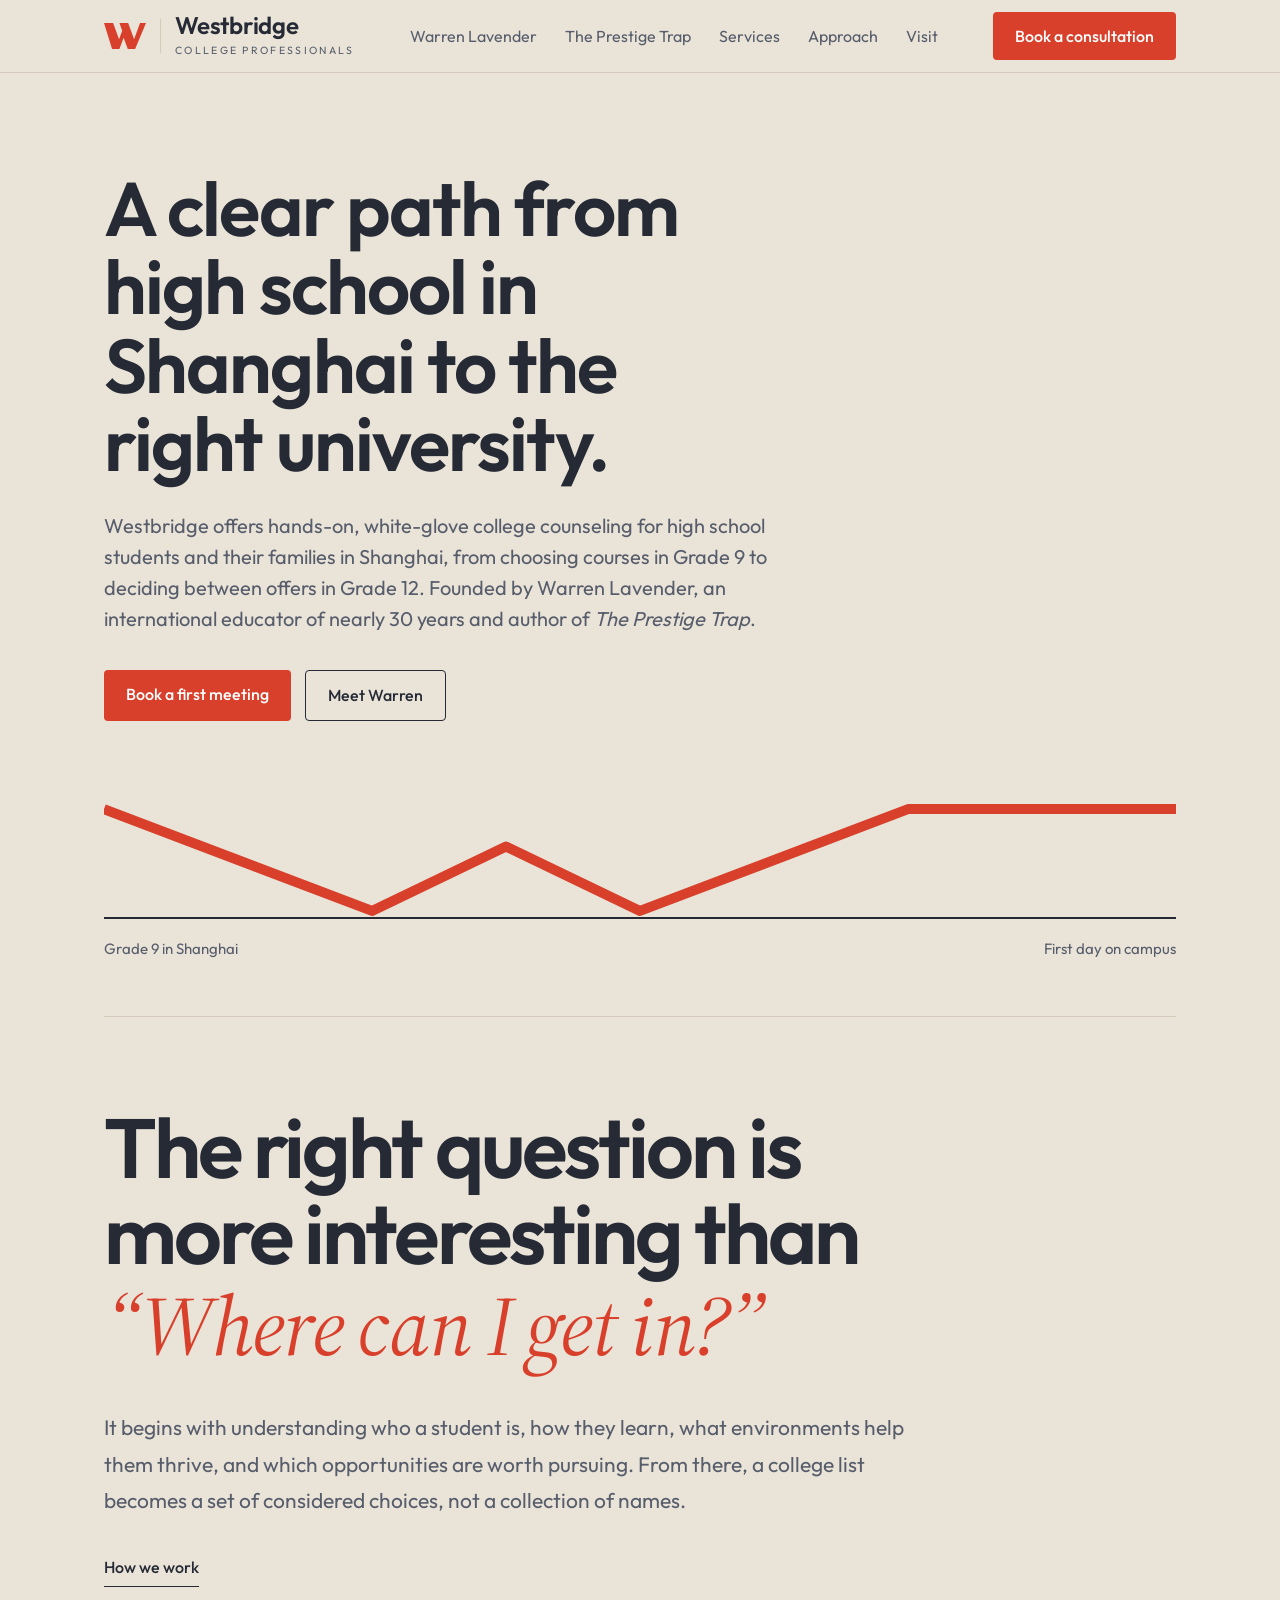
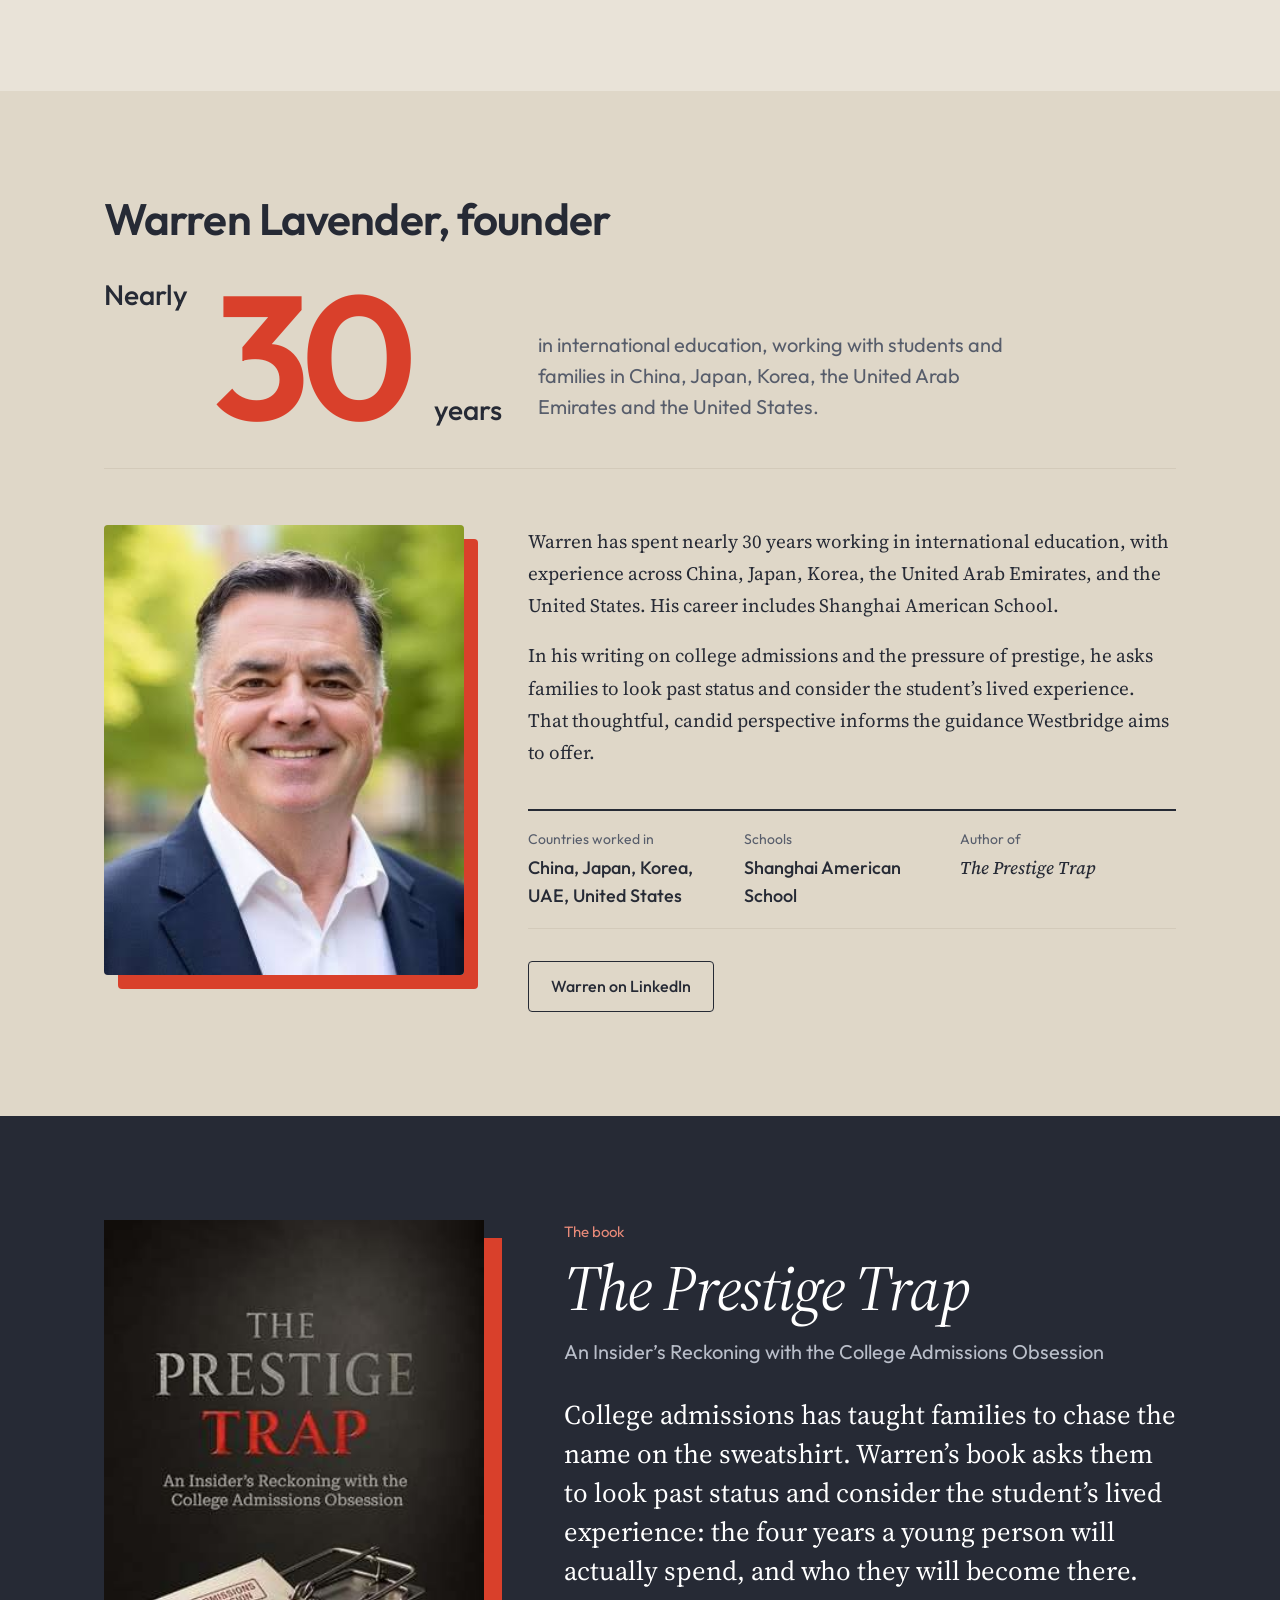
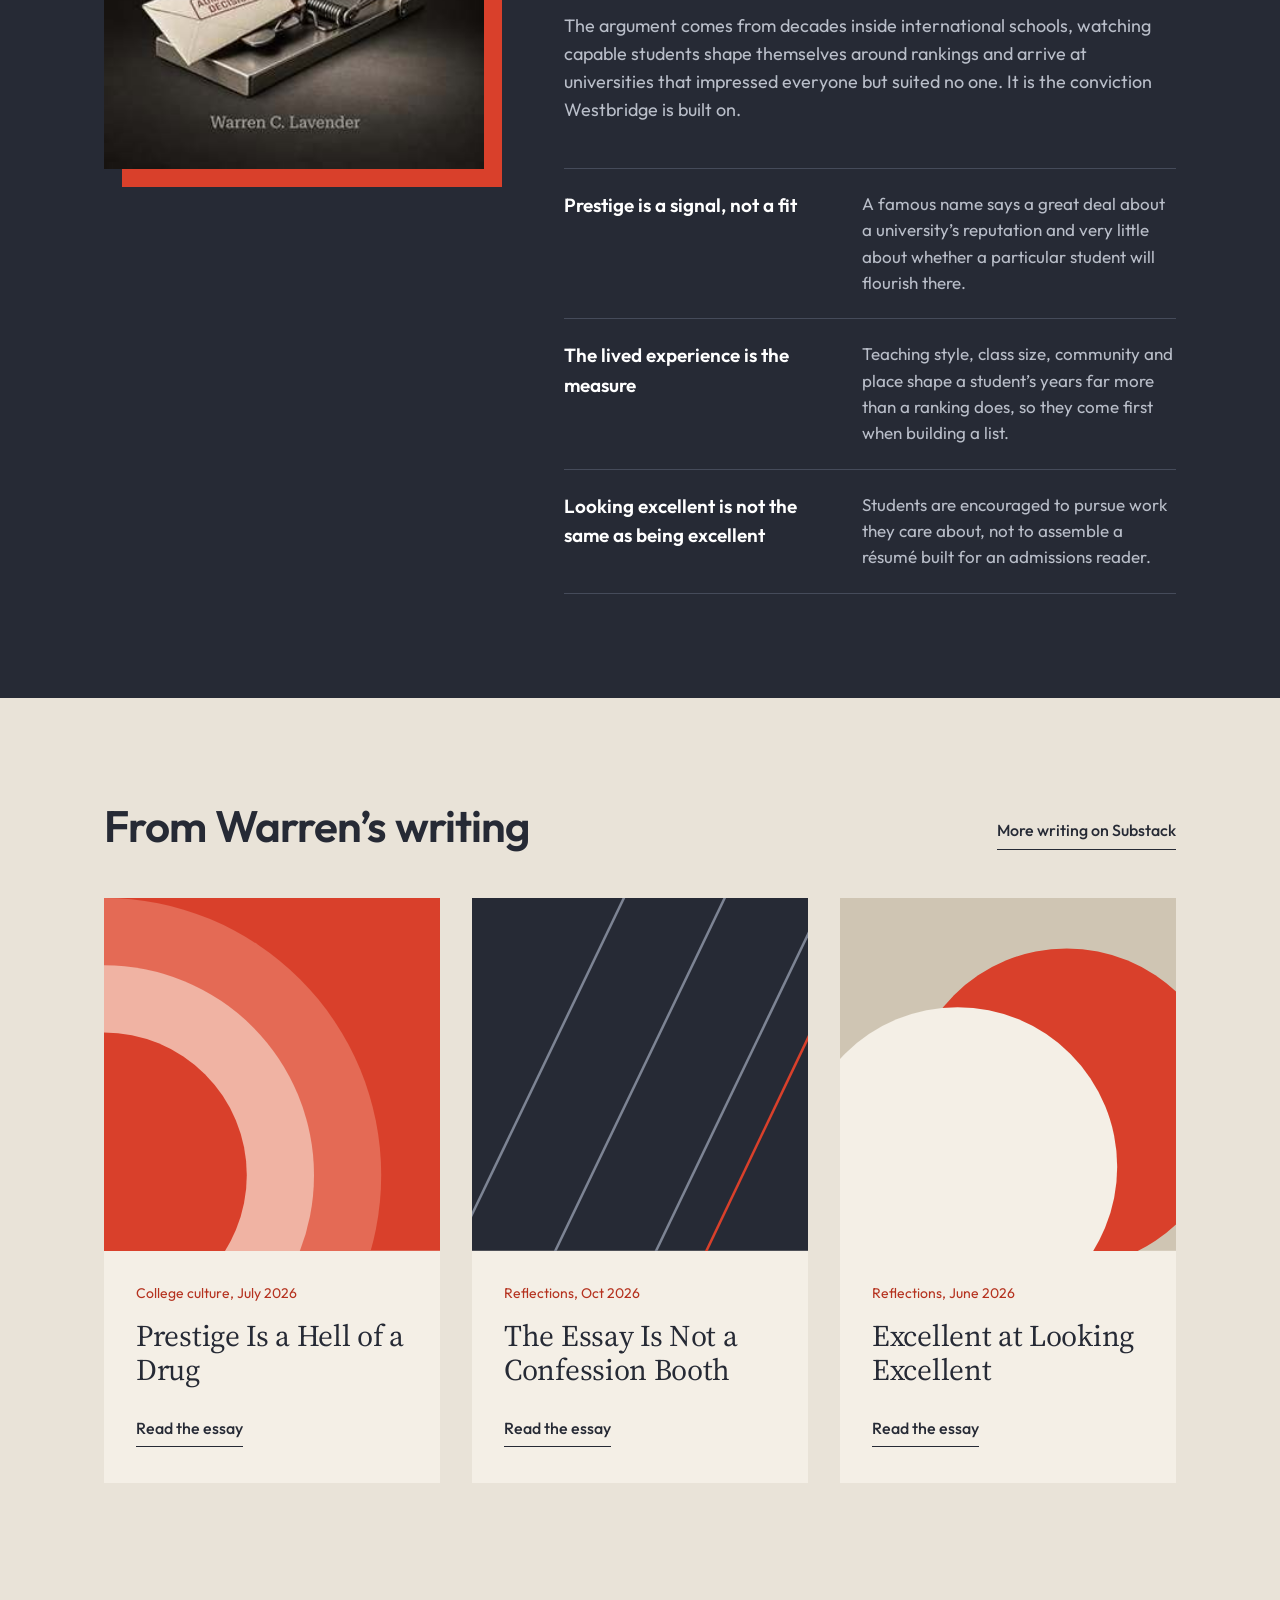
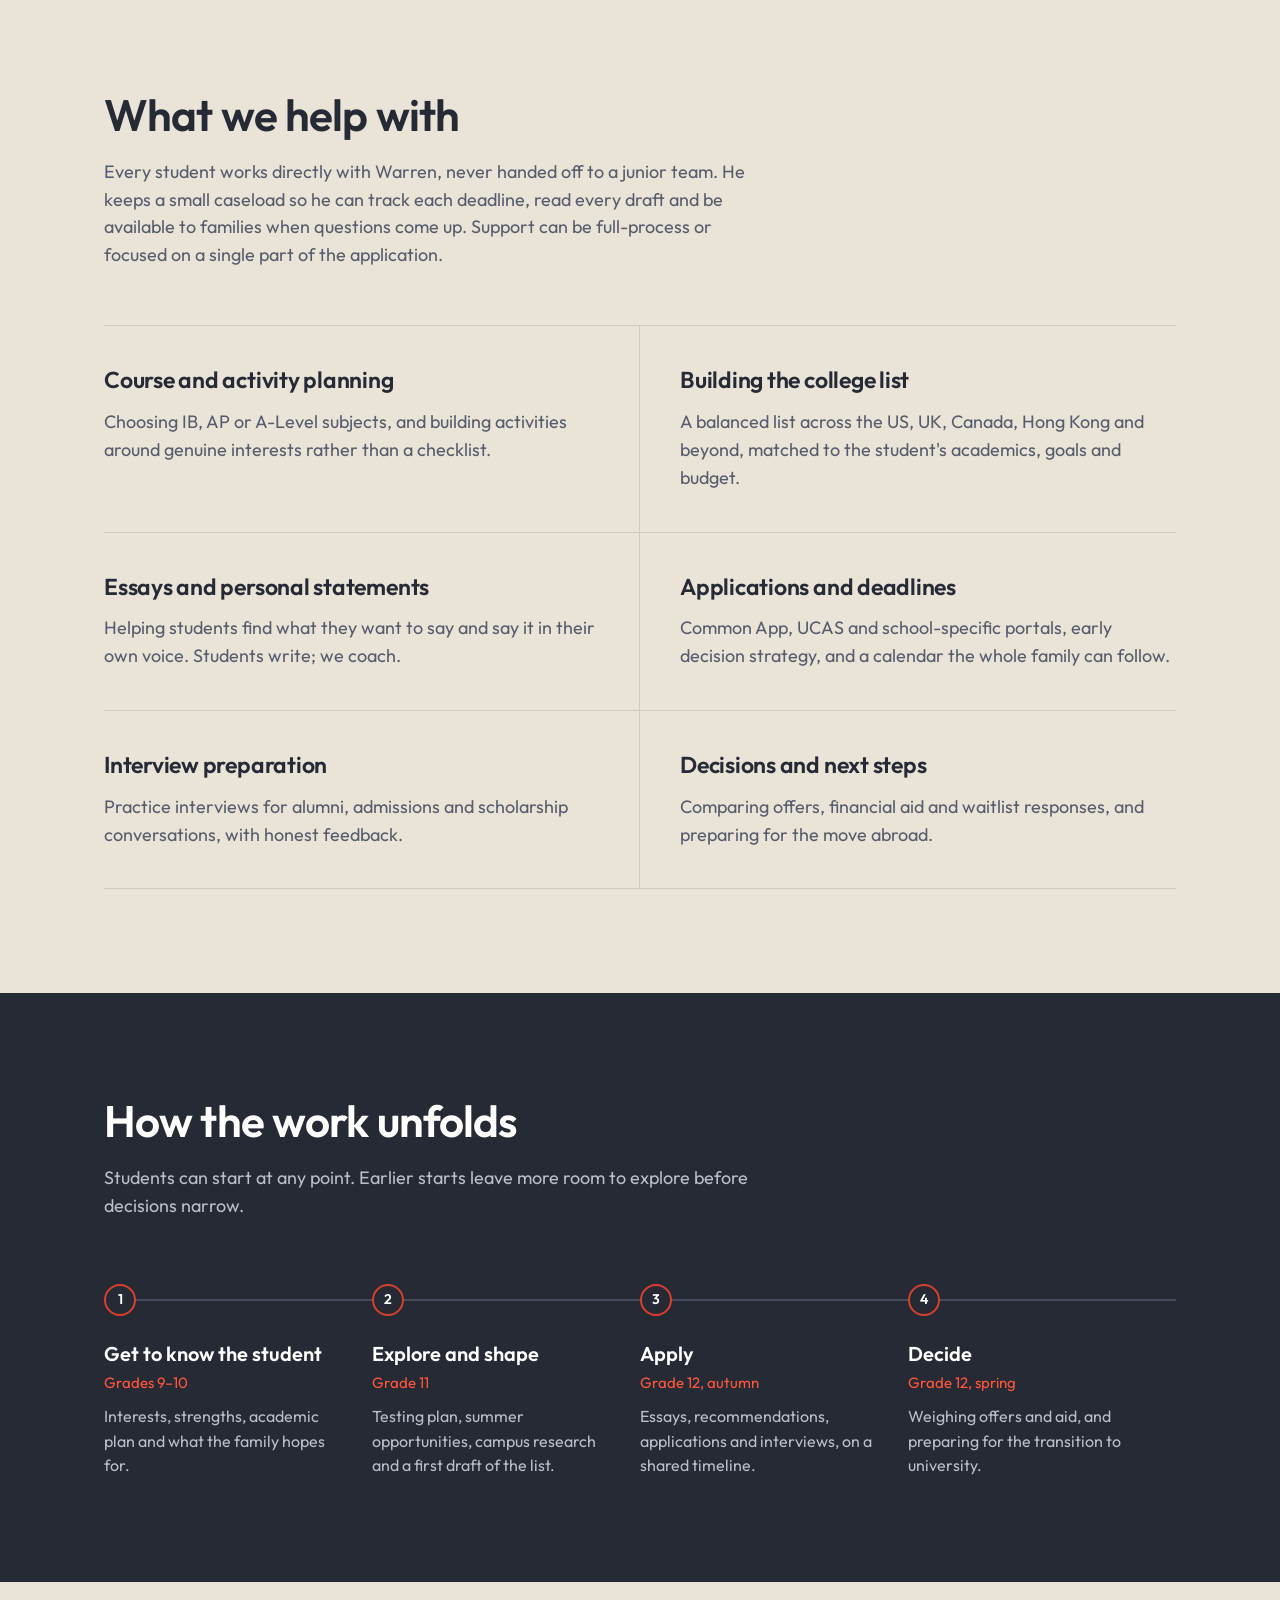
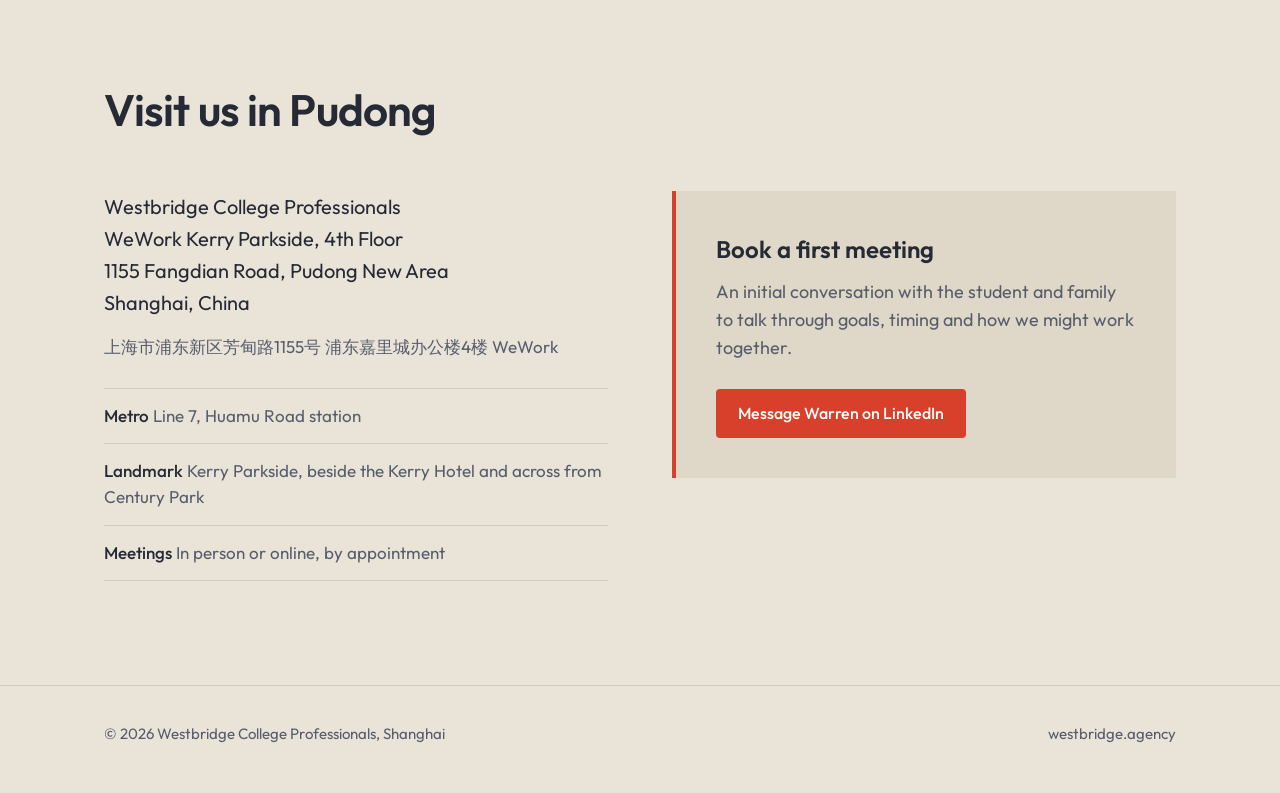
==== index.html @ c44f3c43 "Update index.html" ====
<!doctype html>
<html lang="en">
<head>
<meta charset="utf-8">
<meta name="viewport" content="width=device-width, initial-scale=1">
<title>Westbridge College Professionals</title>
<meta name="description" content="Independent college counseling for high school students in Shanghai. Office at WeWork Kerry Parkside, Pudong.">
<link rel="preconnect" href="https://fonts.googleapis.com">
<link rel="preconnect" href="https://fonts.gstatic.com" crossorigin>
<link href="https://fonts.googleapis.com/css2?family=Outfit:wght@400;500;600;700&family=Source+Serif+4:opsz,wght@8..60,400;8..60,600&display=swap" rel="stylesheet">
<style>
:root{
  --red:#D9402B;        /* logo W */
  --red-deep:#B5321F;
  --ink:#262A35;        /* logo wordmark */
  --slate:#575D6B;
  --line:#D3CABA;
  --mist:#DFD7C8;
  --paper:#E9E3D8;
  --card:#F4EFE6;
  --placeholder:#FFF1C2;
  --maxw:1120px;
}
*{box-sizing:border-box;margin:0;padding:0}
html{scroll-behavior:smooth}
@media (prefers-reduced-motion:reduce){html{scroll-behavior:auto}*{animation:none!important;transition:none!important}}
body{background:var(--paper);color:var(--ink);font-family:"Outfit",system-ui,sans-serif;font-size:18px;line-height:1.55;-webkit-font-smoothing:antialiased}
a{color:inherit}
:focus-visible{outline:3px solid var(--red);outline-offset:3px}
.wrap{max-width:var(--maxw);margin:0 auto;padding:0 24px}
.serif{font-family:"Source Serif 4",Georgia,serif}

/* placeholder marker: remove before launch */
.fill{background:var(--placeholder);border-bottom:2px dashed #C9A227;padding:0 .2em;border-radius:2px}

/* header */
header{position:sticky;top:0;z-index:10;background:rgba(233,227,216,.94);backdrop-filter:blur(8px);border-bottom:1px solid var(--line)}
.bar{display:flex;align-items:center;justify-content:space-between;height:72px}
.brand{display:flex;align-items:center;gap:14px;text-decoration:none}
.brand svg{width:42px;height:auto;flex:none}
.brand .rule{width:1px;height:34px;background:var(--line)}
.brand b{display:block;font-size:24px;font-weight:600;letter-spacing:-.01em;line-height:1}
.brand small{display:block;font-size:10.5px;letter-spacing:.22em;color:var(--slate);margin-top:5px}
nav ul{display:flex;gap:28px;list-style:none}
nav a{text-decoration:none;font-size:16px;color:var(--slate)}
nav a:hover{color:var(--ink)}
.btn{display:inline-block;background:var(--red);color:#fff;text-decoration:none;font-weight:500;font-size:16px;padding:12px 22px;border-radius:4px}
.btn:hover{background:var(--red-deep)}
.btn.ghost{background:transparent;color:var(--ink);border:1.5px solid var(--ink)}
.btn.ghost:hover{background:var(--ink);color:#fff}
@media (max-width:860px){nav ul{display:none}}
@media (max-width:480px){.bar .btn{padding:9px 14px;font-size:14px;white-space:nowrap}.brand{gap:10px}.brand svg{width:34px}.brand b{font-size:20px}.brand small{font-size:8.5px;letter-spacing:.16em}}

/* hero */
.hero{position:relative;overflow:hidden;padding:96px 0 0}
.hero h1{font-size:clamp(40px,6.4vw,76px);line-height:1.03;font-weight:600;letter-spacing:-.025em;max-width:13ch}
.hero p.lede{margin-top:28px;max-width:34em;font-size:20px;color:var(--slate)}
.hero .ctas{margin-top:36px;display:flex;gap:14px;flex-wrap:wrap}
/* the bridge: the logo's W stretched into a span across the page */
.span{display:block;width:100%;height:auto;margin-top:72px}
.span-labels{display:flex;justify-content:space-between;font-size:15px;color:var(--slate);margin-top:10px;padding-bottom:56px;border-bottom:1px solid var(--line)}
.span-labels span:last-child{text-align:right}
.draw{stroke-dasharray:2600;stroke-dashoffset:2600;animation:draw 2.2s .3s cubic-bezier(.6,0,.2,1) forwards}
@keyframes draw{to{stroke-dashoffset:0}}

section{padding:104px 0}
h2{font-size:clamp(30px,3.8vw,44px);line-height:1.1;font-weight:600;letter-spacing:-.02em;max-width:20ch}
.intro{margin-top:18px;max-width:36em;color:var(--slate)}

/* counselor */
#warren{background:var(--mist)}
.counselor{display:grid;grid-template-columns:minmax(240px,360px) 1fr;gap:64px;align-items:start;margin-top:56px}
.portrait{display:block;width:100%;height:auto;aspect-ratio:4/5;object-fit:cover;object-position:50% 30%;border-radius:4px;background:#CFC5B3;box-shadow:14px 14px 0 var(--red)}
.bio p{font-family:"Source Serif 4",Georgia,serif;font-size:19px;line-height:1.7;max-width:36em}
.bio p+p{margin-top:18px}
.creds{margin-top:40px;display:grid;grid-template-columns:repeat(auto-fit,minmax(200px,1fr));gap:0;border-top:2px solid var(--ink)}
.creds div{padding:18px 20px 18px 0;border-bottom:1px solid var(--line)}
.creds dt{font-size:14px;color:var(--slate)}
.creds dd{font-size:18px;font-weight:500;margin-top:4px}
.creds cite{font-style:italic;font-family:"Source Serif 4",Georgia,serif}
.btn.li{margin-top:32px}

/* perspective */
#perspective{padding-top:88px}
h2.big{font-size:clamp(40px,6.6vw,84px);line-height:1.02;letter-spacing:-.035em;max-width:16ch}
h2.big em{display:block;font-family:"Source Serif 4",Georgia,serif;font-weight:400;font-style:italic;color:var(--red);letter-spacing:-.02em;margin-top:.08em}
.persp{margin-top:40px;max-width:40em;font-size:21px;line-height:1.75;color:var(--slate)}
#perspective .textlink{margin-top:36px}

/* tenure */
.tenure{margin-top:40px;display:flex;align-items:flex-end;gap:36px;flex-wrap:wrap;padding-bottom:40px;border-bottom:1px solid var(--line)}
.years{font-size:clamp(96px,14vw,176px);font-weight:600;line-height:.82;letter-spacing:-.05em;color:var(--red)}
.years span{font-size:.16em;letter-spacing:0;font-weight:500;color:var(--ink);vertical-align:top}
.years span:last-child{vertical-align:baseline}
.tenure-text{max-width:24em;font-size:20px;color:var(--slate);padding-bottom:6px}

/* book */
#book{background:var(--ink);color:#fff}
.book{display:grid;grid-template-columns:minmax(240px,380px) 1fr;gap:80px;align-items:start}
.cover{display:block;width:100%;height:auto;box-shadow:18px 18px 0 var(--red);position:sticky;top:110px}
.subtitle{margin-top:12px;font-size:20px;color:#B9BEC9;max-width:28em}
.c-title{font-family:"Source Serif 4",Georgia,serif;font-size:clamp(38px,4vw,52px);line-height:1;letter-spacing:-.02em}
.c-rule{display:block;width:56px;height:5px;background:var(--red);margin:28px 0}
.c-author{margin-top:auto;font-size:16px;letter-spacing:.14em}
.kicker{font-size:15px;color:#E88A79}
.book-text h2{margin-top:10px;font-family:"Source Serif 4",Georgia,serif;font-weight:400;font-size:clamp(40px,5vw,64px);letter-spacing:-.02em}
.thesis{margin-top:28px;font-family:"Source Serif 4",Georgia,serif;font-size:clamp(22px,2.2vw,27px);line-height:1.45;max-width:30em}
.book-body{margin-top:22px;color:#B9BEC9;max-width:36em}
.ideas{margin-top:44px;border-top:1px solid #454B5A}
.ideas div{padding:22px 0;border-bottom:1px solid #454B5A;display:grid;grid-template-columns:minmax(180px,15em) 1fr;gap:28px}
.ideas dt{font-weight:600;font-size:19px}
.ideas dd{color:#B9BEC9;font-size:17px}
.book-meta{margin-top:36px;display:flex;align-items:center;gap:24px;flex-wrap:wrap;color:#B9BEC9;font-size:16px}
#book .textlink{border-color:#fff}
#book .textlink:hover{color:#E88A79;border-color:#E88A79}
@media (max-width:900px){.book{grid-template-columns:1fr;gap:56px}.cover{position:static;max-width:280px}.ideas div{grid-template-columns:1fr;gap:6px}}

/* writing */
.writing-head{display:flex;justify-content:space-between;align-items:flex-end;gap:24px;flex-wrap:wrap}
.textlink{display:inline-block;font-size:16px;font-weight:500;text-decoration:none;border-bottom:1.5px solid var(--ink);padding-bottom:6px}
.textlink:hover{color:var(--red);border-color:var(--red)}
.essays{margin-top:48px;display:grid;grid-template-columns:repeat(3,1fr);gap:32px}
.essay{background:var(--card);display:flex;flex-direction:column}
.essay svg{display:block;width:100%;height:auto;aspect-ratio:400/420}
.essay-body{padding:32px 32px 36px;display:flex;flex-direction:column;flex:1}
.essay .meta{font-size:14px;color:var(--red-deep)}
.essay h3{margin-top:14px;font-family:"Source Serif 4",Georgia,serif;font-weight:400;font-size:30px;line-height:1.15;letter-spacing:-.01em;flex:1}
.essay h3 a{text-decoration:none}
.essay h3 a:hover{color:var(--red-deep)}
.essay .textlink{margin-top:28px;align-self:flex-start}
@media (max-width:900px){.essays{grid-template-columns:1fr;max-width:460px}}
@media (max-width:860px){.counselor{grid-template-columns:1fr;gap:36px}.portrait{max-width:320px}}

/* services */
.services{margin-top:56px;display:grid;grid-template-columns:repeat(2,1fr);border-top:1px solid var(--line)}
.svc{padding:36px 40px 40px 0;border-bottom:1px solid var(--line)}
.svc:nth-child(odd){border-right:1px solid var(--line)}
.svc:nth-child(even){padding-left:40px;padding-right:0}
.svc h3{font-size:23px;font-weight:600;letter-spacing:-.01em}
.svc p{margin-top:10px;color:var(--slate);max-width:30em}
@media (max-width:760px){.services{grid-template-columns:1fr}.svc,.svc:nth-child(even){padding:28px 0;border-right:0}}

/* timeline: a real sequence, so numbered */
#approach{background:var(--ink);color:#fff}
#approach .intro{color:#B9BEC9}
.steps{margin-top:64px;display:grid;grid-template-columns:repeat(4,1fr);gap:0;position:relative}
.steps::before{content:"";position:absolute;left:0;right:0;top:15px;height:2px;background:#454B5A}
.step{position:relative;padding-right:28px}
.dot{width:32px;height:32px;border-radius:50%;background:var(--ink);border:2px solid var(--red);display:grid;place-items:center;font-size:14px;font-weight:600;position:relative}
.step h3{margin-top:22px;font-size:20px;font-weight:600}
.step .when{font-size:15px;color:var(--red);margin-top:2px;filter:brightness(1.35)}
.step p{margin-top:10px;color:#B9BEC9;font-size:16px}
@media (max-width:860px){.steps{grid-template-columns:1fr;gap:36px}.steps::before{left:15px;right:auto;top:0;bottom:0;width:2px;height:auto}.step{padding-left:56px;padding-right:0}.dot{position:absolute;left:0;top:0}.step h3{margin-top:2px}}

/* office */
.office{display:grid;grid-template-columns:1fr 1fr;gap:64px;margin-top:56px;align-items:start}
.addr{font-size:20px;line-height:1.6}
.addr .zh{display:block;margin-top:14px;font-size:17px;color:var(--slate)}
.getting{margin-top:28px;list-style:none;border-top:1px solid var(--line)}
.getting li{padding:14px 0;border-bottom:1px solid var(--line);font-size:17px;color:var(--slate)}
.getting li b{color:var(--ink);font-weight:500}
.contact{background:var(--mist);padding:40px;border-left:4px solid var(--red)}
.contact h3{font-size:24px;font-weight:600}
.contact p{margin-top:10px;color:var(--slate)}
.contact dl{margin-top:24px}
.contact dt{font-size:14px;color:var(--slate);margin-top:16px}
.contact dd{font-size:19px;font-weight:500}
.contact .btn{margin-top:28px}
@media (max-width:860px){.office{grid-template-columns:1fr;gap:40px}.contact{padding:28px}}

footer{border-top:1px solid var(--line);padding:36px 0 48px;font-size:15px;color:var(--slate)}
footer .wrap{display:flex;justify-content:space-between;gap:20px;flex-wrap:wrap}
</style>
</head>
<body>

<header>
  <div class="wrap bar">
    <a class="brand" href="#top" aria-label="Westbridge College Professionals, home">
      <svg viewBox="0 0 120 84" aria-hidden="true"><path fill="#D9402B" d="M0 6h26l17 46 9-24-8-22h25l17 46 17-46h17L89 80H68L56 48 44 80H23z"/></svg>
      <span class="rule"></span>
      <span><b>Westbridge</b><small>COLLEGE PROFESSIONALS</small></span>
    </a>
    <nav aria-label="Main">
      <ul>
        <li><a href="#warren">Warren Lavender</a></li>
        <li><a href="#book">The Prestige Trap</a></li>
        <li><a href="#services">Services</a></li>
        <li><a href="#approach">Approach</a></li>
        <li><a href="#office">Visit</a></li>
      </ul>
    </nav>
    <a class="btn" href="#office">Book a consultation</a>
  </div>
</header>

<main id="top">
  <section class="hero" style="padding-bottom:0">
    <div class="wrap">
      <h1>A clear path from high school in Shanghai to the right university.</h1>
      <p class="lede">Westbridge offers hands-on, white-glove college counseling for high school students and their families in Shanghai, from choosing courses in Grade 9 to deciding between offers in Grade 12. Founded by Warren Lavender, an international educator of nearly 30 years and author of <cite>The Prestige Trap</cite>.</p>
      <div class="ctas">
        <a class="btn" href="#office">Book a first meeting</a>
        <a class="btn ghost" href="#warren">Meet Warren</a>
      </div>

      <svg class="span" viewBox="0 0 1200 150" preserveAspectRatio="none" aria-hidden="true">
        <path class="draw" d="M0 18 L300 132 L450 60 L600 132 L900 18 L1200 18" fill="none" stroke="#D9402B" stroke-width="10" stroke-linejoin="round" vector-effect="non-scaling-stroke"/>
        <path d="M0 140 H1200" stroke="#262A35" stroke-width="2" vector-effect="non-scaling-stroke"/>
      </svg>
      <div class="span-labels"><span>Grade 9 in Shanghai</span><span>First day on campus</span></div>
    </div>
  </section>

  <section id="perspective">
    <div class="wrap">
      <h2 class="big">The right question is more interesting than <em>“Where can I get in?”</em></h2>
      <p class="persp">It begins with understanding who a student is, how they learn, what environments help them thrive, and which opportunities are worth pursuing. From there, a college list becomes a set of considered choices, not a collection of names.</p>
      <a class="textlink" href="#approach">How we work</a>
    </div>
  </section>

  <section id="warren">
    <div class="wrap">
      <h2>Warren Lavender, founder</h2>
      <div class="tenure">
        <p class="years"><span>Nearly</span> 30 <span>years</span></p>
        <p class="tenure-text">in international education, working with students and families in China, Japan, Korea, the United Arab Emirates and the United States.</p>
      </div>
      <div class="counselor">
        <img class="portrait" src="image.jpg" width="400" height="400" alt="Warren Lavender">
        <div class="bio">
          <p>Warren has spent nearly 30 years working in international education, with experience across China, Japan, Korea, the United Arab Emirates, and the United States. His career includes Shanghai American School.</p>
          <p>In his writing on college admissions and the pressure of prestige, he asks families to look past status and consider the student’s lived experience. That thoughtful, candid perspective informs the guidance Westbridge aims to offer.</p>
          <dl class="creds">
            <div><dt>Countries worked in</dt><dd>China, Japan, Korea, UAE, United States</dd></div>
            <div><dt>Schools</dt><dd>Shanghai American School</dd></div>
            <div><dt>Author of</dt><dd><cite>The Prestige Trap</cite></dd></div>
          </dl>
          <a class="btn ghost li" href="https://www.linkedin.com/in/warren-lavender-717332358/" rel="noopener" target="_blank">Warren on LinkedIn</a>
        </div>
      </div>
    </div>
  </section>

  <section id="book">
    <div class="wrap book">
      <img class="cover" src="cover.jpg" width="320" height="462" alt="Cover of The Prestige Trap: An Insider’s Reckoning with the College Admissions Obsession, by Warren C. Lavender">
      <div class="book-text">
        <p class="kicker">The book</p>
        <h2><cite>The Prestige Trap</cite></h2>
        <p class="subtitle">An Insider’s Reckoning with the College Admissions Obsession</p>
        <p class="thesis">College admissions has taught families to chase the name on the sweatshirt. Warren’s book asks them to look past status and consider the student’s lived experience: the four years a young person will actually spend, and who they will become there.</p>
        <p class="book-body">The argument comes from decades inside international schools, watching capable students shape themselves around rankings and arrive at universities that impressed everyone but suited no one. It is the conviction Westbridge is built on.</p>
        <dl class="ideas">
          <div><dt>Prestige is a signal, not a fit</dt><dd>A famous name says a great deal about a university’s reputation and very little about whether a particular student will flourish there.</dd></div>
          <div><dt>The lived experience is the measure</dt><dd>Teaching style, class size, community and place shape a student’s years far more than a ranking does, so they come first when building a list.</dd></div>
          <div><dt>Looking excellent is not the same as being excellent</dt><dd>Students are encouraged to pursue work they care about, not to assemble a résumé built for an admissions reader.</dd></div>
        </dl>
      </div>
    </div>
  </section>

  <section id="writing">
    <div class="wrap">
      <div class="writing-head">
        <h2>From Warren’s writing</h2>
        <a class="textlink" href="https://collegeclearly.substack.com/" rel="noopener" target="_blank">More writing on Substack</a>
      </div>
      <div class="essays">
        <article class="essay">
          <svg viewBox="0 0 400 420" aria-hidden="true" preserveAspectRatio="xMidYMid slice"><rect width="400" height="420" fill="#D9402B"/><circle cx="0" cy="330" r="330" fill="#E46A55"/><circle cx="0" cy="330" r="250" fill="#F0B3A3"/><circle cx="0" cy="330" r="170" fill="#D9402B"/></svg>
          <div class="essay-body">
            <p class="meta">College culture, July 2026</p>
            <h3><a href="https://www.linkedin.com/pulse/prestige-hell-drug-warren-lavender-1lvwc" rel="noopener" target="_blank">Prestige Is a Hell of a Drug</a></h3>
            <a class="textlink" href="https://www.linkedin.com/pulse/prestige-hell-drug-warren-lavender-1lvwc" rel="noopener" target="_blank">Read the essay</a>
          </div>
        </article>
        <article class="essay">
          <svg viewBox="0 0 400 420" aria-hidden="true" preserveAspectRatio="xMidYMid slice"><rect width="400" height="420" fill="#262A35"/><g stroke="#7D8494" stroke-width="3"><path d="M-40 460 L200 -40"/><path d="M80 460 L320 -40"/><path d="M200 460 L440 -40"/></g><path d="M260 460 L470 20" stroke="#D9402B" stroke-width="3"/></svg>
          <div class="essay-body">
            <p class="meta">Reflections, Oct 2026</p>
            <h3><a href="https://www.linkedin.com/pulse/field-notes-captain-who-wasnt-team-warren-lavender-s6xmc" rel="noopener" target="_blank">The Essay Is Not a Confession Booth</a></h3>
            <a class="textlink" href="https://collegeclearly.substack.com/p/the-essay-is-not-a-confession-booth" rel="noopener" target="_blank">Read the essay</a>
          </div>
        </article>
        <article class="essay">
          <svg viewBox="0 0 400 420" aria-hidden="true" preserveAspectRatio="xMidYMid slice"><rect width="400" height="420" fill="#CFC5B3"/><circle cx="270" cy="250" r="190" fill="#D9402B"/><circle cx="140" cy="320" r="190" fill="#F4EFE6"/></svg>
          <div class="essay-body">
            <p class="meta">Reflections, June 2026</p>
            <h3><a href="https://www.linkedin.com/pulse/excellent-looking-warren-lavender-paz9c" rel="noopener" target="_blank">Excellent at Looking Excellent</a></h3>
            <a class="textlink" href="https://www.linkedin.com/pulse/excellent-looking-warren-lavender-paz9c" rel="noopener" target="_blank">Read the essay</a>
          </div>
        </article>
      </div>
    </div>
  </section>

  <section id="services">
    <div class="wrap">
      <h2>What we help with</h2>
      <p class="intro">Every student works directly with Warren, never handed off to a junior team. He keeps a small caseload so he can track each deadline, read every draft and be available to families when questions come up. Support can be full-process or focused on a single part of the application.</p>
      <div class="services">
        <div class="svc"><h3>Course and activity planning</h3><p>Choosing IB, AP or A-Level subjects, and building activities around genuine interests rather than a checklist.</p></div>
        <div class="svc"><h3>Building the college list</h3><p>A balanced list across the US, UK, Canada, Hong Kong and beyond, matched to the student's academics, goals and budget.</p></div>
        <div class="svc"><h3>Essays and personal statements</h3><p>Helping students find what they want to say and say it in their own voice. Students write; we coach.</p></div>
        <div class="svc"><h3>Applications and deadlines</h3><p>Common App, UCAS and school-specific portals, early decision strategy, and a calendar the whole family can follow.</p></div>
        <div class="svc"><h3>Interview preparation</h3><p>Practice interviews for alumni, admissions and scholarship conversations, with honest feedback.</p></div>
        <div class="svc"><h3>Decisions and next steps</h3><p>Comparing offers, financial aid and waitlist responses, and preparing for the move abroad.</p></div>
      </div>
    </div>
  </section>

  <section id="approach">
    <div class="wrap">
      <h2>How the work unfolds</h2>
      <p class="intro">Students can start at any point. Earlier starts leave more room to explore before decisions narrow.</p>
      <div class="steps">
        <div class="step"><div class="dot">1</div><h3>Get to know the student</h3><div class="when">Grades 9–10</div><p>Interests, strengths, academic plan and what the family hopes for.</p></div>
        <div class="step"><div class="dot">2</div><h3>Explore and shape</h3><div class="when">Grade 11</div><p>Testing plan, summer opportunities, campus research and a first draft of the list.</p></div>
        <div class="step"><div class="dot">3</div><h3>Apply</h3><div class="when">Grade 12, autumn</div><p>Essays, recommendations, applications and interviews, on a shared timeline.</p></div>
        <div class="step"><div class="dot">4</div><h3>Decide</h3><div class="when">Grade 12, spring</div><p>Weighing offers and aid, and preparing for the transition to university.</p></div>
      </div>
    </div>
  </section>

  <section id="office">
    <div class="wrap">
      <h2>Visit us in Pudong</h2>
      <div class="office">
        <div>
          <p class="addr">Westbridge College Professionals<br>WeWork Kerry Parkside, 4th Floor<br>1155 Fangdian Road, Pudong New Area<br>Shanghai, China
            <span class="zh">上海市浦东新区芳甸路1155号 浦东嘉里城办公楼4楼 WeWork</span></p>
          <ul class="getting">
            <li><b>Metro</b> Line 7, Huamu Road station</li>
            <li><b>Landmark</b> Kerry Parkside, beside the Kerry Hotel and across from Century Park</li>
            <li><b>Meetings</b> In person or online, by appointment</li>
          </ul>
        </div>
        <div class="contact">
          <h3>Book a first meeting</h3>
          <p>An initial conversation with the student and family to talk through goals, timing and how we might work together.</p>
          <a class="btn" href="https://www.linkedin.com/in/warren-lavender-717332358/" rel="noopener" target="_blank">Message Warren on LinkedIn</a>
        </div>
      </div>
    </div>
  </section>
</main>

<footer>
  <div class="wrap">
    <span>© 2026 Westbridge College Professionals, Shanghai</span>
    <span>westbridge.agency</span>
  </div>
</footer>
</body>
</html>
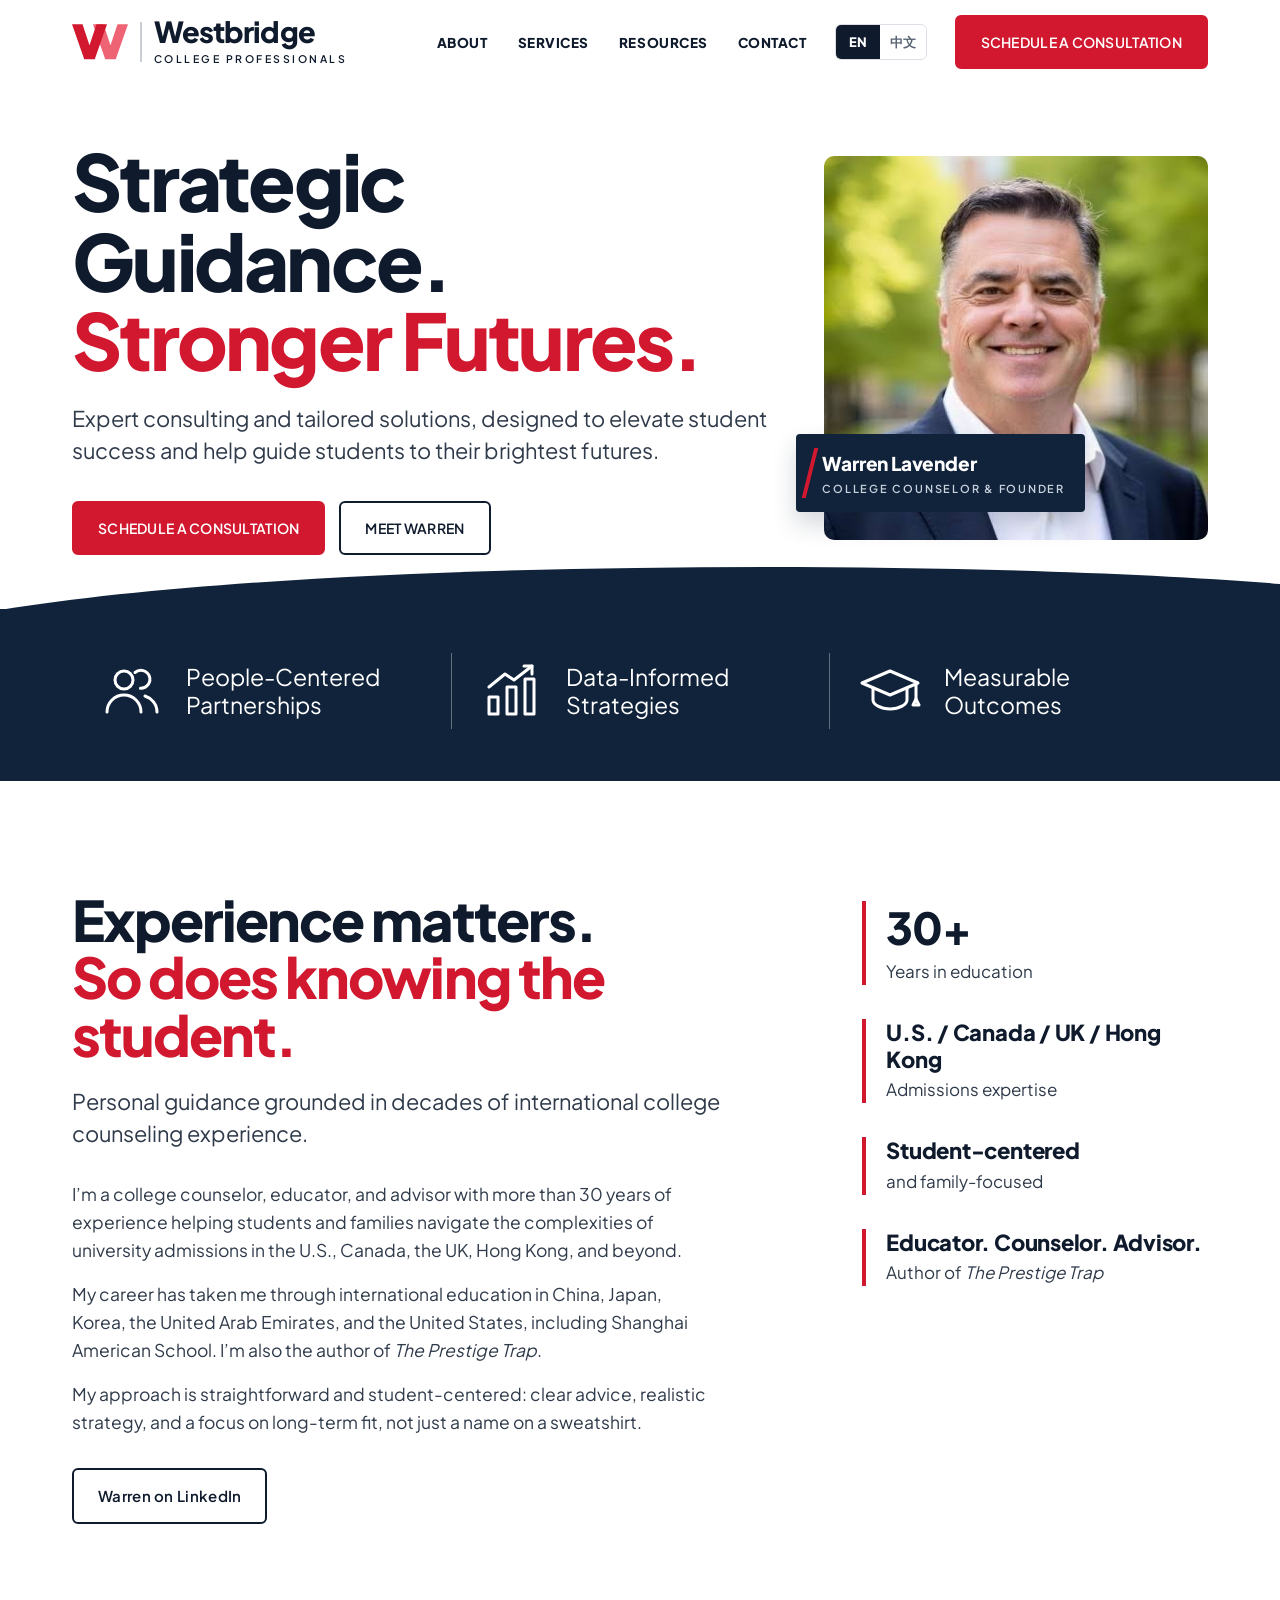
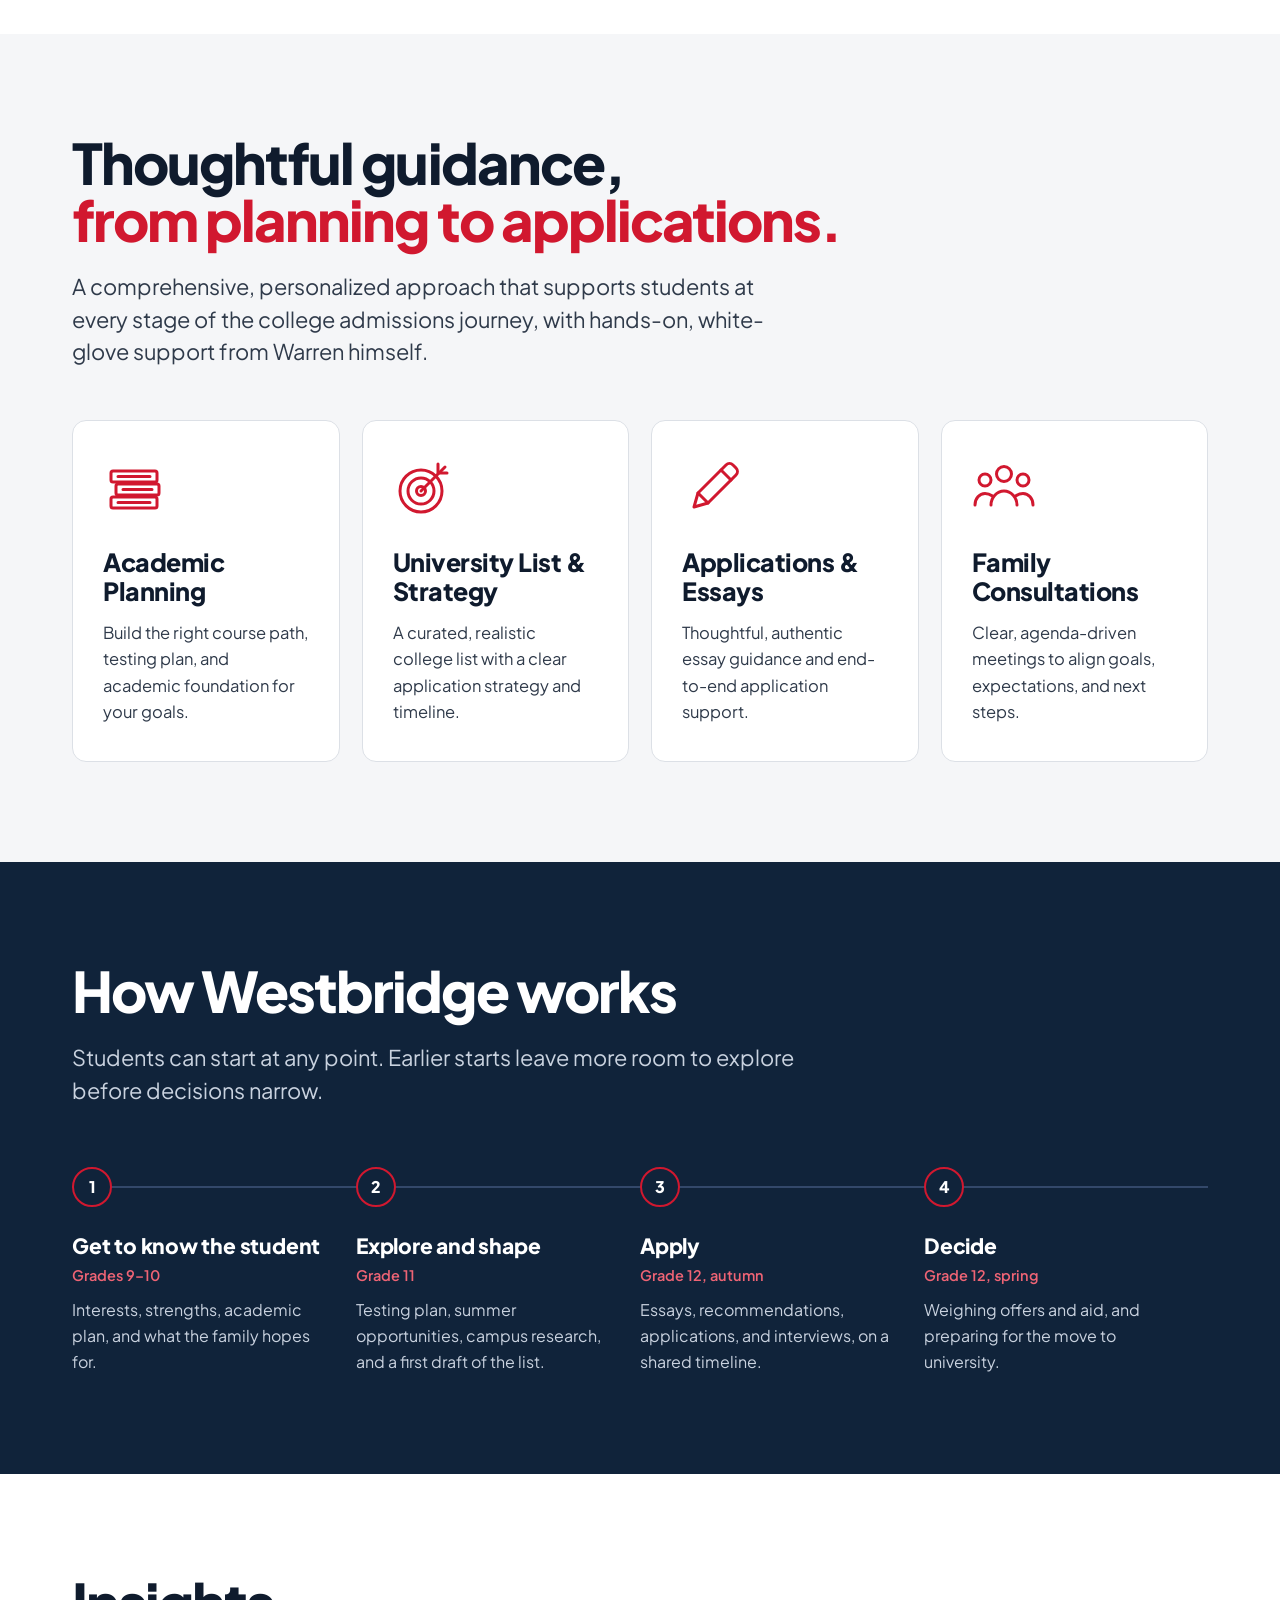
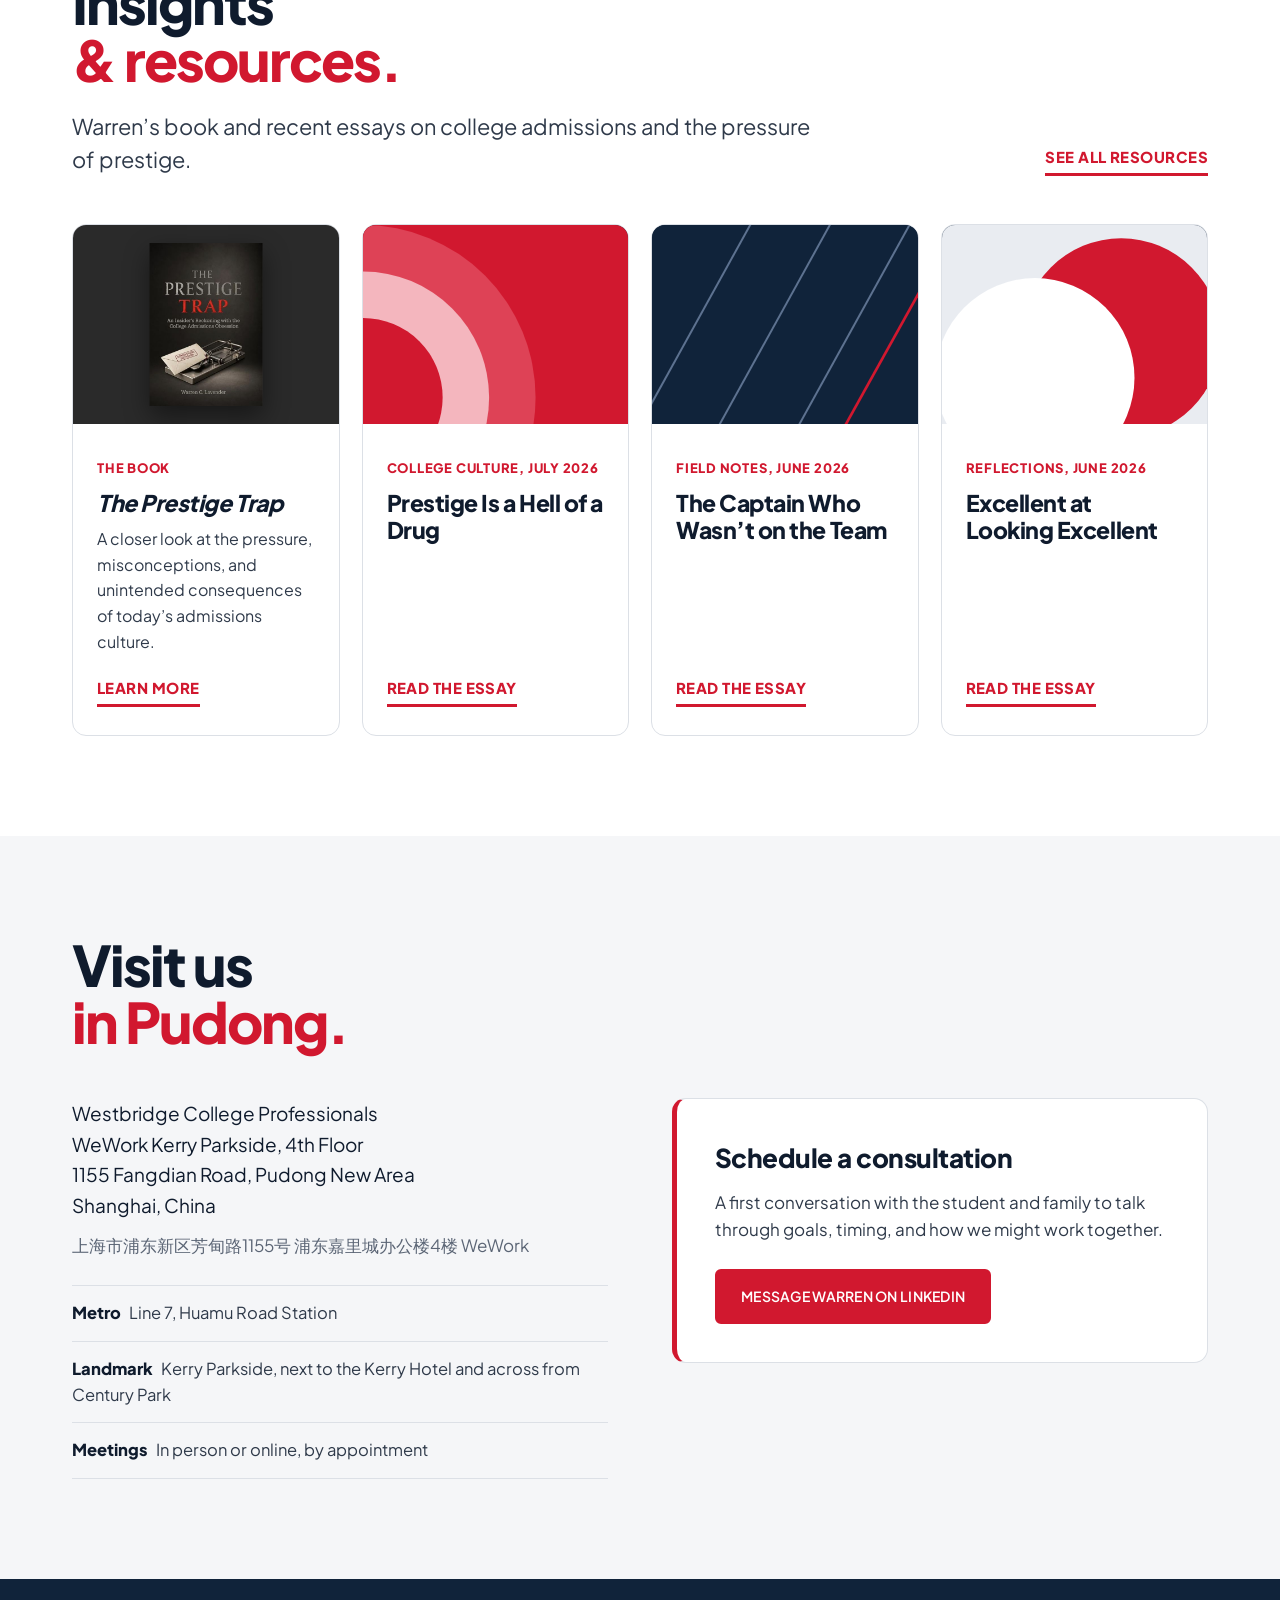
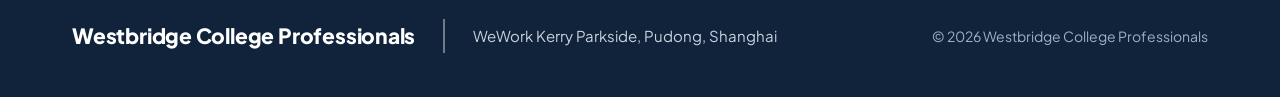
==== commit 25aeb879: "Redesign from Warren's mockups with English/Chinese toggle - Scrolling home page plus a separate Res" ====
--- a/index.html
+++ b/index.html
@@ -3,354 +3,224 @@
 <head>
 <meta charset="utf-8">
 <meta name="viewport" content="width=device-width, initial-scale=1">
-<title>Westbridge College Professionals</title>
-<meta name="description" content="Independent college counseling for high school students in Shanghai. Office at WeWork Kerry Parkside, Pudong.">
-<link rel="preconnect" href="https://fonts.googleapis.com">
-<link rel="preconnect" href="https://fonts.gstatic.com" crossorigin>
-<link href="https://fonts.googleapis.com/css2?family=Outfit:wght@400;500;600;700&family=Source+Serif+4:opsz,wght@8..60,400;8..60,600&display=swap" rel="stylesheet">
-<style>
-:root{
-  --red:#D9402B;        /* logo W */
-  --red-deep:#B5321F;
-  --ink:#262A35;        /* logo wordmark */
-  --slate:#575D6B;
-  --line:#D3CABA;
-  --mist:#DFD7C8;
-  --paper:#E9E3D8;
-  --card:#F4EFE6;
-  --placeholder:#FFF1C2;
-  --maxw:1120px;
-}
-*{box-sizing:border-box;margin:0;padding:0}
-html{scroll-behavior:smooth}
-@media (prefers-reduced-motion:reduce){html{scroll-behavior:auto}*{animation:none!important;transition:none!important}}
-body{background:var(--paper);color:var(--ink);font-family:"Outfit",system-ui,sans-serif;font-size:18px;line-height:1.55;-webkit-font-smoothing:antialiased}
-a{color:inherit}
-:focus-visible{outline:3px solid var(--red);outline-offset:3px}
-.wrap{max-width:var(--maxw);margin:0 auto;padding:0 24px}
-.serif{font-family:"Source Serif 4",Georgia,serif}
-
-/* placeholder marker: remove before launch */
-.fill{background:var(--placeholder);border-bottom:2px dashed #C9A227;padding:0 .2em;border-radius:2px}
-
-/* header */
-header{position:sticky;top:0;z-index:10;background:rgba(233,227,216,.94);backdrop-filter:blur(8px);border-bottom:1px solid var(--line)}
-.bar{display:flex;align-items:center;justify-content:space-between;height:72px}
-.brand{display:flex;align-items:center;gap:14px;text-decoration:none}
-.brand svg{width:42px;height:auto;flex:none}
-.brand .rule{width:1px;height:34px;background:var(--line)}
-.brand b{display:block;font-size:24px;font-weight:600;letter-spacing:-.01em;line-height:1}
-.brand small{display:block;font-size:10.5px;letter-spacing:.22em;color:var(--slate);margin-top:5px}
-nav ul{display:flex;gap:28px;list-style:none}
-nav a{text-decoration:none;font-size:16px;color:var(--slate)}
-nav a:hover{color:var(--ink)}
-.btn{display:inline-block;background:var(--red);color:#fff;text-decoration:none;font-weight:500;font-size:16px;padding:12px 22px;border-radius:4px}
-.btn:hover{background:var(--red-deep)}
-.btn.ghost{background:transparent;color:var(--ink);border:1.5px solid var(--ink)}
-.btn.ghost:hover{background:var(--ink);color:#fff}
-@media (max-width:860px){nav ul{display:none}}
-@media (max-width:480px){.bar .btn{padding:9px 14px;font-size:14px;white-space:nowrap}.brand{gap:10px}.brand svg{width:34px}.brand b{font-size:20px}.brand small{font-size:8.5px;letter-spacing:.16em}}
-
-/* hero */
-.hero{position:relative;overflow:hidden;padding:96px 0 0}
-.hero h1{font-size:clamp(40px,6.4vw,76px);line-height:1.03;font-weight:600;letter-spacing:-.025em;max-width:13ch}
-.hero p.lede{margin-top:28px;max-width:34em;font-size:20px;color:var(--slate)}
-.hero .ctas{margin-top:36px;display:flex;gap:14px;flex-wrap:wrap}
-/* the bridge: the logo's W stretched into a span across the page */
-.span{display:block;width:100%;height:auto;margin-top:72px}
-.span-labels{display:flex;justify-content:space-between;font-size:15px;color:var(--slate);margin-top:10px;padding-bottom:56px;border-bottom:1px solid var(--line)}
-.span-labels span:last-child{text-align:right}
-.draw{stroke-dasharray:2600;stroke-dashoffset:2600;animation:draw 2.2s .3s cubic-bezier(.6,0,.2,1) forwards}
-@keyframes draw{to{stroke-dashoffset:0}}
-
-section{padding:104px 0}
-h2{font-size:clamp(30px,3.8vw,44px);line-height:1.1;font-weight:600;letter-spacing:-.02em;max-width:20ch}
-.intro{margin-top:18px;max-width:36em;color:var(--slate)}
-
-/* counselor */
-#warren{background:var(--mist)}
-.counselor{display:grid;grid-template-columns:minmax(240px,360px) 1fr;gap:64px;align-items:start;margin-top:56px}
-.portrait{display:block;width:100%;height:auto;aspect-ratio:4/5;object-fit:cover;object-position:50% 30%;border-radius:4px;background:#CFC5B3;box-shadow:14px 14px 0 var(--red)}
-.bio p{font-family:"Source Serif 4",Georgia,serif;font-size:19px;line-height:1.7;max-width:36em}
-.bio p+p{margin-top:18px}
-.creds{margin-top:40px;display:grid;grid-template-columns:repeat(auto-fit,minmax(200px,1fr));gap:0;border-top:2px solid var(--ink)}
-.creds div{padding:18px 20px 18px 0;border-bottom:1px solid var(--line)}
-.creds dt{font-size:14px;color:var(--slate)}
-.creds dd{font-size:18px;font-weight:500;margin-top:4px}
-.creds cite{font-style:italic;font-family:"Source Serif 4",Georgia,serif}
-.btn.li{margin-top:32px}
-
-/* perspective */
-#perspective{padding-top:88px}
-h2.big{font-size:clamp(40px,6.6vw,84px);line-height:1.02;letter-spacing:-.035em;max-width:16ch}
-h2.big em{display:block;font-family:"Source Serif 4",Georgia,serif;font-weight:400;font-style:italic;color:var(--red);letter-spacing:-.02em;margin-top:.08em}
-.persp{margin-top:40px;max-width:40em;font-size:21px;line-height:1.75;color:var(--slate)}
-#perspective .textlink{margin-top:36px}
-
-/* tenure */
-.tenure{margin-top:40px;display:flex;align-items:flex-end;gap:36px;flex-wrap:wrap;padding-bottom:40px;border-bottom:1px solid var(--line)}
-.years{font-size:clamp(96px,14vw,176px);font-weight:600;line-height:.82;letter-spacing:-.05em;color:var(--red)}
-.years span{font-size:.16em;letter-spacing:0;font-weight:500;color:var(--ink);vertical-align:top}
-.years span:last-child{vertical-align:baseline}
-.tenure-text{max-width:24em;font-size:20px;color:var(--slate);padding-bottom:6px}
-
-/* book */
-#book{background:var(--ink);color:#fff}
-.book{display:grid;grid-template-columns:minmax(240px,380px) 1fr;gap:80px;align-items:start}
-.cover{display:block;width:100%;height:auto;box-shadow:18px 18px 0 var(--red);position:sticky;top:110px}
-.subtitle{margin-top:12px;font-size:20px;color:#B9BEC9;max-width:28em}
-.c-title{font-family:"Source Serif 4",Georgia,serif;font-size:clamp(38px,4vw,52px);line-height:1;letter-spacing:-.02em}
-.c-rule{display:block;width:56px;height:5px;background:var(--red);margin:28px 0}
-.c-author{margin-top:auto;font-size:16px;letter-spacing:.14em}
-.kicker{font-size:15px;color:#E88A79}
-.book-text h2{margin-top:10px;font-family:"Source Serif 4",Georgia,serif;font-weight:400;font-size:clamp(40px,5vw,64px);letter-spacing:-.02em}
-.thesis{margin-top:28px;font-family:"Source Serif 4",Georgia,serif;font-size:clamp(22px,2.2vw,27px);line-height:1.45;max-width:30em}
-.book-body{margin-top:22px;color:#B9BEC9;max-width:36em}
-.ideas{margin-top:44px;border-top:1px solid #454B5A}
-.ideas div{padding:22px 0;border-bottom:1px solid #454B5A;display:grid;grid-template-columns:minmax(180px,15em) 1fr;gap:28px}
-.ideas dt{font-weight:600;font-size:19px}
-.ideas dd{color:#B9BEC9;font-size:17px}
-.book-meta{margin-top:36px;display:flex;align-items:center;gap:24px;flex-wrap:wrap;color:#B9BEC9;font-size:16px}
-#book .textlink{border-color:#fff}
-#book .textlink:hover{color:#E88A79;border-color:#E88A79}
-@media (max-width:900px){.book{grid-template-columns:1fr;gap:56px}.cover{position:static;max-width:280px}.ideas div{grid-template-columns:1fr;gap:6px}}
-
-/* writing */
-.writing-head{display:flex;justify-content:space-between;align-items:flex-end;gap:24px;flex-wrap:wrap}
-.textlink{display:inline-block;font-size:16px;font-weight:500;text-decoration:none;border-bottom:1.5px solid var(--ink);padding-bottom:6px}
-.textlink:hover{color:var(--red);border-color:var(--red)}
-.essays{margin-top:48px;display:grid;grid-template-columns:repeat(3,1fr);gap:32px}
-.essay{background:var(--card);display:flex;flex-direction:column}
-.essay svg{display:block;width:100%;height:auto;aspect-ratio:400/420}
-.essay-body{padding:32px 32px 36px;display:flex;flex-direction:column;flex:1}
-.essay .meta{font-size:14px;color:var(--red-deep)}
-.essay h3{margin-top:14px;font-family:"Source Serif 4",Georgia,serif;font-weight:400;font-size:30px;line-height:1.15;letter-spacing:-.01em;flex:1}
-.essay h3 a{text-decoration:none}
-.essay h3 a:hover{color:var(--red-deep)}
-.essay .textlink{margin-top:28px;align-self:flex-start}
-@media (max-width:900px){.essays{grid-template-columns:1fr;max-width:460px}}
-@media (max-width:860px){.counselor{grid-template-columns:1fr;gap:36px}.portrait{max-width:320px}}
-
-/* services */
-.services{margin-top:56px;display:grid;grid-template-columns:repeat(2,1fr);border-top:1px solid var(--line)}
-.svc{padding:36px 40px 40px 0;border-bottom:1px solid var(--line)}
-.svc:nth-child(odd){border-right:1px solid var(--line)}
-.svc:nth-child(even){padding-left:40px;padding-right:0}
-.svc h3{font-size:23px;font-weight:600;letter-spacing:-.01em}
-.svc p{margin-top:10px;color:var(--slate);max-width:30em}
-@media (max-width:760px){.services{grid-template-columns:1fr}.svc,.svc:nth-child(even){padding:28px 0;border-right:0}}
-
-/* timeline: a real sequence, so numbered */
-#approach{background:var(--ink);color:#fff}
-#approach .intro{color:#B9BEC9}
-.steps{margin-top:64px;display:grid;grid-template-columns:repeat(4,1fr);gap:0;position:relative}
-.steps::before{content:"";position:absolute;left:0;right:0;top:15px;height:2px;background:#454B5A}
-.step{position:relative;padding-right:28px}
-.dot{width:32px;height:32px;border-radius:50%;background:var(--ink);border:2px solid var(--red);display:grid;place-items:center;font-size:14px;font-weight:600;position:relative}
-.step h3{margin-top:22px;font-size:20px;font-weight:600}
-.step .when{font-size:15px;color:var(--red);margin-top:2px;filter:brightness(1.35)}
-.step p{margin-top:10px;color:#B9BEC9;font-size:16px}
-@media (max-width:860px){.steps{grid-template-columns:1fr;gap:36px}.steps::before{left:15px;right:auto;top:0;bottom:0;width:2px;height:auto}.step{padding-left:56px;padding-right:0}.dot{position:absolute;left:0;top:0}.step h3{margin-top:2px}}
-
-/* office */
-.office{display:grid;grid-template-columns:1fr 1fr;gap:64px;margin-top:56px;align-items:start}
-.addr{font-size:20px;line-height:1.6}
-.addr .zh{display:block;margin-top:14px;font-size:17px;color:var(--slate)}
-.getting{margin-top:28px;list-style:none;border-top:1px solid var(--line)}
-.getting li{padding:14px 0;border-bottom:1px solid var(--line);font-size:17px;color:var(--slate)}
-.getting li b{color:var(--ink);font-weight:500}
-.contact{background:var(--mist);padding:40px;border-left:4px solid var(--red)}
-.contact h3{font-size:24px;font-weight:600}
-.contact p{margin-top:10px;color:var(--slate)}
-.contact dl{margin-top:24px}
-.contact dt{font-size:14px;color:var(--slate);margin-top:16px}
-.contact dd{font-size:19px;font-weight:500}
-.contact .btn{margin-top:28px}
-@media (max-width:860px){.office{grid-template-columns:1fr;gap:40px}.contact{padding:28px}}
-
-footer{border-top:1px solid var(--line);padding:36px 0 48px;font-size:15px;color:var(--slate)}
-footer .wrap{display:flex;justify-content:space-between;gap:20px;flex-wrap:wrap}
-</style>
+<title data-i18n="meta.title">Westbridge College Professionals | College counseling in Shanghai</title>
+<meta name="description" content="Personal college counseling for high school students and families in Shanghai, led by Warren Lavender. Office at WeWork Kerry Parkside, Pudong.">
+<meta property="og:title" content="Westbridge College Professionals">
+<meta property="og:description" content="Personal college counseling for high school students and families in Shanghai, led by Warren Lavender.">
+<meta property="og:type" content="website">
+<meta property="og:url" content="https://westbridge.agency/">
+<meta property="og:image" content="https://westbridge.agency/assets/img/warren.jpg">
+<link rel="icon" href="assets/favicon.svg" type="image/svg+xml">
+<link rel="preload" href="assets/fonts/pjs-800.woff2" as="font" type="font/woff2" crossorigin>
+<link rel="stylesheet" href="assets/site.css">
+<script src="assets/i18n-zh.js" defer></script>
+<script src="assets/site.js" defer></script>
 </head>
 <body>
-
-<header>
+<a class="skip" href="#main" data-i18n="ui.skip">Skip to content</a>
+
+<header class="site-header">
   <div class="wrap bar">
-    <a class="brand" href="#top" aria-label="Westbridge College Professionals, home">
-      <svg viewBox="0 0 120 84" aria-hidden="true"><path fill="#D9402B" d="M0 6h26l17 46 9-24-8-22h25l17 46 17-46h17L89 80H68L56 48 44 80H23z"/></svg>
-      <span class="rule"></span>
-      <span><b>Westbridge</b><small>COLLEGE PROFESSIONALS</small></span>
+    <a class="brand" href="/" aria-label="Westbridge College Professionals, home">
+      <svg class="mark" viewBox="0 0 96 68" aria-hidden="true"><polygon fill="#EF6475" points="36,4 54,4 66,40 78,4 96,4 75,64 57,64"/><polygon fill="#D1182F" points="0,4 18,4 30,40 42,4 60,4 39,64 21,64"/></svg>
+      <span class="rule" aria-hidden="true"></span>
+      <span><span class="word">Westbridge</span><span class="sub">COLLEGE PROFESSIONALS</span></span>
     </a>
-    <nav aria-label="Main">
+    <nav class="nav" id="site-nav" aria-label="Main">
       <ul>
-        <li><a href="#warren">Warren Lavender</a></li>
-        <li><a href="#book">The Prestige Trap</a></li>
-        <li><a href="#services">Services</a></li>
-        <li><a href="#approach">Approach</a></li>
-        <li><a href="#office">Visit</a></li>
+        <li><a href="/#about" data-spy="about" data-i18n="nav.about">About</a></li>
+        <li><a href="/#services" data-spy="services" data-i18n="nav.services">Services</a></li>
+        <li><a href="/resources" data-i18n="nav.resources">Resources</a></li>
+        <li><a href="/#contact" data-spy="contact" data-i18n="nav.contact">Contact</a></li>
+        <li class="menu-cta"><a class="btn caps" href="/#contact" data-i18n="cta.schedule">Schedule a consultation</a></li>
       </ul>
     </nav>
-    <a class="btn" href="#office">Book a consultation</a>
+    <div class="lang" role="group" aria-label="Language / 语言">
+      <button type="button" data-lang="en" aria-pressed="true">EN</button>
+      <button type="button" data-lang="zh" aria-pressed="false" lang="zh-CN">中文</button>
+    </div>
+    <button class="menu-btn" type="button" aria-expanded="false" aria-controls="site-nav" data-i18n="ui.menu">Menu</button>
+    <a class="btn caps header-cta" href="/#contact" data-i18n="cta.schedule">Schedule a consultation</a>
   </div>
 </header>
 
-<main id="top">
-  <section class="hero" style="padding-bottom:0">
-    <div class="wrap">
-      <h1>A clear path from high school in Shanghai to the right university.</h1>
-      <p class="lede">Westbridge offers hands-on, white-glove college counseling for high school students and their families in Shanghai, from choosing courses in Grade 9 to deciding between offers in Grade 12. Founded by Warren Lavender, an international educator of nearly 30 years and author of <cite>The Prestige Trap</cite>.</p>
-      <div class="ctas">
-        <a class="btn" href="#office">Book a first meeting</a>
-        <a class="btn ghost" href="#warren">Meet Warren</a>
-      </div>
-
-      <svg class="span" viewBox="0 0 1200 150" preserveAspectRatio="none" aria-hidden="true">
-        <path class="draw" d="M0 18 L300 132 L450 60 L600 132 L900 18 L1200 18" fill="none" stroke="#D9402B" stroke-width="10" stroke-linejoin="round" vector-effect="non-scaling-stroke"/>
-        <path d="M0 140 H1200" stroke="#262A35" stroke-width="2" vector-effect="non-scaling-stroke"/>
-      </svg>
-      <div class="span-labels"><span>Grade 9 in Shanghai</span><span>First day on campus</span></div>
-    </div>
-  </section>
-
-  <section id="perspective">
-    <div class="wrap">
-      <h2 class="big">The right question is more interesting than <em>“Where can I get in?”</em></h2>
-      <p class="persp">It begins with understanding who a student is, how they learn, what environments help them thrive, and which opportunities are worth pursuing. From there, a college list becomes a set of considered choices, not a collection of names.</p>
-      <a class="textlink" href="#approach">How we work</a>
-    </div>
-  </section>
-
-  <section id="warren">
-    <div class="wrap">
-      <h2>Warren Lavender, founder</h2>
-      <div class="tenure">
-        <p class="years"><span>Nearly</span> 30 <span>years</span></p>
-        <p class="tenure-text">in international education, working with students and families in China, Japan, Korea, the United Arab Emirates and the United States.</p>
-      </div>
-      <div class="counselor">
-        <img class="portrait" src="image.jpg" width="400" height="400" alt="Warren Lavender">
-        <div class="bio">
-          <p>Warren has spent nearly 30 years working in international education, with experience across China, Japan, Korea, the United Arab Emirates, and the United States. His career includes Shanghai American School.</p>
-          <p>In his writing on college admissions and the pressure of prestige, he asks families to look past status and consider the student’s lived experience. That thoughtful, candid perspective informs the guidance Westbridge aims to offer.</p>
-          <dl class="creds">
-            <div><dt>Countries worked in</dt><dd>China, Japan, Korea, UAE, United States</dd></div>
-            <div><dt>Schools</dt><dd>Shanghai American School</dd></div>
-            <div><dt>Author of</dt><dd><cite>The Prestige Trap</cite></dd></div>
-          </dl>
-          <a class="btn ghost li" href="https://www.linkedin.com/in/warren-lavender-717332358/" rel="noopener" target="_blank">Warren on LinkedIn</a>
-        </div>
-      </div>
-    </div>
-  </section>
-
-  <section id="book">
-    <div class="wrap book">
-      <img class="cover" src="cover.jpg" width="320" height="462" alt="Cover of The Prestige Trap: An Insider’s Reckoning with the College Admissions Obsession, by Warren C. Lavender">
-      <div class="book-text">
-        <p class="kicker">The book</p>
-        <h2><cite>The Prestige Trap</cite></h2>
-        <p class="subtitle">An Insider’s Reckoning with the College Admissions Obsession</p>
-        <p class="thesis">College admissions has taught families to chase the name on the sweatshirt. Warren’s book asks them to look past status and consider the student’s lived experience: the four years a young person will actually spend, and who they will become there.</p>
-        <p class="book-body">The argument comes from decades inside international schools, watching capable students shape themselves around rankings and arrive at universities that impressed everyone but suited no one. It is the conviction Westbridge is built on.</p>
-        <dl class="ideas">
-          <div><dt>Prestige is a signal, not a fit</dt><dd>A famous name says a great deal about a university’s reputation and very little about whether a particular student will flourish there.</dd></div>
-          <div><dt>The lived experience is the measure</dt><dd>Teaching style, class size, community and place shape a student’s years far more than a ranking does, so they come first when building a list.</dd></div>
-          <div><dt>Looking excellent is not the same as being excellent</dt><dd>Students are encouraged to pursue work they care about, not to assemble a résumé built for an admissions reader.</dd></div>
-        </dl>
-      </div>
-    </div>
-  </section>
-
-  <section id="writing">
-    <div class="wrap">
-      <div class="writing-head">
-        <h2>From Warren’s writing</h2>
-        <a class="textlink" href="https://collegeclearly.substack.com/" rel="noopener" target="_blank">More writing on Substack</a>
-      </div>
-      <div class="essays">
-        <article class="essay">
-          <svg viewBox="0 0 400 420" aria-hidden="true" preserveAspectRatio="xMidYMid slice"><rect width="400" height="420" fill="#D9402B"/><circle cx="0" cy="330" r="330" fill="#E46A55"/><circle cx="0" cy="330" r="250" fill="#F0B3A3"/><circle cx="0" cy="330" r="170" fill="#D9402B"/></svg>
-          <div class="essay-body">
-            <p class="meta">College culture, July 2026</p>
-            <h3><a href="https://www.linkedin.com/pulse/prestige-hell-drug-warren-lavender-1lvwc" rel="noopener" target="_blank">Prestige Is a Hell of a Drug</a></h3>
-            <a class="textlink" href="https://www.linkedin.com/pulse/prestige-hell-drug-warren-lavender-1lvwc" rel="noopener" target="_blank">Read the essay</a>
-          </div>
-        </article>
-        <article class="essay">
-          <svg viewBox="0 0 400 420" aria-hidden="true" preserveAspectRatio="xMidYMid slice"><rect width="400" height="420" fill="#262A35"/><g stroke="#7D8494" stroke-width="3"><path d="M-40 460 L200 -40"/><path d="M80 460 L320 -40"/><path d="M200 460 L440 -40"/></g><path d="M260 460 L470 20" stroke="#D9402B" stroke-width="3"/></svg>
-          <div class="essay-body">
-            <p class="meta">Reflections, Oct 2026</p>
-            <h3><a href="https://www.linkedin.com/pulse/field-notes-captain-who-wasnt-team-warren-lavender-s6xmc" rel="noopener" target="_blank">The Essay Is Not a Confession Booth</a></h3>
-            <a class="textlink" href="https://collegeclearly.substack.com/p/the-essay-is-not-a-confession-booth" rel="noopener" target="_blank">Read the essay</a>
-          </div>
-        </article>
-        <article class="essay">
-          <svg viewBox="0 0 400 420" aria-hidden="true" preserveAspectRatio="xMidYMid slice"><rect width="400" height="420" fill="#CFC5B3"/><circle cx="270" cy="250" r="190" fill="#D9402B"/><circle cx="140" cy="320" r="190" fill="#F4EFE6"/></svg>
-          <div class="essay-body">
-            <p class="meta">Reflections, June 2026</p>
-            <h3><a href="https://www.linkedin.com/pulse/excellent-looking-warren-lavender-paz9c" rel="noopener" target="_blank">Excellent at Looking Excellent</a></h3>
-            <a class="textlink" href="https://www.linkedin.com/pulse/excellent-looking-warren-lavender-paz9c" rel="noopener" target="_blank">Read the essay</a>
-          </div>
-        </article>
-      </div>
-    </div>
-  </section>
-
-  <section id="services">
-    <div class="wrap">
-      <h2>What we help with</h2>
-      <p class="intro">Every student works directly with Warren, never handed off to a junior team. He keeps a small caseload so he can track each deadline, read every draft and be available to families when questions come up. Support can be full-process or focused on a single part of the application.</p>
-      <div class="services">
-        <div class="svc"><h3>Course and activity planning</h3><p>Choosing IB, AP or A-Level subjects, and building activities around genuine interests rather than a checklist.</p></div>
-        <div class="svc"><h3>Building the college list</h3><p>A balanced list across the US, UK, Canada, Hong Kong and beyond, matched to the student's academics, goals and budget.</p></div>
-        <div class="svc"><h3>Essays and personal statements</h3><p>Helping students find what they want to say and say it in their own voice. Students write; we coach.</p></div>
-        <div class="svc"><h3>Applications and deadlines</h3><p>Common App, UCAS and school-specific portals, early decision strategy, and a calendar the whole family can follow.</p></div>
-        <div class="svc"><h3>Interview preparation</h3><p>Practice interviews for alumni, admissions and scholarship conversations, with honest feedback.</p></div>
-        <div class="svc"><h3>Decisions and next steps</h3><p>Comparing offers, financial aid and waitlist responses, and preparing for the move abroad.</p></div>
-      </div>
-    </div>
-  </section>
-
-  <section id="approach">
-    <div class="wrap">
-      <h2>How the work unfolds</h2>
-      <p class="intro">Students can start at any point. Earlier starts leave more room to explore before decisions narrow.</p>
-      <div class="steps">
-        <div class="step"><div class="dot">1</div><h3>Get to know the student</h3><div class="when">Grades 9–10</div><p>Interests, strengths, academic plan and what the family hopes for.</p></div>
-        <div class="step"><div class="dot">2</div><h3>Explore and shape</h3><div class="when">Grade 11</div><p>Testing plan, summer opportunities, campus research and a first draft of the list.</p></div>
-        <div class="step"><div class="dot">3</div><h3>Apply</h3><div class="when">Grade 12, autumn</div><p>Essays, recommendations, applications and interviews, on a shared timeline.</p></div>
-        <div class="step"><div class="dot">4</div><h3>Decide</h3><div class="when">Grade 12, spring</div><p>Weighing offers and aid, and preparing for the transition to university.</p></div>
-      </div>
-    </div>
-  </section>
-
-  <section id="office">
-    <div class="wrap">
-      <h2>Visit us in Pudong</h2>
-      <div class="office">
+<main id="main">
+
+  <section class="hero" aria-labelledby="hero-title">
+    <div class="wrap hero-grid">
+      <div>
+        <h1 class="display" id="hero-title"><span data-i18n="hero.title1">Strategic Guidance.</span> <span class="accent" data-i18n="hero.title2">Stronger Futures.</span></h1>
+        <p class="lede" data-i18n="hero.lede">Expert consulting and tailored solutions, designed to elevate student success and help guide students to their brightest futures.</p>
+        <div class="ctas">
+          <a class="btn caps" href="#contact" data-i18n="cta.schedule">Schedule a consultation</a>
+          <a class="btn ghost caps" href="#about" data-i18n="cta.meet">Meet Warren</a>
+        </div>
+      </div>
+      <figure class="portrait">
+        <img src="assets/img/warren.jpg" width="400" height="400" alt="Warren Lavender" data-i18n-alt="img.warren">
+        <figcaption class="nametag"><b>Warren Lavender</b><span data-i18n="hero.role">College counselor &amp; founder</span></figcaption>
+      </figure>
+    </div>
+  </section>
+
+  <section class="values" aria-label="Our approach" data-i18n-aria="values.label">
+    <svg class="curve" viewBox="0 0 1440 56" preserveAspectRatio="none" aria-hidden="true"><path d="M0 56 C 360 4 1080 4 1440 30 L1440 56 Z" fill="#10233A"/></svg>
+    <div class="wrap values-grid">
+      <div class="value">
+        <svg viewBox="0 0 64 64" fill="none" stroke="currentColor" stroke-width="3" stroke-linecap="round" stroke-linejoin="round" aria-hidden="true"><circle cx="24" cy="21" r="9"/><path d="M7 53c0-9.4 7.6-17 17-17s17 7.6 17 17"/><path d="M35 13.5a9 9 0 1 1 5.5 15.8"/><path d="M45 37c6.6 2.2 12 8 12 16"/></svg>
+        <p data-i18n="values.people">People-Centered Partnerships</p>
+      </div>
+      <div class="value">
+        <svg viewBox="0 0 64 64" fill="none" stroke="currentColor" stroke-width="3" stroke-linecap="round" stroke-linejoin="round" aria-hidden="true"><rect x="9" y="38" width="9" height="17"/><rect x="27" y="28" width="9" height="27"/><rect x="45" y="20" width="9" height="35"/><path d="M9 28 25 15l9 6 18-14"/><path d="M44 7h8v8"/></svg>
+        <p data-i18n="values.data">Data-Informed Strategies</p>
+      </div>
+      <div class="value">
+        <svg viewBox="0 0 64 64" fill="none" stroke="currentColor" stroke-width="3" stroke-linecap="round" stroke-linejoin="round" aria-hidden="true"><path d="M32 12 4 24l28 12 28-12z"/><path d="M15 29v12c0 4.5 7.6 9 17 9s17-4.5 17-9V29"/><path d="M58 25v15"/><path d="M55 46h6l-3-6z"/></svg>
+        <p data-i18n="values.outcomes">Measurable Outcomes</p>
+      </div>
+    </div>
+  </section>
+
+  <section class="about" id="about" aria-labelledby="about-title">
+    <div class="wrap about-grid">
+      <div>
+        <h2 class="display" id="about-title"><span data-i18n="about.title1">Experience matters.</span> <span class="accent" data-i18n="about.title2">So does knowing the student.</span></h2>
+        <p class="lede" data-i18n="about.lede">Personal guidance grounded in decades of international college counseling experience.</p>
+        <div class="body">
+          <p data-i18n="about.p1">I’m a college counselor, educator, and advisor with more than 30 years of experience helping students and families navigate the complexities of university admissions in the U.S., Canada, the UK, Hong Kong, and beyond.</p>
+          <p data-i18n="about.p2">My career has taken me through international education in China, Japan, Korea, the United Arab Emirates, and the United States, including Shanghai American School. I’m also the author of <cite>The Prestige Trap</cite>.</p>
+          <p data-i18n="about.p3">My approach is straightforward and student-centered: clear advice, realistic strategy, and a focus on long-term fit, not just a name on a sweatshirt.</p>
+        </div>
+        <a class="btn ghost li" href="https://www.linkedin.com/in/warren-lavender-717332358/" target="_blank" rel="noopener noreferrer" data-i18n="about.linkedin">Warren on LinkedIn</a>
+      </div>
+      <ul class="facts">
+        <li><b class="big">30+</b><span data-i18n="facts.years">Years in education</span></li>
+        <li><b data-i18n="facts.regions">U.S. / Canada / UK / Hong Kong</b><span data-i18n="facts.regions2">Admissions expertise</span></li>
+        <li><b data-i18n="facts.student">Student-centered</b><span data-i18n="facts.family">and family-focused</span></li>
+        <li><b data-i18n="facts.roles">Educator. Counselor. Advisor.</b><span data-i18n="facts.author">Author of <cite>The Prestige Trap</cite></span></li>
+      </ul>
+    </div>
+  </section>
+
+  <section class="services" id="services" aria-labelledby="services-title">
+    <div class="wrap">
+      <h2 class="display" id="services-title"><span data-i18n="services.title1">Thoughtful guidance,</span> <span class="accent" data-i18n="services.title2">from planning to applications.</span></h2>
+      <p class="lede" data-i18n="services.lede">A comprehensive, personalized approach that supports students at every stage of the college admissions journey, with hands-on, white-glove support from Warren himself.</p>
+      <div class="cards">
+        <article class="card">
+          <svg viewBox="0 0 64 64" fill="none" stroke="#D1182F" stroke-width="3" stroke-linecap="round" stroke-linejoin="round" aria-hidden="true"><rect x="8" y="42" width="46" height="11" rx="2"/><rect x="13" y="29" width="43" height="11" rx="2"/><rect x="8" y="16" width="46" height="11" rx="2"/><path d="M15 21.5h32M20 34.5h29M15 47.5h32"/></svg>
+          <h3 data-i18n="svc.1.title">Academic Planning</h3>
+          <p data-i18n="svc.1.text">Build the right course path, testing plan, and academic foundation for your goals.</p>
+        </article>
+        <article class="card">
+          <svg viewBox="0 0 64 64" fill="none" stroke="#D1182F" stroke-width="3" stroke-linecap="round" stroke-linejoin="round" aria-hidden="true"><circle cx="28" cy="36" r="21"/><circle cx="28" cy="36" r="13"/><circle cx="28" cy="36" r="4.5"/><path d="M28 36 52 12"/><path d="M45 9v9h9"/></svg>
+          <h3 data-i18n="svc.2.title">University List &amp; Strategy</h3>
+          <p data-i18n="svc.2.text">A curated, realistic college list with a clear application strategy and timeline.</p>
+        </article>
+        <article class="card">
+          <svg viewBox="0 0 64 64" fill="none" stroke="#D1182F" stroke-width="3" stroke-linecap="round" stroke-linejoin="round" aria-hidden="true"><path d="M12 52l4-14L44 10a5 5 0 0 1 7 0l3 3a5 5 0 0 1 0 7L26 48z"/><path d="M39 15l10 10"/><path d="M16 38l10 10"/></svg>
+          <h3 data-i18n="svc.3.title">Applications &amp; Essays</h3>
+          <p data-i18n="svc.3.text">Thoughtful, authentic essay guidance and end-to-end application support.</p>
+        </article>
+        <article class="card">
+          <svg viewBox="0 0 64 64" fill="none" stroke="#D1182F" stroke-width="3" stroke-linecap="round" stroke-linejoin="round" aria-hidden="true"><circle cx="32" cy="19" r="7.5"/><circle cx="13" cy="25" r="6"/><circle cx="51" cy="25" r="6"/><path d="M19 50c0-7.5 5.8-14 13-14s13 6.5 13 14"/><path d="M3 50c0-6.5 4.5-11.5 10-11.5 2.8 0 5 .8 7 2.3"/><path d="M61 50c0-6.5-4.5-11.5-10-11.5-2.8 0-5 .8-7 2.3"/></svg>
+          <h3 data-i18n="svc.4.title">Family Consultations</h3>
+          <p data-i18n="svc.4.text">Clear, agenda-driven meetings to align goals, expectations, and next steps.</p>
+        </article>
+      </div>
+    </div>
+  </section>
+
+  <section class="process" id="process" aria-labelledby="process-title">
+    <div class="wrap">
+      <h2 class="display" id="process-title" data-i18n="process.title">How Westbridge works</h2>
+      <p class="lede" data-i18n="process.lede">Students can start at any point. Earlier starts leave more room to explore before decisions narrow.</p>
+      <ol class="steps">
+        <li class="step"><div class="dot" aria-hidden="true">1</div><h3 data-i18n="step.1.title">Get to know the student</h3><div class="when" data-i18n="step.1.when">Grades 9–10</div><p data-i18n="step.1.text">Interests, strengths, academic plan, and what the family hopes for.</p></li>
+        <li class="step"><div class="dot" aria-hidden="true">2</div><h3 data-i18n="step.2.title">Explore and shape</h3><div class="when" data-i18n="step.2.when">Grade 11</div><p data-i18n="step.2.text">Testing plan, summer opportunities, campus research, and a first draft of the list.</p></li>
+        <li class="step"><div class="dot" aria-hidden="true">3</div><h3 data-i18n="step.3.title">Apply</h3><div class="when" data-i18n="step.3.when">Grade 12, autumn</div><p data-i18n="step.3.text">Essays, recommendations, applications, and interviews, on a shared timeline.</p></li>
+        <li class="step"><div class="dot" aria-hidden="true">4</div><h3 data-i18n="step.4.title">Decide</h3><div class="when" data-i18n="step.4.when">Grade 12, spring</div><p data-i18n="step.4.text">Weighing offers and aid, and preparing for the move to university.</p></li>
+      </ol>
+    </div>
+  </section>
+
+  <section class="resources" id="insights" aria-labelledby="insights-title">
+    <div class="wrap">
+      <div class="res-head">
         <div>
-          <p class="addr">Westbridge College Professionals<br>WeWork Kerry Parkside, 4th Floor<br>1155 Fangdian Road, Pudong New Area<br>Shanghai, China
-            <span class="zh">上海市浦东新区芳甸路1155号 浦东嘉里城办公楼4楼 WeWork</span></p>
+          <h2 class="display" id="insights-title"><span data-i18n="insights.title1">Insights</span> <span class="accent" data-i18n="insights.title2">&amp; resources.</span></h2>
+          <p class="lede" data-i18n="insights.lede">Warren’s book and recent essays on college admissions and the pressure of prestige.</p>
+        </div>
+        <a class="textlink" href="/resources" data-i18n="insights.all">See all resources</a>
+      </div>
+      <div class="res-grid">
+        <article class="res">
+          <a class="thumb book" href="/resources#book" tabindex="-1" aria-hidden="true"><img src="assets/img/prestige-trap-cover.jpg" width="400" height="578" alt=""></a>
+          <div class="res-body">
+            <p class="meta" data-i18n="res.book.meta">The book</p>
+            <h3><a href="/resources#book"><cite>The Prestige Trap</cite></a></h3>
+            <p data-i18n="res.book.text">A closer look at the pressure, misconceptions, and unintended consequences of today’s admissions culture.</p>
+            <a class="textlink" href="/resources#book" data-i18n="res.more">Learn more</a>
+          </div>
+        </article>
+        <article class="res">
+          <svg class="thumb" viewBox="0 0 400 300" preserveAspectRatio="xMidYMid slice" aria-hidden="true"><rect width="400" height="300" fill="#D1182F"/><circle cx="0" cy="260" r="260" fill="#DE4256"/><circle cx="0" cy="260" r="190" fill="#F4B6BE"/><circle cx="0" cy="260" r="120" fill="#D1182F"/></svg>
+          <div class="res-body">
+            <p class="meta" data-i18n="essay.1.meta">College culture, July 2026</p>
+            <h3><a href="https://www.linkedin.com/pulse/prestige-hell-drug-warren-lavender-1lvwc" target="_blank" rel="noopener noreferrer">Prestige Is a Hell of a Drug</a></h3>
+            <a class="textlink" href="https://www.linkedin.com/pulse/prestige-hell-drug-warren-lavender-1lvwc" target="_blank" rel="noopener noreferrer" data-i18n="res.read">Read the essay</a>
+          </div>
+        </article>
+        <article class="res">
+          <svg class="thumb" viewBox="0 0 400 300" preserveAspectRatio="xMidYMid slice" aria-hidden="true"><rect width="400" height="300" fill="#10233A"/><g stroke="#5D7290" stroke-width="3"><path d="M-40 340 L170 -40"/><path d="M80 340 L290 -40"/><path d="M200 340 L410 -40"/></g><path d="M270 340 L470 -20" stroke="#D1182F" stroke-width="4"/></svg>
+          <div class="res-body">
+            <p class="meta" data-i18n="essay.2.meta">Field notes, June 2026</p>
+            <h3><a href="https://www.linkedin.com/pulse/field-notes-captain-who-wasnt-team-warren-lavender-s6xmc" target="_blank" rel="noopener noreferrer">The Captain Who Wasn’t on the Team</a></h3>
+            <a class="textlink" href="https://www.linkedin.com/pulse/field-notes-captain-who-wasnt-team-warren-lavender-s6xmc" target="_blank" rel="noopener noreferrer" data-i18n="res.read">Read the essay</a>
+          </div>
+        </article>
+        <article class="res">
+          <svg class="thumb" viewBox="0 0 400 300" preserveAspectRatio="xMidYMid slice" aria-hidden="true"><rect width="400" height="300" fill="#E9ECF1"/><circle cx="270" cy="170" r="150" fill="#D1182F"/><circle cx="140" cy="230" r="150" fill="#FFFFFF"/></svg>
+          <div class="res-body">
+            <p class="meta" data-i18n="essay.3.meta">Reflections, June 2026</p>
+            <h3><a href="https://www.linkedin.com/pulse/excellent-looking-warren-lavender-paz9c" target="_blank" rel="noopener noreferrer">Excellent at Looking Excellent</a></h3>
+            <a class="textlink" href="https://www.linkedin.com/pulse/excellent-looking-warren-lavender-paz9c" target="_blank" rel="noopener noreferrer" data-i18n="res.read">Read the essay</a>
+          </div>
+        </article>
+      </div>
+    </div>
+  </section>
+
+  <section class="contact" id="contact" aria-labelledby="contact-title">
+    <div class="wrap">
+      <h2 class="display" id="contact-title"><span data-i18n="contact.title1">Visit us</span> <span class="accent" data-i18n="contact.title2">in Pudong.</span></h2>
+      <div class="contact-grid">
+        <div>
+          <p class="addr"><span data-i18n="contact.addr">Westbridge College Professionals<br>WeWork Kerry Parkside, 4th Floor<br>1155 Fangdian Road, Pudong New Area<br>Shanghai, China</span>
+            <span class="zh-addr" lang="zh-CN" data-lang-en="zh-CN" data-lang-zh="en" data-i18n="contact.addr2">上海市浦东新区芳甸路1155号 浦东嘉里城办公楼4楼 WeWork</span></p>
           <ul class="getting">
-            <li><b>Metro</b> Line 7, Huamu Road station</li>
-            <li><b>Landmark</b> Kerry Parkside, beside the Kerry Hotel and across from Century Park</li>
-            <li><b>Meetings</b> In person or online, by appointment</li>
+            <li><b data-i18n="contact.metro.k">Metro</b><span data-i18n="contact.metro.v">Line 7, Huamu Road Station</span></li>
+            <li><b data-i18n="contact.land.k">Landmark</b><span data-i18n="contact.land.v">Kerry Parkside, next to the Kerry Hotel and across from Century Park</span></li>
+            <li><b data-i18n="contact.meet.k">Meetings</b><span data-i18n="contact.meet.v">In person or online, by appointment</span></li>
           </ul>
         </div>
-        <div class="contact">
-          <h3>Book a first meeting</h3>
-          <p>An initial conversation with the student and family to talk through goals, timing and how we might work together.</p>
-          <a class="btn" href="https://www.linkedin.com/in/warren-lavender-717332358/" rel="noopener" target="_blank">Message Warren on LinkedIn</a>
-        </div>
-      </div>
-    </div>
-  </section>
+        <div class="book-call">
+          <h3 data-i18n="contact.book.title">Schedule a consultation</h3>
+          <p data-i18n="contact.book.text">A first conversation with the student and family to talk through goals, timing, and how we might work together.</p>
+          <a class="btn caps" href="https://www.linkedin.com/in/warren-lavender-717332358/" target="_blank" rel="noopener noreferrer" data-i18n="contact.book.btn">Message Warren on LinkedIn</a>
+        </div>
+      </div>
+    </div>
+  </section>
+
 </main>
 
-<footer>
-  <div class="wrap">
-    <span>© 2026 Westbridge College Professionals, Shanghai</span>
-    <span>westbridge.agency</span>
+<footer class="site-footer">
+  <div class="wrap foot">
+    <span class="name">Westbridge College Professionals</span>
+    <span class="sep" aria-hidden="true"></span>
+    <span class="where" data-i18n="foot.where">WeWork Kerry Parkside, Pudong, Shanghai</span>
+    <span class="copy" data-i18n="foot.copy">© 2026 Westbridge College Professionals</span>
   </div>
 </footer>
 </body>
--- a/assets/site.css
+++ b/assets/site.css
@@ -0,0 +1,222 @@
+/* Westbridge College Professionals: site styles */
+
+@font-face{font-family:"Plus Jakarta Sans";font-style:normal;font-weight:400;font-display:swap;src:url(fonts/pjs-400.woff2) format("woff2")}
+@font-face{font-family:"Plus Jakarta Sans";font-style:normal;font-weight:600;font-display:swap;src:url(fonts/pjs-600.woff2) format("woff2")}
+@font-face{font-family:"Plus Jakarta Sans";font-style:normal;font-weight:800;font-display:swap;src:url(fonts/pjs-800.woff2) format("woff2")}
+
+:root{
+  --red:#D1182F;          /* logo W */
+  --red-dark:#A9122A;
+  --red-soft:#EF6475;     /* logo W, right stroke */
+  --navy:#10233A;         /* footer band in the mockups */
+  --navy-2:#1A3150;
+  --ink:#0F1B2D;          /* headlines */
+  --text:#2F3A4A;
+  --muted:#5B6575;
+  --line:#DCE0E6;
+  --soft:#F5F6F8;
+  --paper:#FFFFFF;
+  --maxw:1200px;
+  --radius:14px;
+  --font:"Plus Jakarta Sans",-apple-system,BlinkMacSystemFont,"Segoe UI",Roboto,"Helvetica Neue",Arial,sans-serif;
+  --font-zh:"Plus Jakarta Sans","PingFang SC","Hiragino Sans GB","Microsoft YaHei","Noto Sans SC","Source Han Sans SC",sans-serif;
+}
+
+*{box-sizing:border-box;margin:0;padding:0}
+html{scroll-behavior:smooth;-webkit-text-size-adjust:100%}
+@media (prefers-reduced-motion:reduce){html{scroll-behavior:auto}*,*::before,*::after{animation:none!important;transition:none!important}}
+body{background:var(--paper);color:var(--text);font-family:var(--font);font-size:17px;line-height:1.6;-webkit-font-smoothing:antialiased}
+html[lang^="zh"] body{font-family:var(--font-zh);line-height:1.75}
+img{display:block;max-width:100%;height:auto}
+a{color:inherit}
+:focus-visible{outline:3px solid var(--red);outline-offset:3px;border-radius:4px}
+.wrap{max-width:var(--maxw);margin:0 auto;padding:0 32px}
+@media (max-width:640px){.wrap{padding:0 20px}}
+.skip{position:absolute;left:-9999px;top:8px;background:var(--ink);color:#fff;padding:10px 16px;border-radius:6px;z-index:100;text-decoration:none}
+.skip:focus{left:16px}
+
+/* ---------- headline style from the mockups: navy line, then red line ---------- */
+.display{font-weight:800;color:var(--ink);letter-spacing:-.035em;line-height:1.02}
+.display .accent{display:block;color:var(--red)}
+html[lang^="zh"] .display{letter-spacing:0;line-height:1.2}
+h1.display{font-size:clamp(42px,6.2vw,78px)}
+h2.display{font-size:clamp(34px,4.4vw,56px)}
+.lede{font-size:clamp(18px,1.7vw,22px);color:var(--text);max-width:34em;margin-top:22px;line-height:1.5}
+section[id]{scroll-margin-top:96px}
+
+/* ---------- buttons ---------- */
+.btn{display:inline-flex;align-items:center;justify-content:center;gap:8px;background:var(--red);color:#fff;text-decoration:none;font-weight:600;font-size:15px;letter-spacing:.02em;padding:14px 24px;border-radius:6px;border:2px solid var(--red);transition:background .15s,border-color .15s}
+.btn:hover{background:var(--red-dark);border-color:var(--red-dark)}
+.btn.ghost{background:transparent;color:var(--ink);border-color:var(--ink)}
+.btn.ghost:hover{background:var(--ink);color:#fff}
+.btn.caps{text-transform:uppercase;font-size:14px}
+html[lang^="zh"] .btn.caps{text-transform:none;letter-spacing:.06em;font-size:15px}
+.textlink{display:inline-block;font-weight:700;font-size:15px;color:var(--red);text-decoration:none;text-transform:uppercase;letter-spacing:.03em;border-bottom:3px solid var(--red);padding-bottom:4px}
+.textlink:hover{color:var(--red-dark);border-color:var(--red-dark)}
+html[lang^="zh"] .textlink{text-transform:none;letter-spacing:.04em}
+
+/* ---------- header ---------- */
+.site-header{position:sticky;top:0;z-index:50;background:rgba(255,255,255,.96);backdrop-filter:saturate(1.4) blur(10px);border-bottom:1px solid transparent;transition:border-color .2s}
+.site-header.scrolled{border-bottom-color:var(--line)}
+.bar{display:flex;align-items:center;gap:28px;height:84px}
+.brand{display:flex;align-items:center;gap:12px;text-decoration:none;flex:none}
+.brand .mark{width:56px;height:auto}
+.brand .rule{width:1.5px;height:40px;background:#C9CED6}
+.brand .word{display:block;font-size:29px;font-weight:800;letter-spacing:-.03em;color:var(--ink);line-height:1}
+.brand .sub{display:block;font-size:10.5px;font-weight:600;letter-spacing:.24em;color:var(--ink);margin-top:5px}
+.nav{margin-left:auto}
+.nav ul{display:flex;gap:30px;list-style:none}
+.nav a{text-decoration:none;font-size:13.5px;font-weight:700;letter-spacing:.04em;text-transform:uppercase;color:var(--ink);padding:8px 0;border-bottom:3px solid transparent}
+.nav a:hover{color:var(--red)}
+.nav a[aria-current]{border-bottom-color:var(--red)}
+html[lang^="zh"] .nav a{text-transform:none;font-size:15px;letter-spacing:.06em}
+.lang{display:flex;border:1.5px solid var(--line);border-radius:6px;overflow:hidden;flex:none}
+.lang button{font:inherit;font-size:13px;font-weight:700;color:var(--muted);background:transparent;border:0;padding:7px 10px;cursor:pointer;min-width:44px}
+.lang button[aria-pressed="true"]{background:var(--ink);color:#fff}
+.lang button:not([aria-pressed="true"]):hover{color:var(--ink)}
+.menu-btn{display:none;font:inherit;font-size:14px;font-weight:700;background:none;border:1.5px solid var(--ink);color:var(--ink);border-radius:6px;padding:8px 12px;cursor:pointer}
+.header-cta{flex:none}
+@media (max-width:1120px){.nav ul{gap:20px}.brand .word{font-size:25px}.brand .mark{width:48px}.bar{gap:20px}}
+@media (max-width:980px){
+  .header-cta{display:none}
+  .menu-btn{display:inline-block}
+  .nav{position:absolute;left:0;right:0;top:84px;background:#fff;border-bottom:1px solid var(--line);box-shadow:0 18px 30px rgba(16,35,58,.08);display:none}
+  .nav.open{display:block}
+  .nav ul{flex-direction:column;gap:0;padding:8px 20px 20px}
+  .nav li{border-bottom:1px solid var(--line)}
+  .nav a{display:block;padding:16px 0;font-size:15px;border-bottom:0}
+  .nav a[aria-current]{color:var(--red)}
+  .nav .menu-cta{display:block;border:0;padding-top:16px}
+  .nav .menu-cta a{color:#fff;text-align:center}
+  .lang{margin-left:auto}
+}
+@media (min-width:981px){.nav .menu-cta{display:none}}
+@media (max-width:520px){.brand .rule,.brand .sub{display:none}.brand .word{font-size:23px}.brand .mark{width:40px}.bar{height:72px;gap:12px}.nav{top:72px}}
+
+/* ---------- hero ---------- */
+.hero{position:relative;overflow:hidden;background:#fff}
+.hero-grid{display:grid;grid-template-columns:minmax(0,1.3fr) minmax(0,.7fr);align-items:center;gap:40px;padding-top:56px;padding-bottom:110px}
+.hero .ctas{display:flex;gap:14px;flex-wrap:wrap;margin-top:34px}
+.portrait{position:relative;justify-self:end;width:100%;max-width:440px}
+.portrait img{width:100%;aspect-ratio:1/1;object-fit:cover;border-radius:10px}
+.nametag{position:absolute;left:-28px;bottom:28px;background:var(--navy);color:#fff;padding:14px 20px 14px 26px;border-radius:4px;box-shadow:0 12px 24px rgba(16,35,58,.18)}
+.nametag::before{content:"";position:absolute;left:12px;top:14px;bottom:14px;width:4px;background:var(--red);transform:skewX(-14deg)}
+.nametag b{display:block;font-size:19px;font-weight:800;letter-spacing:-.01em}
+.nametag span{display:block;font-size:11px;font-weight:600;letter-spacing:.16em;text-transform:uppercase;color:#C9D2DF;margin-top:2px}
+html[lang^="zh"] .nametag span{letter-spacing:.08em;font-size:13px}
+@media (max-width:900px){
+  .hero-grid{grid-template-columns:1fr;gap:44px;padding-top:36px;padding-bottom:120px}
+  .portrait{justify-self:start;max-width:360px}
+  .nametag{left:16px;bottom:16px}
+}
+
+/* navy values band with the curved top edge */
+.values{position:relative;background:var(--navy);color:#fff;margin-top:-56px}
+.values .curve{position:absolute;left:0;right:0;top:-55px;width:100%;height:56px;display:block}
+.values-grid{display:grid;grid-template-columns:repeat(3,1fr);padding-top:44px;padding-bottom:52px}
+.value{display:flex;align-items:center;gap:22px;padding:6px 28px}
+.value+.value{border-left:1.5px solid rgba(255,255,255,.35)}
+.value svg{width:64px;height:64px;flex:none}
+.value p{font-size:clamp(18px,1.8vw,24px);line-height:1.25;font-weight:400}
+@media (max-width:820px){.values-grid{grid-template-columns:1fr;gap:6px;padding-top:28px}.value{padding:14px 0}.value+.value{border-left:0;border-top:1px solid rgba(255,255,255,.2)}.value svg{width:48px;height:48px}}
+
+/* ---------- about ---------- */
+.about{padding:110px 0}
+.about-grid{display:grid;grid-template-columns:minmax(0,1.35fr) minmax(0,.65fr);gap:72px;align-items:start}
+.about .body{margin-top:30px;max-width:38em}
+.about .body p{font-size:17.5px}
+.about .body p+p{margin-top:16px}
+.about .body cite{font-style:italic}
+.facts{list-style:none;display:grid;gap:34px;padding-top:10px}
+.facts li{border-left:4px solid var(--red);padding-left:20px}
+.facts b{display:block;font-size:22px;font-weight:800;color:var(--ink);line-height:1.2;letter-spacing:-.01em}
+.facts b.big{font-size:44px;letter-spacing:-.03em}
+.facts span{display:block;font-size:17px;color:var(--text);margin-top:4px}
+.about .li{margin-top:32px}
+@media (max-width:900px){.about{padding:80px 0}.about-grid{grid-template-columns:1fr;gap:48px}.facts{grid-template-columns:1fr 1fr;gap:28px}}
+@media (max-width:480px){.facts{grid-template-columns:1fr}}
+
+/* ---------- services ---------- */
+.services{padding:100px 0;background:var(--soft)}
+.cards{display:grid;grid-template-columns:repeat(4,1fr);gap:22px;margin-top:52px}
+.card{background:#fff;border:1.5px solid var(--line);border-radius:var(--radius);padding:34px 30px 36px}
+.card svg{width:64px;height:64px}
+.card h3{margin-top:22px;font-size:25px;line-height:1.15;font-weight:800;letter-spacing:-.02em;color:var(--ink)}
+.card p{margin-top:14px;font-size:16.5px;color:var(--text)}
+html[lang^="zh"] .card h3{letter-spacing:0}
+@media (max-width:1040px){.cards{grid-template-columns:1fr 1fr}}
+@media (max-width:560px){.cards{grid-template-columns:1fr}.services{padding:76px 0}}
+
+/* ---------- process (a real sequence, so numbered) ---------- */
+.process{padding:100px 0;background:var(--navy);color:#fff}
+.process .display{color:#fff}
+.process .lede{color:#C9D2DF}
+.steps{list-style:none;margin-top:60px;display:grid;grid-template-columns:repeat(4,1fr);position:relative}
+.steps::before{content:"";position:absolute;left:0;right:0;top:19px;height:2px;background:#33486A}
+.step{position:relative;padding-right:30px}
+.dot{width:40px;height:40px;border-radius:50%;background:var(--navy);border:2.5px solid var(--red);display:grid;place-items:center;font-weight:800;font-size:16px;position:relative}
+.step h3{margin-top:22px;font-size:21px;font-weight:800;letter-spacing:-.01em}
+.step .when{font-size:14.5px;font-weight:600;color:var(--red-soft);margin-top:2px}
+.step p{margin-top:10px;color:#C9D2DF;font-size:16px}
+@media (max-width:900px){.steps{grid-template-columns:1fr;gap:34px}.steps::before{left:19px;right:auto;top:0;bottom:0;width:2px;height:auto}.step{padding:0 0 0 64px}.dot{position:absolute;left:0;top:0}.step h3{margin-top:4px}}
+
+/* ---------- resources ---------- */
+.resources{padding:100px 0}
+.res-head{display:flex;justify-content:space-between;align-items:flex-end;gap:24px;flex-wrap:wrap}
+.res-grid{display:grid;grid-template-columns:repeat(4,1fr);gap:22px;margin-top:48px}
+.res{display:flex;flex-direction:column;background:#fff;border:1.5px solid var(--line);border-radius:var(--radius);overflow:hidden}
+.res .thumb{aspect-ratio:4/3;display:block;width:100%;background:var(--navy)}
+.res .thumb.book{background:#2A2A2A;position:relative;overflow:hidden}
+.res .thumb.book img{position:absolute;top:18px;left:50%;transform:translateX(-50%);height:calc(100% - 36px);width:auto;max-width:none;box-shadow:0 10px 24px rgba(0,0,0,.45)}
+.res-body{padding:24px 24px 28px;display:flex;flex-direction:column;flex:1}
+.res .meta{font-size:13px;font-weight:700;letter-spacing:.06em;text-transform:uppercase;color:var(--red)}
+html[lang^="zh"] .res .meta{text-transform:none;letter-spacing:.04em}
+.res h3{margin-top:10px;font-size:23px;line-height:1.2;font-weight:800;letter-spacing:-.02em;color:var(--ink);flex:1}
+.res h3 a{text-decoration:none}
+.res h3 a:hover{color:var(--red)}
+.res p{margin-top:10px;font-size:16px}
+.res .textlink{margin-top:22px;align-self:flex-start}
+@media (max-width:1040px){.res-grid{grid-template-columns:1fr 1fr}}
+@media (max-width:560px){.res-grid{grid-template-columns:1fr}.resources{padding:76px 0}}
+
+/* ---------- book feature (resources page) ---------- */
+.book{padding:96px 0;background:var(--navy);color:#fff}
+.book-grid{display:grid;grid-template-columns:minmax(220px,340px) 1fr;gap:72px;align-items:center}
+.book .cover{box-shadow:16px 16px 0 var(--red);border-radius:2px}
+.book .kicker{font-size:14px;font-weight:700;letter-spacing:.08em;text-transform:uppercase;color:var(--red-soft)}
+html[lang^="zh"] .book .kicker{text-transform:none}
+.book h2{margin-top:10px;font-size:clamp(36px,4.6vw,58px);font-weight:800;letter-spacing:-.03em;line-height:1.05}
+.book .subtitle{margin-top:12px;font-size:20px;color:#C9D2DF}
+.book .thesis{margin-top:28px;font-size:clamp(19px,1.9vw,23px);line-height:1.55;max-width:32em}
+.book .thesis+.thesis{margin-top:16px;color:#C9D2DF;font-size:18px}
+.book .note{margin-top:22px;font-size:15px;color:#9FB0C6}
+@media (max-width:860px){.book-grid{grid-template-columns:1fr;gap:48px}.book .cover{max-width:260px}}
+
+/* ---------- page hero (resources page) ---------- */
+.page-hero{padding:72px 0 64px;border-bottom:1px solid var(--line)}
+
+/* ---------- contact ---------- */
+.contact{padding:100px 0;background:var(--soft)}
+.contact-grid{display:grid;grid-template-columns:1fr 1fr;gap:64px;margin-top:48px;align-items:start}
+.addr{font-size:19px;line-height:1.6;color:var(--ink)}
+.addr .zh-addr{display:block;margin-top:12px;font-size:17px;color:var(--muted)}
+.getting{list-style:none;margin-top:26px;border-top:1px solid var(--line)}
+.getting li{padding:14px 0;border-bottom:1px solid var(--line);font-size:16.5px}
+.getting b{color:var(--ink);font-weight:700;margin-right:8px}
+.book-call{background:#fff;border:1.5px solid var(--line);border-left:5px solid var(--red);border-radius:var(--radius);padding:38px}
+.book-call h3{font-size:26px;font-weight:800;letter-spacing:-.02em;color:var(--ink)}
+.book-call p{margin-top:10px}
+.book-call .btn{margin-top:26px}
+@media (max-width:860px){.contact-grid{grid-template-columns:1fr;gap:40px}.book-call{padding:28px}.contact{padding:76px 0}}
+
+/* ---------- footer ---------- */
+.site-footer{background:var(--navy);color:#fff;padding:40px 0 44px}
+.foot{display:flex;align-items:center;gap:28px;flex-wrap:wrap}
+.foot .name{font-size:21px;font-weight:700;letter-spacing:-.01em}
+.foot .sep{width:1.5px;height:34px;background:rgba(255,255,255,.4)}
+.foot .where{font-size:15px;color:#C9D2DF}
+.foot .copy{margin-left:auto;font-size:14px;color:#9FB0C6}
+@media (max-width:760px){.foot .sep{display:none}.foot .copy{margin-left:0;width:100%}}
+.res-grid.three{grid-template-columns:repeat(3,1fr)}
+@media (max-width:1040px){.res-grid.three{grid-template-columns:1fr 1fr}}
+@media (max-width:560px){.res-grid.three{grid-template-columns:1fr}}
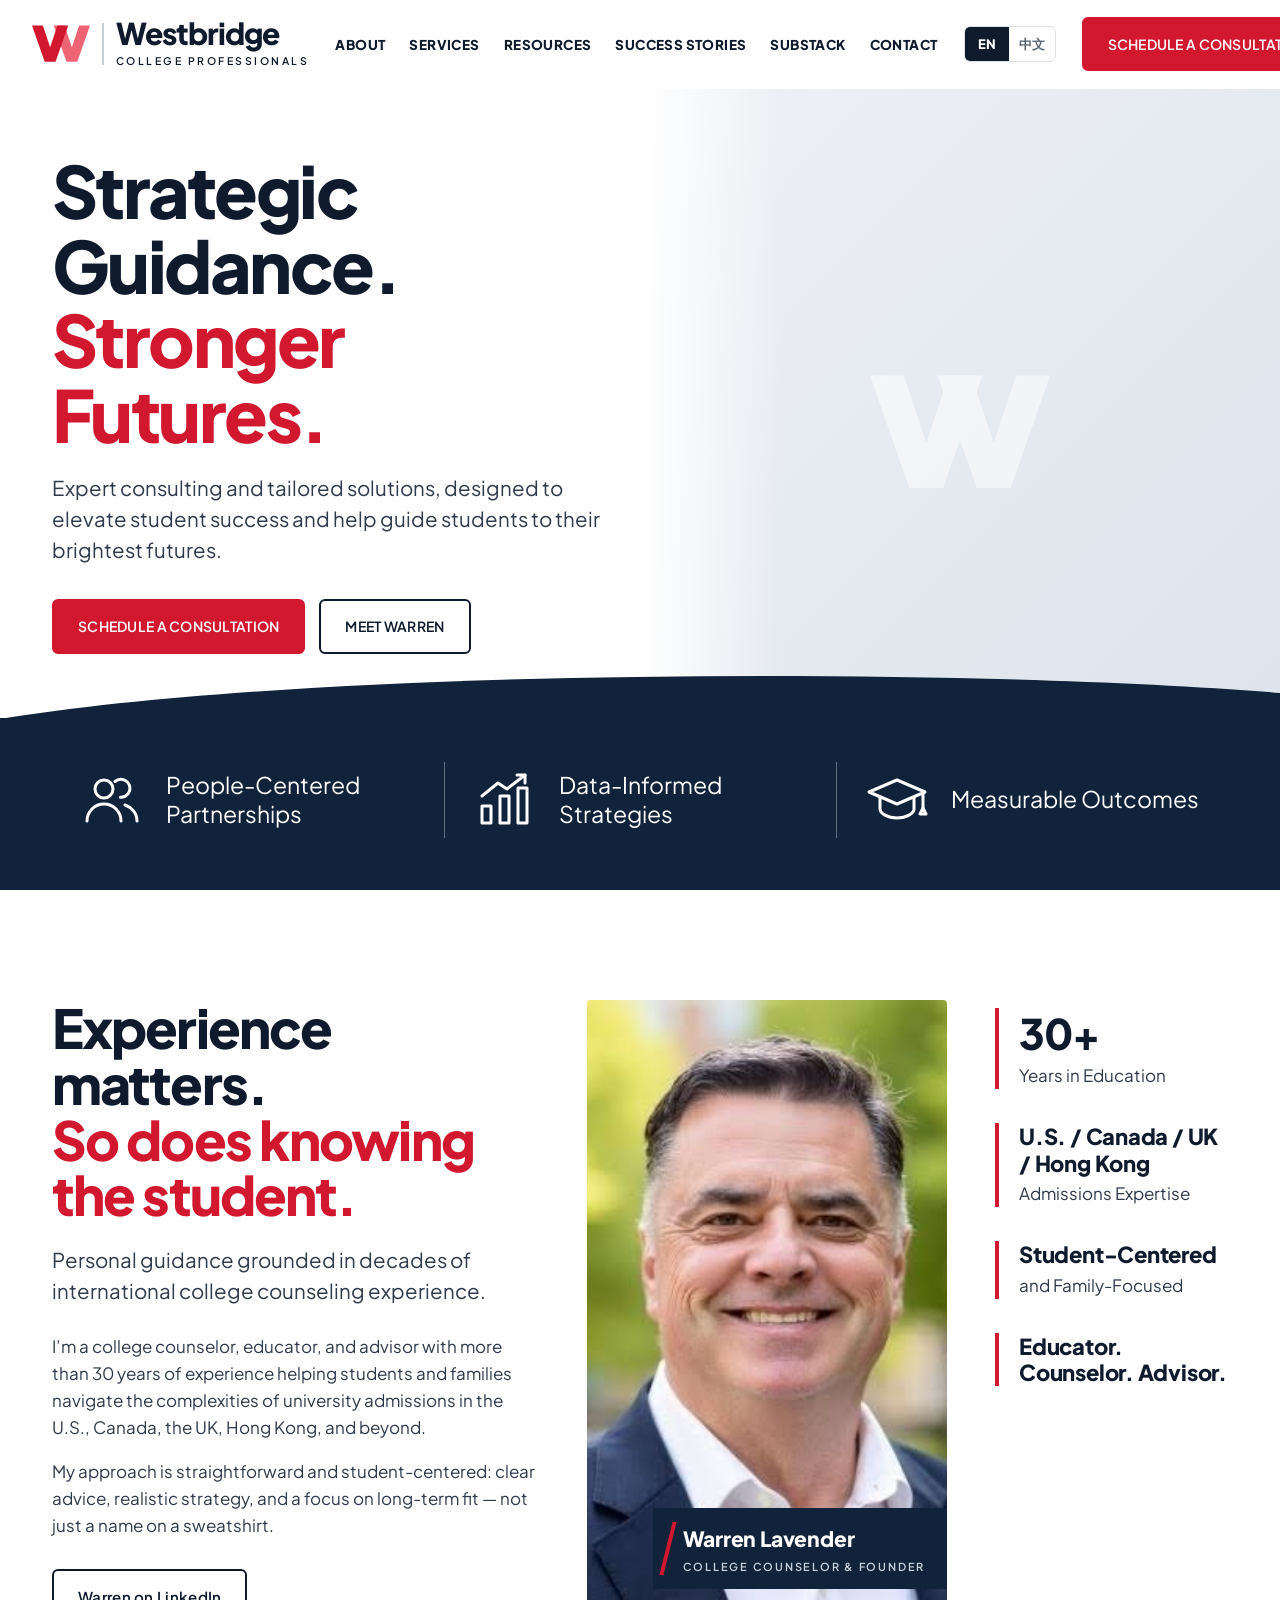
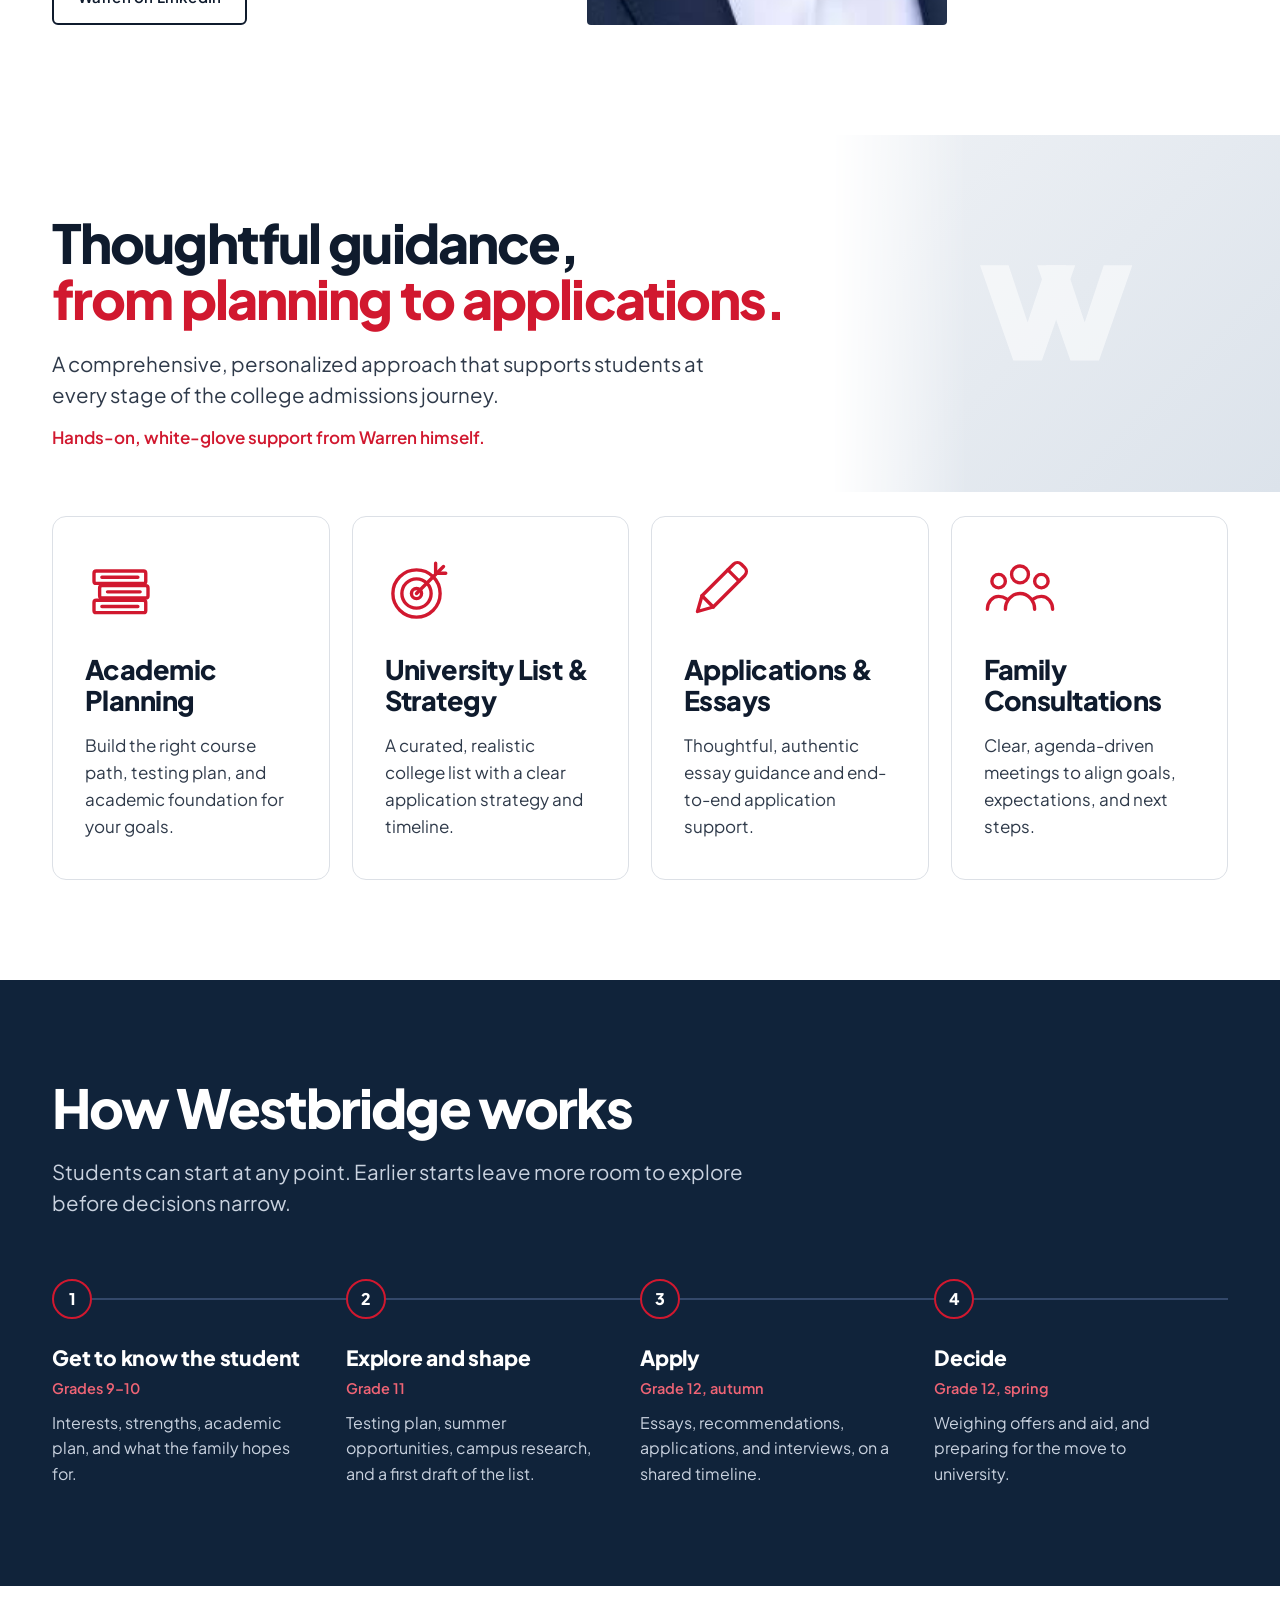
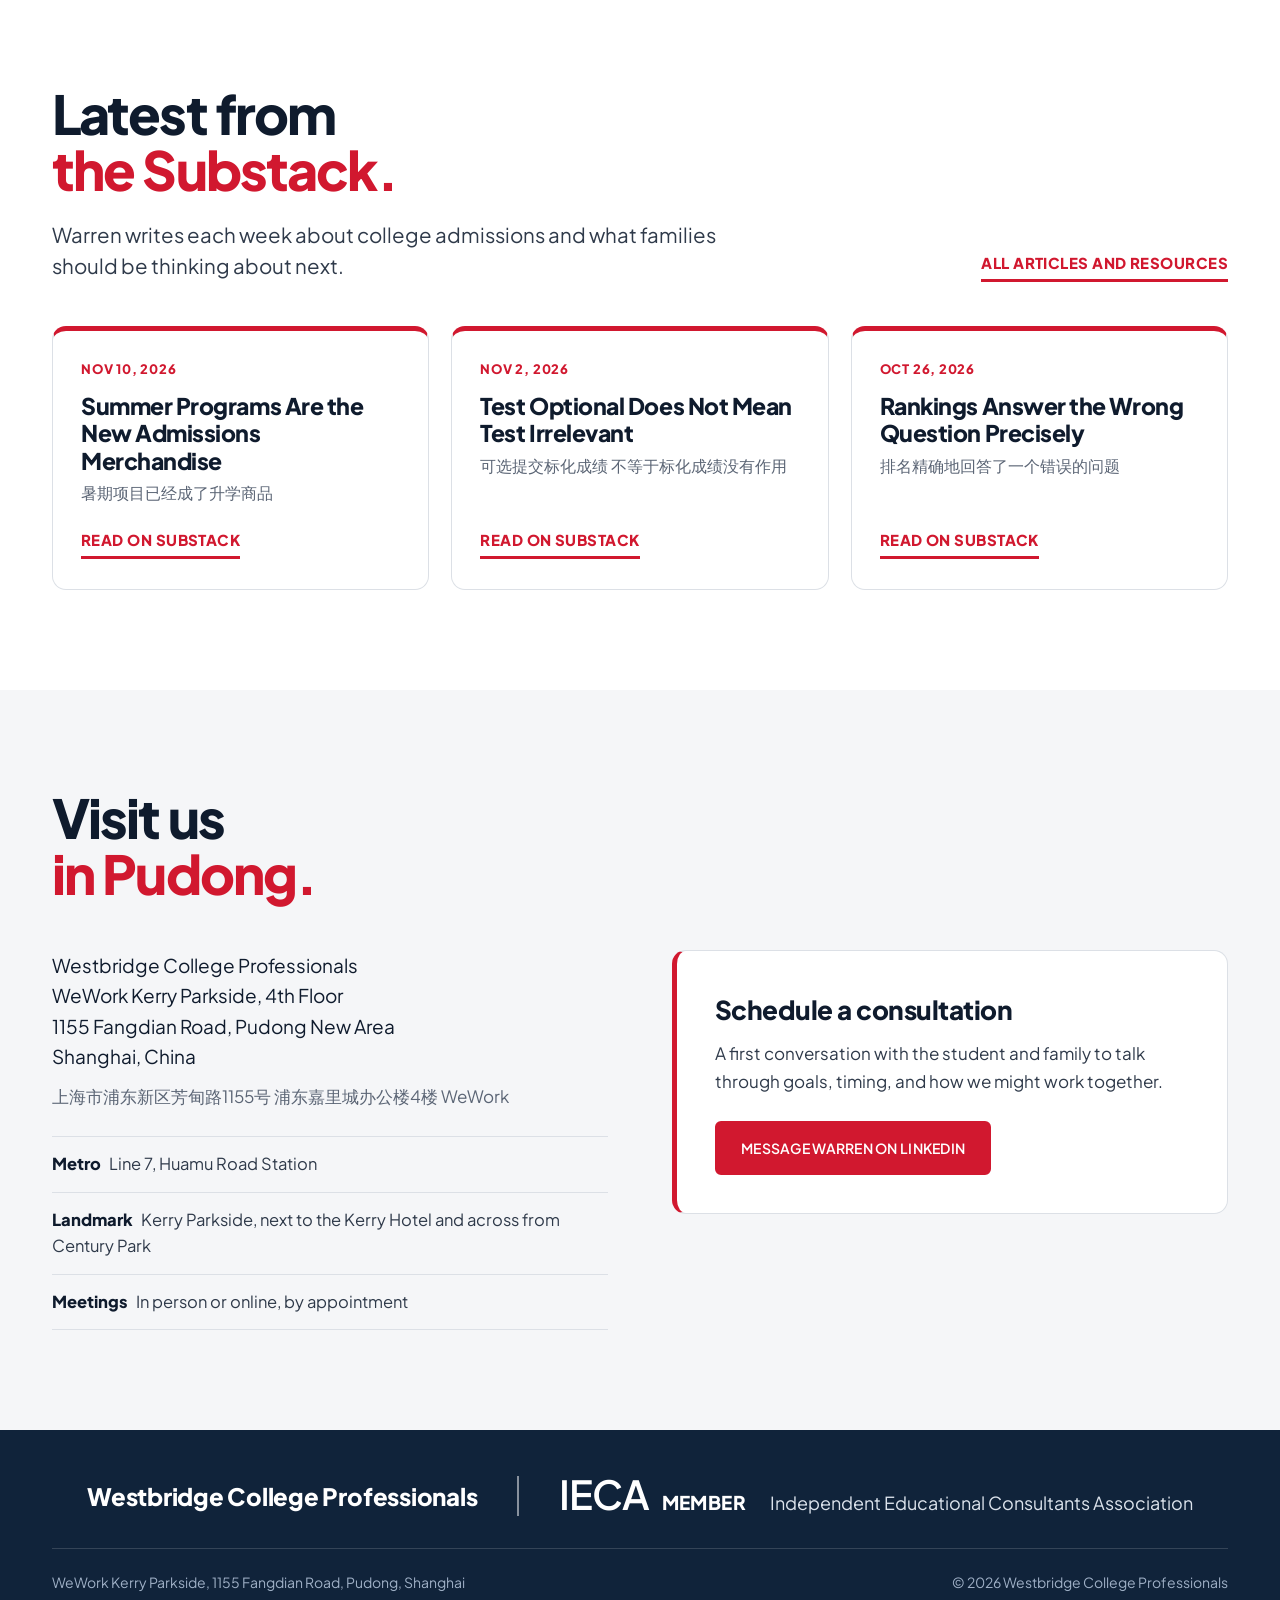
==== commit 267acc81: "Restore everything from Warren's mockups and use the approved Chinese - Success Stories page with th" ====
--- a/index.html
+++ b/index.html
@@ -4,23 +4,23 @@
 <meta charset="utf-8">
 <meta name="viewport" content="width=device-width, initial-scale=1">
 <title data-i18n="meta.title">Westbridge College Professionals | College counseling in Shanghai</title>
-<meta name="description" content="Personal college counseling for high school students and families in Shanghai, led by Warren Lavender. Office at WeWork Kerry Parkside, Pudong.">
-<meta property="og:title" content="Westbridge College Professionals">
-<meta property="og:description" content="Personal college counseling for high school students and families in Shanghai, led by Warren Lavender.">
+<meta name="description" content="Personal college counseling for high school students and families in Shanghai, led by Warren Lavender. IECA member. Office at WeWork Kerry Parkside, Pudong.">
+<meta property="og:title" content="Westbridge College Professionals | College counseling in Shanghai">
+<meta property="og:description" content="Personal college counseling for high school students and families in Shanghai, led by Warren Lavender. IECA member. Office at WeWork Kerry Parkside, Pudong.">
 <meta property="og:type" content="website">
 <meta property="og:url" content="https://westbridge.agency/">
 <meta property="og:image" content="https://westbridge.agency/assets/img/warren.jpg">
-<link rel="icon" href="assets/favicon.svg" type="image/svg+xml">
-<link rel="preload" href="assets/fonts/pjs-800.woff2" as="font" type="font/woff2" crossorigin>
-<link rel="stylesheet" href="assets/site.css">
-<script src="assets/i18n-zh.js" defer></script>
-<script src="assets/site.js" defer></script>
+<link rel="icon" href="/assets/favicon.svg" type="image/svg+xml">
+<link rel="preload" href="/assets/fonts/pjs-800.woff2" as="font" type="font/woff2" crossorigin>
+<link rel="stylesheet" href="/assets/site.css">
+<script src="/assets/i18n-zh.js" defer></script>
+<script src="/assets/site.js" defer></script>
 </head>
 <body>
 <a class="skip" href="#main" data-i18n="ui.skip">Skip to content</a>
 
 <header class="site-header">
-  <div class="wrap bar">
+  <div class="bar">
     <a class="brand" href="/" aria-label="Westbridge College Professionals, home">
       <svg class="mark" viewBox="0 0 96 68" aria-hidden="true"><polygon fill="#EF6475" points="36,4 54,4 66,40 78,4 96,4 75,64 57,64"/><polygon fill="#D1182F" points="0,4 18,4 30,40 42,4 60,4 39,64 21,64"/></svg>
       <span class="rule" aria-hidden="true"></span>
@@ -31,6 +31,8 @@
         <li><a href="/#about" data-spy="about" data-i18n="nav.about">About</a></li>
         <li><a href="/#services" data-spy="services" data-i18n="nav.services">Services</a></li>
         <li><a href="/resources" data-i18n="nav.resources">Resources</a></li>
+        <li><a href="/success-stories" data-i18n="nav.stories">Success Stories</a></li>
+        <li><a href="https://collegeclearly.substack.com/" target="_blank" rel="noopener noreferrer" data-i18n="nav.substack">Substack</a></li>
         <li><a href="/#contact" data-spy="contact" data-i18n="nav.contact">Contact</a></li>
         <li class="menu-cta"><a class="btn caps" href="/#contact" data-i18n="cta.schedule">Schedule a consultation</a></li>
       </ul>
@@ -47,8 +49,8 @@
 <main id="main">
 
   <section class="hero" aria-labelledby="hero-title">
-    <div class="wrap hero-grid">
-      <div>
+    <div class="hero-grid">
+      <div class="hero-text">
         <h1 class="display" id="hero-title"><span data-i18n="hero.title1">Strategic Guidance.</span> <span class="accent" data-i18n="hero.title2">Stronger Futures.</span></h1>
         <p class="lede" data-i18n="hero.lede">Expert consulting and tailored solutions, designed to elevate student success and help guide students to their brightest futures.</p>
         <div class="ctas">
@@ -56,10 +58,7 @@
           <a class="btn ghost caps" href="#about" data-i18n="cta.meet">Meet Warren</a>
         </div>
       </div>
-      <figure class="portrait">
-        <img src="assets/img/warren.jpg" width="400" height="400" alt="Warren Lavender" data-i18n-alt="img.warren">
-        <figcaption class="nametag"><b>Warren Lavender</b><span data-i18n="hero.role">College counselor &amp; founder</span></figcaption>
-      </figure>
+      <!-- PLACEHOLDER: hero photo of Warren with a family, from Warren's originals --><div class="ph hero-ph" aria-hidden="true"><svg class="ph-mark" viewBox="0 0 96 68" aria-hidden="true"><polygon fill="currentColor" points="36,4 54,4 66,40 78,4 96,4 75,64 57,64"/><polygon fill="currentColor" points="0,4 18,4 30,40 42,4 60,4 39,64 21,64"/></svg></div>
     </div>
   </section>
 
@@ -83,29 +82,38 @@
 
   <section class="about" id="about" aria-labelledby="about-title">
     <div class="wrap about-grid">
-      <div>
+      <div class="about-text">
         <h2 class="display" id="about-title"><span data-i18n="about.title1">Experience matters.</span> <span class="accent" data-i18n="about.title2">So does knowing the student.</span></h2>
         <p class="lede" data-i18n="about.lede">Personal guidance grounded in decades of international college counseling experience.</p>
         <div class="body">
           <p data-i18n="about.p1">I’m a college counselor, educator, and advisor with more than 30 years of experience helping students and families navigate the complexities of university admissions in the U.S., Canada, the UK, Hong Kong, and beyond.</p>
-          <p data-i18n="about.p2">My career has taken me through international education in China, Japan, Korea, the United Arab Emirates, and the United States, including Shanghai American School. I’m also the author of <cite>The Prestige Trap</cite>.</p>
-          <p data-i18n="about.p3">My approach is straightforward and student-centered: clear advice, realistic strategy, and a focus on long-term fit, not just a name on a sweatshirt.</p>
+          <p data-i18n="about.p2">My approach is straightforward and student-centered: clear advice, realistic strategy, and a focus on long-term fit — not just a name on a sweatshirt.</p>
         </div>
         <a class="btn ghost li" href="https://www.linkedin.com/in/warren-lavender-717332358/" target="_blank" rel="noopener noreferrer" data-i18n="about.linkedin">Warren on LinkedIn</a>
       </div>
+      <figure class="about-photo">
+        <img src="/assets/img/warren.jpg" width="400" height="400" alt="Warren Lavender" data-i18n-alt="img.warren">
+        <figcaption class="nametag"><b>Warren Lavender</b><span data-i18n="about.role">College Counselor &amp; Founder</span></figcaption>
+      </figure>
       <ul class="facts">
-        <li><b class="big">30+</b><span data-i18n="facts.years">Years in education</span></li>
-        <li><b data-i18n="facts.regions">U.S. / Canada / UK / Hong Kong</b><span data-i18n="facts.regions2">Admissions expertise</span></li>
-        <li><b data-i18n="facts.student">Student-centered</b><span data-i18n="facts.family">and family-focused</span></li>
-        <li><b data-i18n="facts.roles">Educator. Counselor. Advisor.</b><span data-i18n="facts.author">Author of <cite>The Prestige Trap</cite></span></li>
+        <li><b class="big" data-i18n="facts.years.n">30+</b><span data-i18n="facts.years">Years in Education</span></li>
+        <li><b data-i18n="facts.regions">U.S. / Canada / UK / Hong Kong</b><span data-i18n="facts.regions2">Admissions Expertise</span></li>
+        <li><b data-i18n="facts.student">Student-Centered</b><span data-i18n="facts.family">and Family-Focused</span></li>
+        <li><b data-i18n="facts.roles">Educator. Counselor. Advisor.</b></li>
       </ul>
     </div>
   </section>
 
   <section class="services" id="services" aria-labelledby="services-title">
-    <div class="wrap">
-      <h2 class="display" id="services-title"><span data-i18n="services.title1">Thoughtful guidance,</span> <span class="accent" data-i18n="services.title2">from planning to applications.</span></h2>
-      <p class="lede" data-i18n="services.lede">A comprehensive, personalized approach that supports students at every stage of the college admissions journey, with hands-on, white-glove support from Warren himself.</p>
+    <div class="services-head">
+      <div class="wrap-left">
+        <h2 class="display" id="services-title"><span data-i18n="services.title1">Thoughtful guidance,</span> <span class="accent" data-i18n="services.title2">from planning to applications.</span></h2>
+        <p class="lede" data-i18n="services.lede">A comprehensive, personalized approach that supports students at every stage of the college admissions journey.</p>
+        <p class="note-line" data-i18n="services.white">Hands-on, white-glove support from Warren himself.</p>
+      </div>
+      <!-- PLACEHOLDER: campus photo for the services header --><div class="ph services-ph" aria-hidden="true"><svg class="ph-mark" viewBox="0 0 96 68" aria-hidden="true"><polygon fill="currentColor" points="36,4 54,4 66,40 78,4 96,4 75,64 57,64"/><polygon fill="currentColor" points="0,4 18,4 30,40 42,4 60,4 39,64 21,64"/></svg></div>
+    </div>
+    <div class="wrap">
       <div class="cards">
         <article class="card">
           <svg viewBox="0 0 64 64" fill="none" stroke="#D1182F" stroke-width="3" stroke-linecap="round" stroke-linejoin="round" aria-hidden="true"><rect x="8" y="42" width="46" height="11" rx="2"/><rect x="13" y="29" width="43" height="11" rx="2"/><rect x="8" y="16" width="46" height="11" rx="2"/><path d="M15 21.5h32M20 34.5h29M15 47.5h32"/></svg>
@@ -144,48 +152,28 @@
     </div>
   </section>
 
-  <section class="resources" id="insights" aria-labelledby="insights-title">
+  <section class="latest" id="insights" aria-labelledby="latest-title">
     <div class="wrap">
       <div class="res-head">
         <div>
-          <h2 class="display" id="insights-title"><span data-i18n="insights.title1">Insights</span> <span class="accent" data-i18n="insights.title2">&amp; resources.</span></h2>
-          <p class="lede" data-i18n="insights.lede">Warren’s book and recent essays on college admissions and the pressure of prestige.</p>
-        </div>
-        <a class="textlink" href="/resources" data-i18n="insights.all">See all resources</a>
-      </div>
-      <div class="res-grid">
-        <article class="res">
-          <a class="thumb book" href="/resources#book" tabindex="-1" aria-hidden="true"><img src="assets/img/prestige-trap-cover.jpg" width="400" height="578" alt=""></a>
-          <div class="res-body">
-            <p class="meta" data-i18n="res.book.meta">The book</p>
-            <h3><a href="/resources#book"><cite>The Prestige Trap</cite></a></h3>
-            <p data-i18n="res.book.text">A closer look at the pressure, misconceptions, and unintended consequences of today’s admissions culture.</p>
-            <a class="textlink" href="/resources#book" data-i18n="res.more">Learn more</a>
-          </div>
-        </article>
-        <article class="res">
-          <svg class="thumb" viewBox="0 0 400 300" preserveAspectRatio="xMidYMid slice" aria-hidden="true"><rect width="400" height="300" fill="#D1182F"/><circle cx="0" cy="260" r="260" fill="#DE4256"/><circle cx="0" cy="260" r="190" fill="#F4B6BE"/><circle cx="0" cy="260" r="120" fill="#D1182F"/></svg>
-          <div class="res-body">
-            <p class="meta" data-i18n="essay.1.meta">College culture, July 2026</p>
-            <h3><a href="https://www.linkedin.com/pulse/prestige-hell-drug-warren-lavender-1lvwc" target="_blank" rel="noopener noreferrer">Prestige Is a Hell of a Drug</a></h3>
-            <a class="textlink" href="https://www.linkedin.com/pulse/prestige-hell-drug-warren-lavender-1lvwc" target="_blank" rel="noopener noreferrer" data-i18n="res.read">Read the essay</a>
-          </div>
-        </article>
-        <article class="res">
-          <svg class="thumb" viewBox="0 0 400 300" preserveAspectRatio="xMidYMid slice" aria-hidden="true"><rect width="400" height="300" fill="#10233A"/><g stroke="#5D7290" stroke-width="3"><path d="M-40 340 L170 -40"/><path d="M80 340 L290 -40"/><path d="M200 340 L410 -40"/></g><path d="M270 340 L470 -20" stroke="#D1182F" stroke-width="4"/></svg>
-          <div class="res-body">
-            <p class="meta" data-i18n="essay.2.meta">Field notes, June 2026</p>
-            <h3><a href="https://www.linkedin.com/pulse/field-notes-captain-who-wasnt-team-warren-lavender-s6xmc" target="_blank" rel="noopener noreferrer">The Captain Who Wasn’t on the Team</a></h3>
-            <a class="textlink" href="https://www.linkedin.com/pulse/field-notes-captain-who-wasnt-team-warren-lavender-s6xmc" target="_blank" rel="noopener noreferrer" data-i18n="res.read">Read the essay</a>
-          </div>
-        </article>
-        <article class="res">
-          <svg class="thumb" viewBox="0 0 400 300" preserveAspectRatio="xMidYMid slice" aria-hidden="true"><rect width="400" height="300" fill="#E9ECF1"/><circle cx="270" cy="170" r="150" fill="#D1182F"/><circle cx="140" cy="230" r="150" fill="#FFFFFF"/></svg>
-          <div class="res-body">
-            <p class="meta" data-i18n="essay.3.meta">Reflections, June 2026</p>
-            <h3><a href="https://www.linkedin.com/pulse/excellent-looking-warren-lavender-paz9c" target="_blank" rel="noopener noreferrer">Excellent at Looking Excellent</a></h3>
-            <a class="textlink" href="https://www.linkedin.com/pulse/excellent-looking-warren-lavender-paz9c" target="_blank" rel="noopener noreferrer" data-i18n="res.read">Read the essay</a>
-          </div>
+          <h2 class="display" id="latest-title"><span data-i18n="latest.title1">Latest from</span> <span class="accent" data-i18n="latest.title2">the Substack.</span></h2>
+          <p class="lede" data-i18n="latest.lede">Warren writes each week about college admissions and what families should be thinking about next.</p>
+        </div>
+        <a class="textlink" href="/resources#substack" data-i18n="latest.all">All articles and resources</a>
+      </div>
+      <div class="post-grid">
+        <article class="post-card">
+          <time datetime="2026-11-10" data-date>2026-11-10</time>
+          <h3><a href="https://collegeclearly.substack.com/p/summer-programs-are-the-new-admissions" target="_blank" rel="noopener noreferrer"><span class="t-en">Summer Programs Are the New Admissions Merchandise</span><span class="t-zh" lang="zh-CN">暑期项目已经成了升学商品</span></a></h3>
+          <a class="textlink" href="https://collegeclearly.substack.com/p/summer-programs-are-the-new-admissions" target="_blank" rel="noopener noreferrer" data-i18n="post.read">Read on Substack</a>
+        </article><article class="post-card">
+          <time datetime="2026-11-02" data-date>2026-11-02</time>
+          <h3><a href="https://collegeclearly.substack.com/p/test-optional-does-not-mean-test" target="_blank" rel="noopener noreferrer"><span class="t-en">Test Optional Does Not Mean Test Irrelevant</span><span class="t-zh" lang="zh-CN">可选提交标化成绩 不等于标化成绩没有作用</span></a></h3>
+          <a class="textlink" href="https://collegeclearly.substack.com/p/test-optional-does-not-mean-test" target="_blank" rel="noopener noreferrer" data-i18n="post.read">Read on Substack</a>
+        </article><article class="post-card">
+          <time datetime="2026-10-26" data-date>2026-10-26</time>
+          <h3><a href="https://collegeclearly.substack.com/p/rankings-answer-the-wrong-question" target="_blank" rel="noopener noreferrer"><span class="t-en">Rankings Answer the Wrong Question Precisely</span><span class="t-zh" lang="zh-CN">排名精确地回答了一个错误的问题</span></a></h3>
+          <a class="textlink" href="https://collegeclearly.substack.com/p/rankings-answer-the-wrong-question" target="_blank" rel="noopener noreferrer" data-i18n="post.read">Read on Substack</a>
         </article>
       </div>
     </div>
@@ -216,11 +204,16 @@
 </main>
 
 <footer class="site-footer">
-  <div class="wrap foot">
-    <span class="name">Westbridge College Professionals</span>
-    <span class="sep" aria-hidden="true"></span>
-    <span class="where" data-i18n="foot.where">WeWork Kerry Parkside, Pudong, Shanghai</span>
-    <span class="copy" data-i18n="foot.copy">© 2026 Westbridge College Professionals</span>
+  <div class="wrap">
+    <div class="foot">
+      <span class="name" data-i18n="foot.name">Westbridge College Professionals</span>
+      <span class="sep" aria-hidden="true"></span>
+      <span class="ieca"><b>IECA</b> <span class="member" data-i18n="foot.member">MEMBER</span> <span class="ieca-name" data-i18n="foot.ieca">Independent Educational Consultants Association</span></span>
+    </div>
+    <div class="foot-small">
+      <span data-i18n="foot.where">WeWork Kerry Parkside, 1155 Fangdian Road, Pudong, Shanghai</span>
+      <span>© 2026 Westbridge College Professionals</span>
+    </div>
   </div>
 </footer>
 </body>
--- a/assets/site.css
+++ b/assets/site.css
@@ -9,14 +9,13 @@
   --red-dark:#A9122A;
   --red-soft:#EF6475;     /* logo W, right stroke */
   --navy:#10233A;         /* footer band in the mockups */
-  --navy-2:#1A3150;
   --ink:#0F1B2D;          /* headlines */
   --text:#2F3A4A;
   --muted:#5B6575;
   --line:#DCE0E6;
   --soft:#F5F6F8;
   --paper:#FFFFFF;
-  --maxw:1200px;
+  --maxw:1240px;
   --radius:14px;
   --font:"Plus Jakarta Sans",-apple-system,BlinkMacSystemFont,"Segoe UI",Roboto,"Helvetica Neue",Arial,sans-serif;
   --font-zh:"Plus Jakarta Sans","PingFang SC","Hiragino Sans GB","Microsoft YaHei","Noto Sans SC","Source Han Sans SC",sans-serif;
@@ -36,78 +35,85 @@
 .skip:focus{left:16px}
 
 /* ---------- headline style from the mockups: navy line, then red line ---------- */
-.display{font-weight:800;color:var(--ink);letter-spacing:-.035em;line-height:1.02}
+.display{font-weight:800;color:var(--ink);letter-spacing:-.035em;line-height:1.04;text-wrap:balance}
 .display .accent{display:block;color:var(--red)}
-html[lang^="zh"] .display{letter-spacing:0;line-height:1.2}
-h1.display{font-size:clamp(42px,6.2vw,78px)}
-h2.display{font-size:clamp(34px,4.4vw,56px)}
-.lede{font-size:clamp(18px,1.7vw,22px);color:var(--text);max-width:34em;margin-top:22px;line-height:1.5}
+.display.inline .accent{display:inline}
+html[lang^="zh"] .display{letter-spacing:0;line-height:1.25;text-wrap:wrap;word-break:keep-all;overflow-wrap:anywhere}
+html[lang^="zh"] h1.display{font-size:clamp(34px,4.6vw,64px)}
+html[lang^="zh"] h2.display{font-size:clamp(30px,3.8vw,48px)}
+h1.display{font-size:clamp(40px,5.6vw,76px)}
+h2.display{font-size:clamp(32px,4.2vw,54px)}
+.lede{font-size:clamp(18px,1.6vw,22px);color:var(--text);max-width:34em;margin-top:22px;line-height:1.5}
+.lede.wide{max-width:52em}
 section[id]{scroll-margin-top:96px}
 
-/* ---------- buttons ---------- */
-.btn{display:inline-flex;align-items:center;justify-content:center;gap:8px;background:var(--red);color:#fff;text-decoration:none;font-weight:600;font-size:15px;letter-spacing:.02em;padding:14px 24px;border-radius:6px;border:2px solid var(--red);transition:background .15s,border-color .15s}
+/* ---------- buttons and links ---------- */
+.btn{display:inline-flex;align-items:center;justify-content:center;gap:8px;background:var(--red);color:#fff;text-decoration:none;font-weight:600;font-size:15px;letter-spacing:.02em;padding:14px 24px;border-radius:6px;border:2px solid var(--red);transition:background .15s,border-color .15s;white-space:nowrap}
 .btn:hover{background:var(--red-dark);border-color:var(--red-dark)}
 .btn.ghost{background:transparent;color:var(--ink);border-color:var(--ink)}
 .btn.ghost:hover{background:var(--ink);color:#fff}
 .btn.caps{text-transform:uppercase;font-size:14px}
 html[lang^="zh"] .btn.caps{text-transform:none;letter-spacing:.06em;font-size:15px}
-.textlink{display:inline-block;font-weight:700;font-size:15px;color:var(--red);text-decoration:none;text-transform:uppercase;letter-spacing:.03em;border-bottom:3px solid var(--red);padding-bottom:4px}
+.textlink{display:inline-block;font-weight:800;font-size:15px;color:var(--red);text-decoration:none;text-transform:uppercase;letter-spacing:.03em;border-bottom:3px solid var(--red);padding-bottom:4px}
 .textlink:hover{color:var(--red-dark);border-color:var(--red-dark)}
 html[lang^="zh"] .textlink{text-transform:none;letter-spacing:.04em}
 
 /* ---------- header ---------- */
-.site-header{position:sticky;top:0;z-index:50;background:rgba(255,255,255,.96);backdrop-filter:saturate(1.4) blur(10px);border-bottom:1px solid transparent;transition:border-color .2s}
+.site-header{position:sticky;top:0;z-index:50;background:rgba(255,255,255,.97);backdrop-filter:saturate(1.4) blur(10px);border-bottom:1px solid transparent;transition:border-color .2s}
 .site-header.scrolled{border-bottom-color:var(--line)}
-.bar{display:flex;align-items:center;gap:28px;height:84px}
+.bar{display:flex;align-items:center;gap:26px;height:88px;max-width:1440px;margin:0 auto;padding:0 32px}
 .brand{display:flex;align-items:center;gap:12px;text-decoration:none;flex:none}
-.brand .mark{width:56px;height:auto}
-.brand .rule{width:1.5px;height:40px;background:#C9CED6}
-.brand .word{display:block;font-size:29px;font-weight:800;letter-spacing:-.03em;color:var(--ink);line-height:1}
+.brand .mark{width:58px;height:auto}
+.brand .rule{width:1.5px;height:42px;background:#C9CED6}
+.brand .word{display:block;font-size:30px;font-weight:800;letter-spacing:-.03em;color:var(--ink);line-height:1}
 .brand .sub{display:block;font-size:10.5px;font-weight:600;letter-spacing:.24em;color:var(--ink);margin-top:5px}
 .nav{margin-left:auto}
-.nav ul{display:flex;gap:30px;list-style:none}
-.nav a{text-decoration:none;font-size:13.5px;font-weight:700;letter-spacing:.04em;text-transform:uppercase;color:var(--ink);padding:8px 0;border-bottom:3px solid transparent}
+.nav ul{display:flex;gap:24px;list-style:none}
+.nav a{text-decoration:none;font-size:13.5px;font-weight:800;letter-spacing:.03em;text-transform:uppercase;color:var(--ink);padding:8px 0;border-bottom:3px solid transparent;white-space:nowrap}
 .nav a:hover{color:var(--red)}
 .nav a[aria-current]{border-bottom-color:var(--red)}
-html[lang^="zh"] .nav a{text-transform:none;font-size:15px;letter-spacing:.06em}
+html[lang^="zh"] .nav a{text-transform:none;font-size:15px;letter-spacing:.04em}
 .lang{display:flex;border:1.5px solid var(--line);border-radius:6px;overflow:hidden;flex:none}
-.lang button{font:inherit;font-size:13px;font-weight:700;color:var(--muted);background:transparent;border:0;padding:7px 10px;cursor:pointer;min-width:44px}
+.lang button{font:inherit;font-size:13px;font-weight:800;color:var(--muted);background:transparent;border:0;padding:7px 10px;cursor:pointer;min-width:44px}
 .lang button[aria-pressed="true"]{background:var(--ink);color:#fff}
 .lang button:not([aria-pressed="true"]):hover{color:var(--ink)}
-.menu-btn{display:none;font:inherit;font-size:14px;font-weight:700;background:none;border:1.5px solid var(--ink);color:var(--ink);border-radius:6px;padding:8px 12px;cursor:pointer}
+.menu-btn{display:none;white-space:nowrap;font:inherit;font-size:14px;font-weight:800;background:none;border:1.5px solid var(--ink);color:var(--ink);border-radius:6px;padding:8px 12px;cursor:pointer}
 .header-cta{flex:none}
-@media (max-width:1120px){.nav ul{gap:20px}.brand .word{font-size:25px}.brand .mark{width:48px}.bar{gap:20px}}
-@media (max-width:980px){
+@media (min-width:1261px){.nav .menu-cta{display:none}}
+@media (max-width:1260px){
   .header-cta{display:none}
   .menu-btn{display:inline-block}
-  .nav{position:absolute;left:0;right:0;top:84px;background:#fff;border-bottom:1px solid var(--line);box-shadow:0 18px 30px rgba(16,35,58,.08);display:none}
+  .nav{position:absolute;left:0;right:0;top:88px;background:#fff;border-bottom:1px solid var(--line);box-shadow:0 18px 30px rgba(16,35,58,.08);display:none}
   .nav.open{display:block}
-  .nav ul{flex-direction:column;gap:0;padding:8px 20px 20px}
+  .nav ul{flex-direction:column;gap:0;padding:8px 24px 22px;max-width:1440px;margin:0 auto}
   .nav li{border-bottom:1px solid var(--line)}
-  .nav a{display:block;padding:16px 0;font-size:15px;border-bottom:0}
+  .nav a{display:block;padding:15px 0;font-size:15px;border-bottom:0}
   .nav a[aria-current]{color:var(--red)}
-  .nav .menu-cta{display:block;border:0;padding-top:16px}
-  .nav .menu-cta a{color:#fff;text-align:center}
+  .nav .menu-cta{border:0;padding-top:16px}
+  .nav .menu-cta a{color:#fff;text-align:center;display:flex}
   .lang{margin-left:auto}
 }
-@media (min-width:981px){.nav .menu-cta{display:none}}
-@media (max-width:520px){.brand .rule,.brand .sub{display:none}.brand .word{font-size:23px}.brand .mark{width:40px}.bar{height:72px;gap:12px}.nav{top:72px}}
+@media (max-width:640px){.bar{padding:0 20px}}
+@media (max-width:520px){.brand .rule,.brand .sub{display:none}.brand .word{font-size:23px}.brand .mark{width:40px}.bar{height:72px;gap:10px}.nav{top:72px}}
+@media (max-width:400px){.lang button{min-width:38px;padding:7px 8px}.menu-btn{padding:8px 10px}.brand .word{font-size:21px}}
+
+/* ---------- photo placeholders (swap for Warren's originals) ---------- */
+.ph{position:relative;overflow:hidden;background:linear-gradient(135deg,#EEF1F5 0%,#DCE3EB 100%);color:#fff;display:flex;align-items:center;justify-content:center}
+.ph-mark{width:34%;max-width:180px;opacity:.55}
 
 /* ---------- hero ---------- */
 .hero{position:relative;overflow:hidden;background:#fff}
-.hero-grid{display:grid;grid-template-columns:minmax(0,1.3fr) minmax(0,.7fr);align-items:center;gap:40px;padding-top:56px;padding-bottom:110px}
+.hero-grid{display:grid;grid-template-columns:minmax(0,1fr) minmax(0,1fr);align-items:stretch;max-width:1440px;margin:0 auto}
+.hero-text{padding:64px 32px 120px max(32px,calc((100vw - 1240px)/2 + 32px));position:relative;z-index:1}
 .hero .ctas{display:flex;gap:14px;flex-wrap:wrap;margin-top:34px}
-.portrait{position:relative;justify-self:end;width:100%;max-width:440px}
-.portrait img{width:100%;aspect-ratio:1/1;object-fit:cover;border-radius:10px}
-.nametag{position:absolute;left:-28px;bottom:28px;background:var(--navy);color:#fff;padding:14px 20px 14px 26px;border-radius:4px;box-shadow:0 12px 24px rgba(16,35,58,.18)}
-.nametag::before{content:"";position:absolute;left:12px;top:14px;bottom:14px;width:4px;background:var(--red);transform:skewX(-14deg)}
-.nametag b{display:block;font-size:19px;font-weight:800;letter-spacing:-.01em}
-.nametag span{display:block;font-size:11px;font-weight:600;letter-spacing:.16em;text-transform:uppercase;color:#C9D2DF;margin-top:2px}
-html[lang^="zh"] .nametag span{letter-spacing:.08em;font-size:13px}
+.hero-ph{min-height:520px;-webkit-mask-image:linear-gradient(to right,transparent 0,#000 22%);mask-image:linear-gradient(to right,transparent 0,#000 22%)}
+.hero-ph.short{min-height:360px}
 @media (max-width:900px){
-  .hero-grid{grid-template-columns:1fr;gap:44px;padding-top:36px;padding-bottom:120px}
-  .portrait{justify-self:start;max-width:360px}
-  .nametag{left:16px;bottom:16px}
+  .hero-grid{grid-template-columns:1fr}
+  .hero-text{padding:40px 20px 36px}
+  .hero-ph{min-height:220px;-webkit-mask-image:linear-gradient(to bottom,transparent 0,#000 30%);mask-image:linear-gradient(to bottom,transparent 0,#000 30%)}
+  .hero .hero-ph{padding-bottom:40px}
+  .hero-ph.short{min-height:180px}
 }
 
 /* navy values band with the curved top edge */
@@ -117,35 +123,46 @@
 .value{display:flex;align-items:center;gap:22px;padding:6px 28px}
 .value+.value{border-left:1.5px solid rgba(255,255,255,.35)}
 .value svg{width:64px;height:64px;flex:none}
-.value p{font-size:clamp(18px,1.8vw,24px);line-height:1.25;font-weight:400}
+.value p{font-size:clamp(18px,1.8vw,25px);line-height:1.25}
 @media (max-width:820px){.values-grid{grid-template-columns:1fr;gap:6px;padding-top:28px}.value{padding:14px 0}.value+.value{border-left:0;border-top:1px solid rgba(255,255,255,.2)}.value svg{width:48px;height:48px}}
 
-/* ---------- about ---------- */
+/* ---------- about (mockup 2: text | photo | facts) ---------- */
 .about{padding:110px 0}
-.about-grid{display:grid;grid-template-columns:minmax(0,1.35fr) minmax(0,.65fr);gap:72px;align-items:start}
-.about .body{margin-top:30px;max-width:38em}
-.about .body p{font-size:17.5px}
+.about-grid{display:grid;grid-template-columns:minmax(0,1.15fr) minmax(0,.85fr) minmax(0,.55fr);gap:48px;align-items:start}
+.about .body{margin-top:26px}
+.about .body p{font-size:17px}
 .about .body p+p{margin-top:16px}
-.about .body cite{font-style:italic}
-.facts{list-style:none;display:grid;gap:34px;padding-top:10px}
+.about .li{margin-top:30px}
+.about-photo{position:relative;align-self:stretch}
+.about-photo img{width:100%;height:100%;min-height:420px;object-fit:cover;object-position:50% 25%;border-radius:4px}
+.nametag{position:absolute;right:0;bottom:36px;background:var(--navy);color:#fff;padding:14px 22px 14px 30px}
+.nametag::before{content:"";position:absolute;left:13px;top:14px;bottom:14px;width:4px;background:var(--red);transform:skewX(-14deg)}
+.nametag b{display:block;font-size:21px;font-weight:800;letter-spacing:-.01em}
+.nametag span{display:block;font-size:11px;font-weight:600;letter-spacing:.16em;text-transform:uppercase;color:#C9D2DF;margin-top:2px}
+html[lang^="zh"] .nametag span{letter-spacing:.08em;font-size:13px}
+.facts{list-style:none;display:grid;gap:34px;padding-top:8px}
 .facts li{border-left:4px solid var(--red);padding-left:20px}
 .facts b{display:block;font-size:22px;font-weight:800;color:var(--ink);line-height:1.2;letter-spacing:-.01em}
-.facts b.big{font-size:44px;letter-spacing:-.03em}
+.facts b.big{font-size:42px;letter-spacing:-.03em}
 .facts span{display:block;font-size:17px;color:var(--text);margin-top:4px}
-.about .li{margin-top:32px}
-@media (max-width:900px){.about{padding:80px 0}.about-grid{grid-template-columns:1fr;gap:48px}.facts{grid-template-columns:1fr 1fr;gap:28px}}
-@media (max-width:480px){.facts{grid-template-columns:1fr}}
-
-/* ---------- services ---------- */
-.services{padding:100px 0;background:var(--soft)}
-.cards{display:grid;grid-template-columns:repeat(4,1fr);gap:22px;margin-top:52px}
-.card{background:#fff;border:1.5px solid var(--line);border-radius:var(--radius);padding:34px 30px 36px}
-.card svg{width:64px;height:64px}
-.card h3{margin-top:22px;font-size:25px;line-height:1.15;font-weight:800;letter-spacing:-.02em;color:var(--ink)}
-.card p{margin-top:14px;font-size:16.5px;color:var(--text)}
+@media (max-width:1100px){.about-grid{grid-template-columns:1fr 1fr}.about-text{grid-column:1 / -1}}
+@media (max-width:640px){.about{padding:76px 0}.about-grid{grid-template-columns:1fr;gap:40px}.about-photo img{min-height:0;aspect-ratio:1/1}}
+
+/* ---------- services (mockup 3) ---------- */
+.services{padding:0 0 100px;background:#fff}
+.services-head{display:grid;grid-template-columns:minmax(0,1.3fr) minmax(0,.7fr);max-width:1440px;margin:0 auto;align-items:stretch}
+.wrap-left{padding:80px 32px 40px max(32px,calc((100vw - 1240px)/2 + 32px))}
+.services-ph{min-height:340px;-webkit-mask-image:linear-gradient(to right,transparent 0,#000 30%);mask-image:linear-gradient(to right,transparent 0,#000 30%)}
+.note-line{margin-top:14px;font-weight:600;color:var(--red)}
+.cards{display:grid;grid-template-columns:repeat(4,1fr);gap:22px;margin-top:24px}
+.card{background:#fff;border:1.5px solid var(--line);border-radius:var(--radius);padding:36px 32px 38px}
+.card svg{width:72px;height:72px}
+.card h3{margin-top:22px;font-size:27px;line-height:1.15;font-weight:800;letter-spacing:-.02em;color:var(--ink)}
+.card p{margin-top:16px;font-size:17px;color:var(--text)}
 html[lang^="zh"] .card h3{letter-spacing:0}
 @media (max-width:1040px){.cards{grid-template-columns:1fr 1fr}}
-@media (max-width:560px){.cards{grid-template-columns:1fr}.services{padding:76px 0}}
+@media (max-width:900px){.services-head{grid-template-columns:1fr}.wrap-left{padding:64px 20px 8px}.services-ph{display:none}}
+@media (max-width:560px){.cards{grid-template-columns:1fr}.services{padding-bottom:76px}}
 
 /* ---------- process (a real sequence, so numbered) ---------- */
 .process{padding:100px 0;background:var(--navy);color:#fff}
@@ -160,40 +177,86 @@
 .step p{margin-top:10px;color:#C9D2DF;font-size:16px}
 @media (max-width:900px){.steps{grid-template-columns:1fr;gap:34px}.steps::before{left:19px;right:auto;top:0;bottom:0;width:2px;height:auto}.step{padding:0 0 0 64px}.dot{position:absolute;left:0;top:0}.step h3{margin-top:4px}}
 
-/* ---------- resources ---------- */
-.resources{padding:100px 0}
+/* ---------- resources (mockup 4) ---------- */
+.resources{padding:56px 0 90px}
 .res-head{display:flex;justify-content:space-between;align-items:flex-end;gap:24px;flex-wrap:wrap}
-.res-grid{display:grid;grid-template-columns:repeat(4,1fr);gap:22px;margin-top:48px}
-.res{display:flex;flex-direction:column;background:#fff;border:1.5px solid var(--line);border-radius:var(--radius);overflow:hidden}
-.res .thumb{aspect-ratio:4/3;display:block;width:100%;background:var(--navy)}
-.res .thumb.book{background:#2A2A2A;position:relative;overflow:hidden}
-.res .thumb.book img{position:absolute;top:18px;left:50%;transform:translateX(-50%);height:calc(100% - 36px);width:auto;max-width:none;box-shadow:0 10px 24px rgba(0,0,0,.45)}
-.res-body{padding:24px 24px 28px;display:flex;flex-direction:column;flex:1}
-.res .meta{font-size:13px;font-weight:700;letter-spacing:.06em;text-transform:uppercase;color:var(--red)}
-html[lang^="zh"] .res .meta{text-transform:none;letter-spacing:.04em}
-.res h3{margin-top:10px;font-size:23px;line-height:1.2;font-weight:800;letter-spacing:-.02em;color:var(--ink);flex:1}
-.res h3 a{text-decoration:none}
-.res h3 a:hover{color:var(--red)}
-.res p{margin-top:10px;font-size:16px}
+.res-grid{display:grid;grid-template-columns:repeat(4,1fr);gap:22px}
+.res{display:flex;flex-direction:column;background:#fff;border:1.5px solid var(--line);border-radius:var(--radius);overflow:hidden;padding:10px}
+.res .thumb{aspect-ratio:400/260;display:block;width:100%;height:auto;flex:none;min-height:0;border-radius:8px;background:var(--navy)}
+.res .thumb.cover-thumb{background:#2A2A2A;position:relative;overflow:hidden}
+.res .thumb.cover-thumb img{position:absolute;top:14px;left:50%;transform:translateX(-50%);height:calc(100% - 28px);width:auto;max-width:none;box-shadow:0 10px 24px rgba(0,0,0,.45)}
+.res-body{padding:22px 18px 22px;display:flex;flex-direction:column;flex:1}
+.res h3{font-size:27px;line-height:1.12;font-weight:800;letter-spacing:-.02em;color:var(--ink)}
+html[lang^="zh"] .res h3{letter-spacing:0}
+.res p{margin-top:12px;font-size:16.5px;flex:1}
 .res .textlink{margin-top:22px;align-self:flex-start}
 @media (max-width:1040px){.res-grid{grid-template-columns:1fr 1fr}}
-@media (max-width:560px){.res-grid{grid-template-columns:1fr}.resources{padding:76px 0}}
-
-/* ---------- book feature (resources page) ---------- */
+@media (max-width:560px){.res-grid{grid-template-columns:1fr}}
+
+/* Substack: latest three on the home page */
+.latest{padding:100px 0}
+.post-grid{display:grid;grid-template-columns:repeat(3,1fr);gap:22px;margin-top:44px}
+.post-card{display:flex;flex-direction:column;border:1.5px solid var(--line);border-top:5px solid var(--red);border-radius:var(--radius);padding:28px 28px 30px;background:#fff}
+.post-card time,.post-row time{font-size:13px;font-weight:800;letter-spacing:.06em;text-transform:uppercase;color:var(--red)}
+html[lang^="zh"] .post-card time,html[lang^="zh"] .post-row time{letter-spacing:.02em}
+.post-card h3{margin-top:12px;flex:1}
+.post-card h3 a{text-decoration:none;display:flex;flex-direction:column;gap:6px}
+.post-card .t-en{font-size:23px;line-height:1.2;font-weight:800;letter-spacing:-.02em;color:var(--ink)}
+.post-card .t-zh{font-size:16px;font-weight:400;color:var(--muted)}
+.post-card h3 a:hover .t-en{color:var(--red)}
+.post-card .textlink{margin-top:22px;align-self:flex-start}
+html[lang^="zh"] .post-card .t-zh{order:-1;font-size:23px;font-weight:800;color:var(--ink);line-height:1.35}
+html[lang^="zh"] .post-card .t-en{font-size:15px;font-weight:600;color:var(--muted);letter-spacing:0}
+@media (max-width:960px){.post-grid{grid-template-columns:1fr}.latest{padding:76px 0}}
+
+/* Substack: full list on the resources page */
+.substack,.essays{padding:90px 0;background:var(--soft)}
+.essays{background:#fff}
+.post-list{list-style:none;margin-top:40px;border-top:2px solid var(--ink)}
+.post-row{display:grid;grid-template-columns:150px 1fr;gap:24px;padding:20px 0;border-bottom:1px solid var(--line);align-items:baseline}
+.post-row a{text-decoration:none;display:flex;flex-direction:column;gap:4px}
+.post-row .t-en{font-size:20px;font-weight:800;color:var(--ink);letter-spacing:-.01em;line-height:1.3}
+.post-row .t-zh{font-size:16px;color:var(--muted)}
+.post-row a:hover .t-en,.post-row a:hover .t-zh{color:var(--red)}
+html[lang^="zh"] .post-row .t-zh{order:-1;font-size:20px;font-weight:800;color:var(--ink)}
+html[lang^="zh"] .post-row .t-en{font-size:15px;font-weight:600;color:var(--muted);letter-spacing:0}
+@media (max-width:640px){.post-row{grid-template-columns:1fr;gap:6px}.substack,.essays{padding:70px 0}}
+
+.guides{padding:70px 0}
+.guides-box h2{font-size:28px;font-weight:800;color:var(--ink);letter-spacing:-.02em}
+.guides-box p{margin-top:12px;max-width:46em;color:var(--muted)}
+
+/* ---------- book feature ---------- */
 .book{padding:96px 0;background:var(--navy);color:#fff}
-.book-grid{display:grid;grid-template-columns:minmax(220px,340px) 1fr;gap:72px;align-items:center}
-.book .cover{box-shadow:16px 16px 0 var(--red);border-radius:2px}
-.book .kicker{font-size:14px;font-weight:700;letter-spacing:.08em;text-transform:uppercase;color:var(--red-soft)}
+.book-grid{display:grid;grid-template-columns:minmax(220px,360px) 1fr;gap:72px;align-items:center}
+.book .cover{box-shadow:16px 16px 0 var(--red);border-radius:2px;width:100%}
+.book .kicker{font-size:14px;font-weight:800;letter-spacing:.08em;text-transform:uppercase;color:var(--red-soft)}
 html[lang^="zh"] .book .kicker{text-transform:none}
 .book h2{margin-top:10px;font-size:clamp(36px,4.6vw,58px);font-weight:800;letter-spacing:-.03em;line-height:1.05}
 .book .subtitle{margin-top:12px;font-size:20px;color:#C9D2DF}
 .book .thesis{margin-top:28px;font-size:clamp(19px,1.9vw,23px);line-height:1.55;max-width:32em}
 .book .thesis+.thesis{margin-top:16px;color:#C9D2DF;font-size:18px}
 .book .note{margin-top:22px;font-size:15px;color:#9FB0C6}
-@media (max-width:860px){.book-grid{grid-template-columns:1fr;gap:48px}.book .cover{max-width:260px}}
-
-/* ---------- page hero (resources page) ---------- */
-.page-hero{padding:72px 0 64px;border-bottom:1px solid var(--line)}
+@media (max-width:860px){.book-grid{grid-template-columns:1fr;gap:48px}.book .cover{max-width:280px}}
+
+/* ---------- page heroes ---------- */
+.page-hero{position:relative;overflow:hidden;border-bottom:1px solid var(--line)}
+.page-hero .hero-text{padding-bottom:64px}
+.page-hero.plain{padding:72px 0 56px;border-bottom:0}
+
+/* ---------- success stories (mockup 5) ---------- */
+.stories{padding:10px 0 100px}
+.story-grid{display:grid;grid-template-columns:repeat(3,1fr);gap:26px}
+.story{border:1.5px solid var(--line);border-radius:var(--radius);overflow:hidden;background:#fff;display:flex;flex-direction:column}
+.story-ph{aspect-ratio:16/9}
+.story-body{padding:26px 34px 34px;display:flex;flex-direction:column;flex:1}
+.qmark{font-family:Georgia,"Times New Roman",serif;font-size:72px;line-height:.8;color:var(--red);font-weight:700;height:40px}
+.story blockquote{margin-top:10px;font-size:22px;line-height:1.35;font-weight:800;color:var(--ink);letter-spacing:-.01em;flex:1}
+html[lang^="zh"] .story blockquote{letter-spacing:0;line-height:1.55}
+.sample{margin-top:30px;padding-top:22px;position:relative;font-size:14px;font-weight:600;letter-spacing:.18em;text-transform:uppercase;color:var(--ink)}
+.sample::before{content:"";position:absolute;left:0;top:0;width:76px;height:3px;background:var(--red)}
+html[lang^="zh"] .sample{letter-spacing:.08em}
+@media (max-width:960px){.story-grid{grid-template-columns:1fr;max-width:560px}}
 
 /* ---------- contact ---------- */
 .contact{padding:100px 0;background:var(--soft)}
@@ -202,21 +265,21 @@
 .addr .zh-addr{display:block;margin-top:12px;font-size:17px;color:var(--muted)}
 .getting{list-style:none;margin-top:26px;border-top:1px solid var(--line)}
 .getting li{padding:14px 0;border-bottom:1px solid var(--line);font-size:16.5px}
-.getting b{color:var(--ink);font-weight:700;margin-right:8px}
+.getting b{color:var(--ink);font-weight:800;margin-right:8px}
 .book-call{background:#fff;border:1.5px solid var(--line);border-left:5px solid var(--red);border-radius:var(--radius);padding:38px}
 .book-call h3{font-size:26px;font-weight:800;letter-spacing:-.02em;color:var(--ink)}
 .book-call p{margin-top:10px}
-.book-call .btn{margin-top:26px}
+.book-call .btn{margin-top:26px;white-space:normal;text-align:center}
 @media (max-width:860px){.contact-grid{grid-template-columns:1fr;gap:40px}.book-call{padding:28px}.contact{padding:76px 0}}
 
-/* ---------- footer ---------- */
-.site-footer{background:var(--navy);color:#fff;padding:40px 0 44px}
-.foot{display:flex;align-items:center;gap:28px;flex-wrap:wrap}
-.foot .name{font-size:21px;font-weight:700;letter-spacing:-.01em}
-.foot .sep{width:1.5px;height:34px;background:rgba(255,255,255,.4)}
-.foot .where{font-size:15px;color:#C9D2DF}
-.foot .copy{margin-left:auto;font-size:14px;color:#9FB0C6}
-@media (max-width:760px){.foot .sep{display:none}.foot .copy{margin-left:0;width:100%}}
-.res-grid.three{grid-template-columns:repeat(3,1fr)}
-@media (max-width:1040px){.res-grid.three{grid-template-columns:1fr 1fr}}
-@media (max-width:560px){.res-grid.three{grid-template-columns:1fr}}
+/* ---------- footer with the IECA band ---------- */
+.site-footer{background:var(--navy);color:#fff;padding:44px 0 34px}
+.foot{display:flex;align-items:center;justify-content:center;gap:40px;flex-wrap:wrap;padding-bottom:30px}
+.foot .name{font-size:24px;font-weight:800;letter-spacing:-.01em}
+.foot .sep{width:1.5px;height:40px;background:rgba(255,255,255,.5)}
+.ieca{display:flex;align-items:baseline;gap:12px;flex-wrap:wrap}
+.ieca b{font-size:40px;font-weight:600;letter-spacing:-.02em;line-height:1}
+.ieca .member{font-size:19px;font-weight:800;letter-spacing:.02em}
+.ieca .ieca-name{font-size:18px;color:#DCE3EC;margin-left:12px}
+.foot-small{display:flex;justify-content:space-between;gap:16px;flex-wrap:wrap;border-top:1px solid rgba(255,255,255,.15);padding-top:22px;font-size:14px;color:#9FB0C6}
+@media (max-width:760px){.foot{justify-content:flex-start;gap:18px}.foot .sep{display:none}.ieca .ieca-name{margin-left:0;width:100%}.foot .name{width:100%}}
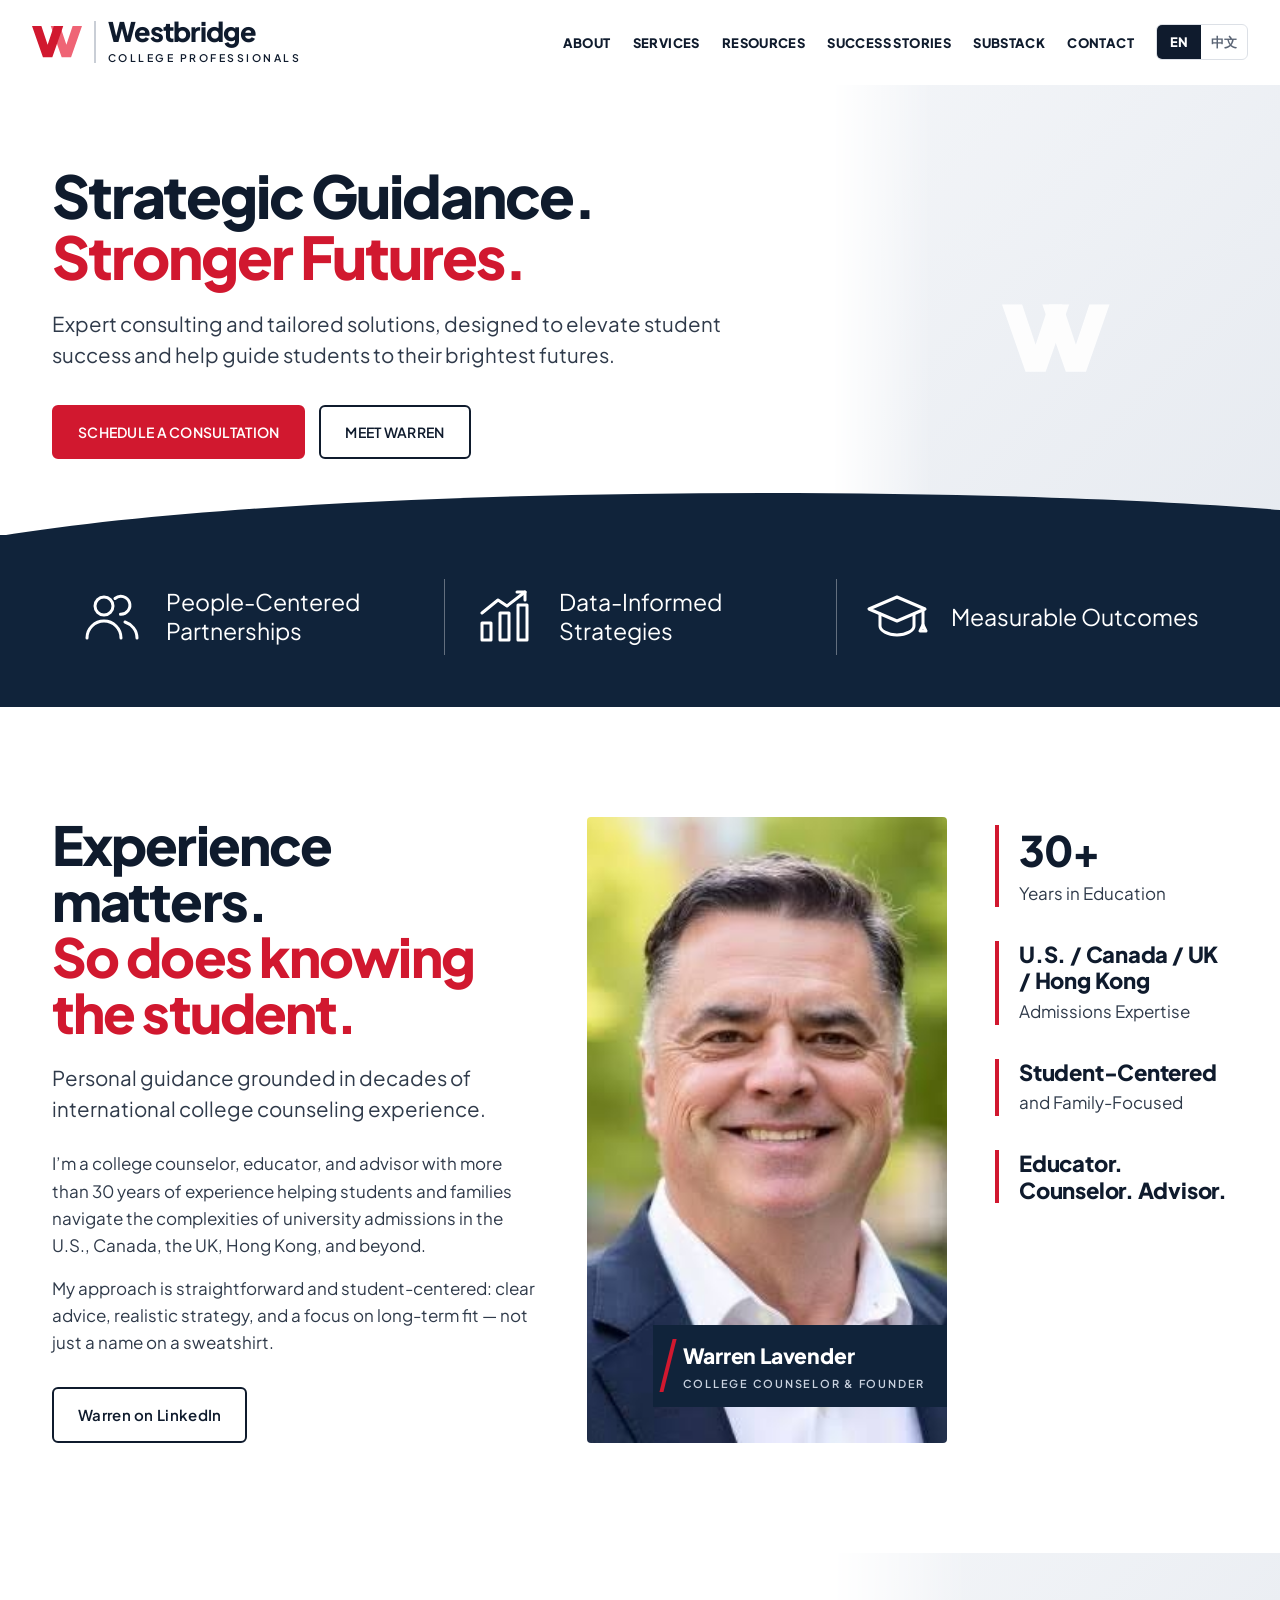
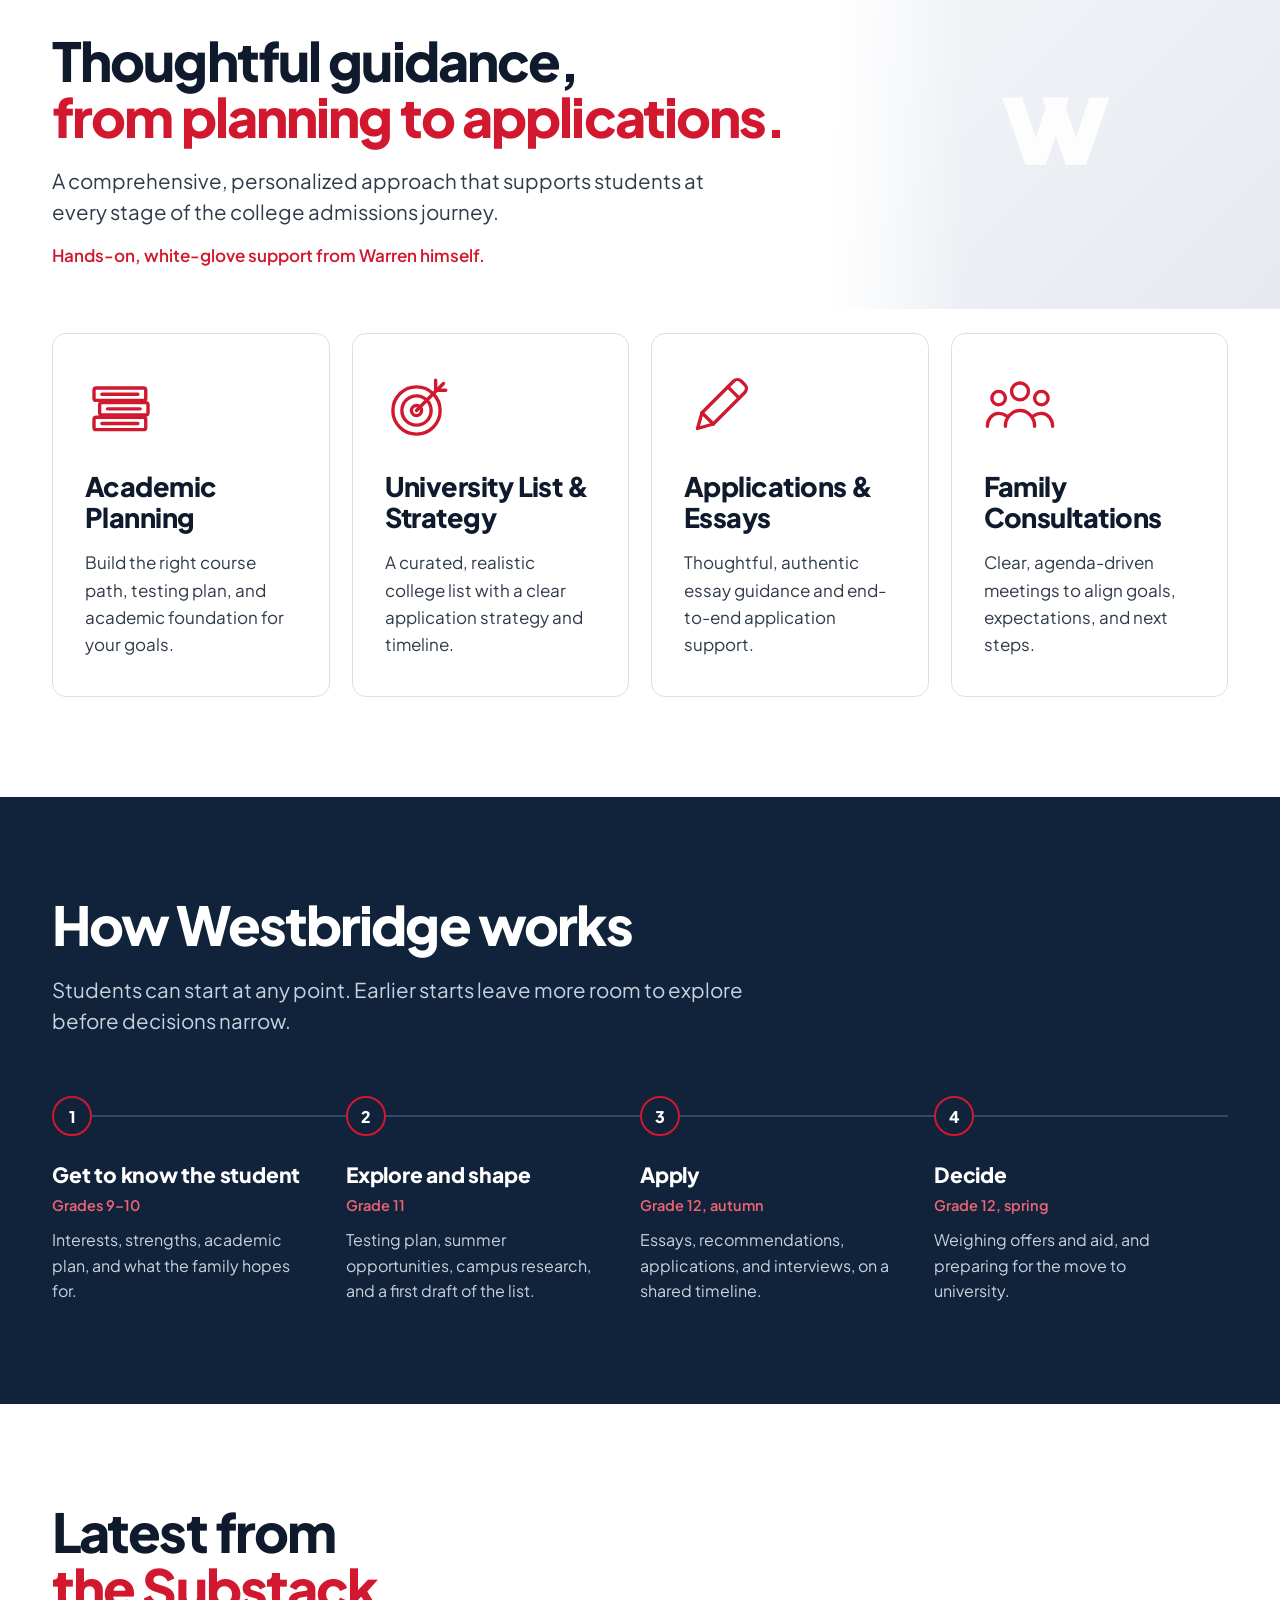
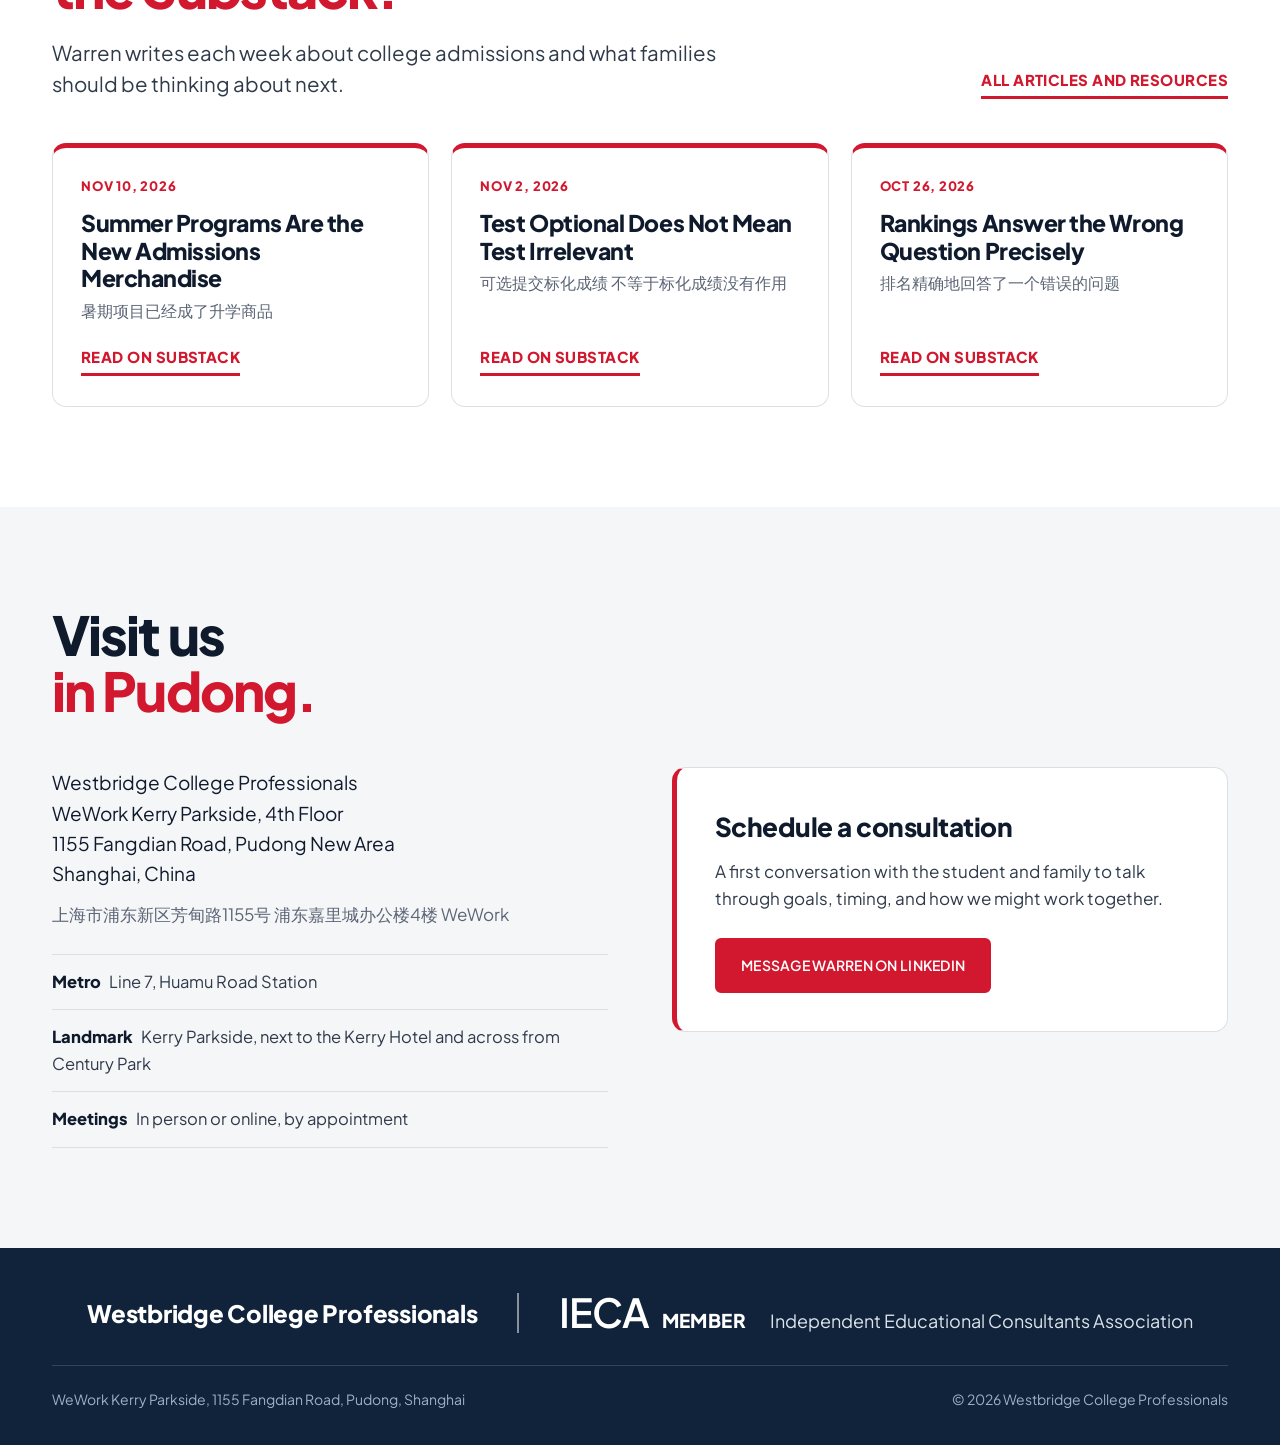
==== commit 481282cc: "Tidy the header and hero; show Substack articles as cards; version asset links Co-Authored-By: Claud" ====
--- a/index.html
+++ b/index.html
@@ -12,9 +12,9 @@
 <meta property="og:image" content="https://westbridge.agency/assets/img/warren.jpg">
 <link rel="icon" href="/assets/favicon.svg" type="image/svg+xml">
 <link rel="preload" href="/assets/fonts/pjs-800.woff2" as="font" type="font/woff2" crossorigin>
-<link rel="stylesheet" href="/assets/site.css">
-<script src="/assets/i18n-zh.js" defer></script>
-<script src="/assets/site.js" defer></script>
+<link rel="stylesheet" href="/assets/site.css?v=aca2b81d">
+<script src="/assets/i18n-zh.js?v=28a9da85" defer></script>
+<script src="/assets/site.js?v=6fd84dea" defer></script>
 </head>
 <body>
 <a class="skip" href="#main" data-i18n="ui.skip">Skip to content</a>
--- a/assets/site.css
+++ b/assets/site.css
@@ -41,7 +41,7 @@
 html[lang^="zh"] .display{letter-spacing:0;line-height:1.25;text-wrap:wrap;word-break:keep-all;overflow-wrap:anywhere}
 html[lang^="zh"] h1.display{font-size:clamp(34px,4.6vw,64px)}
 html[lang^="zh"] h2.display{font-size:clamp(30px,3.8vw,48px)}
-h1.display{font-size:clamp(40px,5.6vw,76px)}
+h1.display{font-size:clamp(38px,4.6vw,68px)}
 h2.display{font-size:clamp(32px,4.2vw,54px)}
 .lede{font-size:clamp(18px,1.6vw,22px);color:var(--text);max-width:34em;margin-top:22px;line-height:1.5}
 .lede.wide{max-width:52em}
@@ -61,15 +61,15 @@
 /* ---------- header ---------- */
 .site-header{position:sticky;top:0;z-index:50;background:rgba(255,255,255,.97);backdrop-filter:saturate(1.4) blur(10px);border-bottom:1px solid transparent;transition:border-color .2s}
 .site-header.scrolled{border-bottom-color:var(--line)}
-.bar{display:flex;align-items:center;gap:26px;height:88px;max-width:1440px;margin:0 auto;padding:0 32px}
+.bar{display:flex;align-items:center;gap:22px;height:84px;max-width:1440px;margin:0 auto;padding:0 32px}
 .brand{display:flex;align-items:center;gap:12px;text-decoration:none;flex:none}
-.brand .mark{width:58px;height:auto}
+.brand .mark{width:50px;height:auto}
 .brand .rule{width:1.5px;height:42px;background:#C9CED6}
-.brand .word{display:block;font-size:30px;font-weight:800;letter-spacing:-.03em;color:var(--ink);line-height:1}
+.brand .word{display:block;font-size:27px;font-weight:800;letter-spacing:-.03em;color:var(--ink);line-height:1}
 .brand .sub{display:block;font-size:10.5px;font-weight:600;letter-spacing:.24em;color:var(--ink);margin-top:5px}
 .nav{margin-left:auto}
-.nav ul{display:flex;gap:24px;list-style:none}
-.nav a{text-decoration:none;font-size:13.5px;font-weight:800;letter-spacing:.03em;text-transform:uppercase;color:var(--ink);padding:8px 0;border-bottom:3px solid transparent;white-space:nowrap}
+.nav ul{display:flex;gap:22px;list-style:none}
+.nav a{text-decoration:none;font-size:13px;font-weight:800;letter-spacing:.03em;text-transform:uppercase;color:var(--ink);padding:8px 0;border-bottom:3px solid transparent;white-space:nowrap}
 .nav a:hover{color:var(--red)}
 .nav a[aria-current]{border-bottom-color:var(--red)}
 html[lang^="zh"] .nav a{text-transform:none;font-size:15px;letter-spacing:.04em}
@@ -78,12 +78,12 @@
 .lang button[aria-pressed="true"]{background:var(--ink);color:#fff}
 .lang button:not([aria-pressed="true"]):hover{color:var(--ink)}
 .menu-btn{display:none;white-space:nowrap;font:inherit;font-size:14px;font-weight:800;background:none;border:1.5px solid var(--ink);color:var(--ink);border-radius:6px;padding:8px 12px;cursor:pointer}
-.header-cta{flex:none}
-@media (min-width:1261px){.nav .menu-cta{display:none}}
-@media (max-width:1260px){
-  .header-cta{display:none}
+.header-cta{flex:none;padding:12px 20px}
+@media (min-width:1121px){.nav .menu-cta{display:none}}
+@media (max-width:1380px){.header-cta{display:none}}
+@media (max-width:1120px){
   .menu-btn{display:inline-block}
-  .nav{position:absolute;left:0;right:0;top:88px;background:#fff;border-bottom:1px solid var(--line);box-shadow:0 18px 30px rgba(16,35,58,.08);display:none}
+  .nav{position:absolute;left:0;right:0;top:84px;background:#fff;border-bottom:1px solid var(--line);box-shadow:0 18px 30px rgba(16,35,58,.08);display:none}
   .nav.open{display:block}
   .nav ul{flex-direction:column;gap:0;padding:8px 24px 22px;max-width:1440px;margin:0 auto}
   .nav li{border-bottom:1px solid var(--line)}
@@ -98,15 +98,15 @@
 @media (max-width:400px){.lang button{min-width:38px;padding:7px 8px}.menu-btn{padding:8px 10px}.brand .word{font-size:21px}}
 
 /* ---------- photo placeholders (swap for Warren's originals) ---------- */
-.ph{position:relative;overflow:hidden;background:linear-gradient(135deg,#EEF1F5 0%,#DCE3EB 100%);color:#fff;display:flex;align-items:center;justify-content:center}
-.ph-mark{width:34%;max-width:180px;opacity:.55}
+.ph{position:relative;overflow:hidden;background:linear-gradient(135deg,#F3F5F8 0%,#E6EAF0 100%);color:#fff;display:flex;align-items:center;justify-content:center}
+.ph-mark{width:24%;max-width:120px;opacity:.9}
 
 /* ---------- hero ---------- */
 .hero{position:relative;overflow:hidden;background:#fff}
-.hero-grid{display:grid;grid-template-columns:minmax(0,1fr) minmax(0,1fr);align-items:stretch;max-width:1440px;margin:0 auto}
-.hero-text{padding:64px 32px 120px max(32px,calc((100vw - 1240px)/2 + 32px));position:relative;z-index:1}
+.hero-grid{display:grid;grid-template-columns:minmax(0,1.3fr) minmax(0,.7fr);align-items:stretch;max-width:1440px;margin:0 auto}
+.hero-text{padding:80px 32px 132px max(32px,calc((100vw - 1240px)/2 + 32px));position:relative;z-index:1}
 .hero .ctas{display:flex;gap:14px;flex-wrap:wrap;margin-top:34px}
-.hero-ph{min-height:520px;-webkit-mask-image:linear-gradient(to right,transparent 0,#000 22%);mask-image:linear-gradient(to right,transparent 0,#000 22%)}
+.hero-ph{min-height:460px;-webkit-mask-image:linear-gradient(to right,transparent 0,#000 22%);mask-image:linear-gradient(to right,transparent 0,#000 22%)}
 .hero-ph.short{min-height:360px}
 @media (max-width:900px){
   .hero-grid{grid-template-columns:1fr}
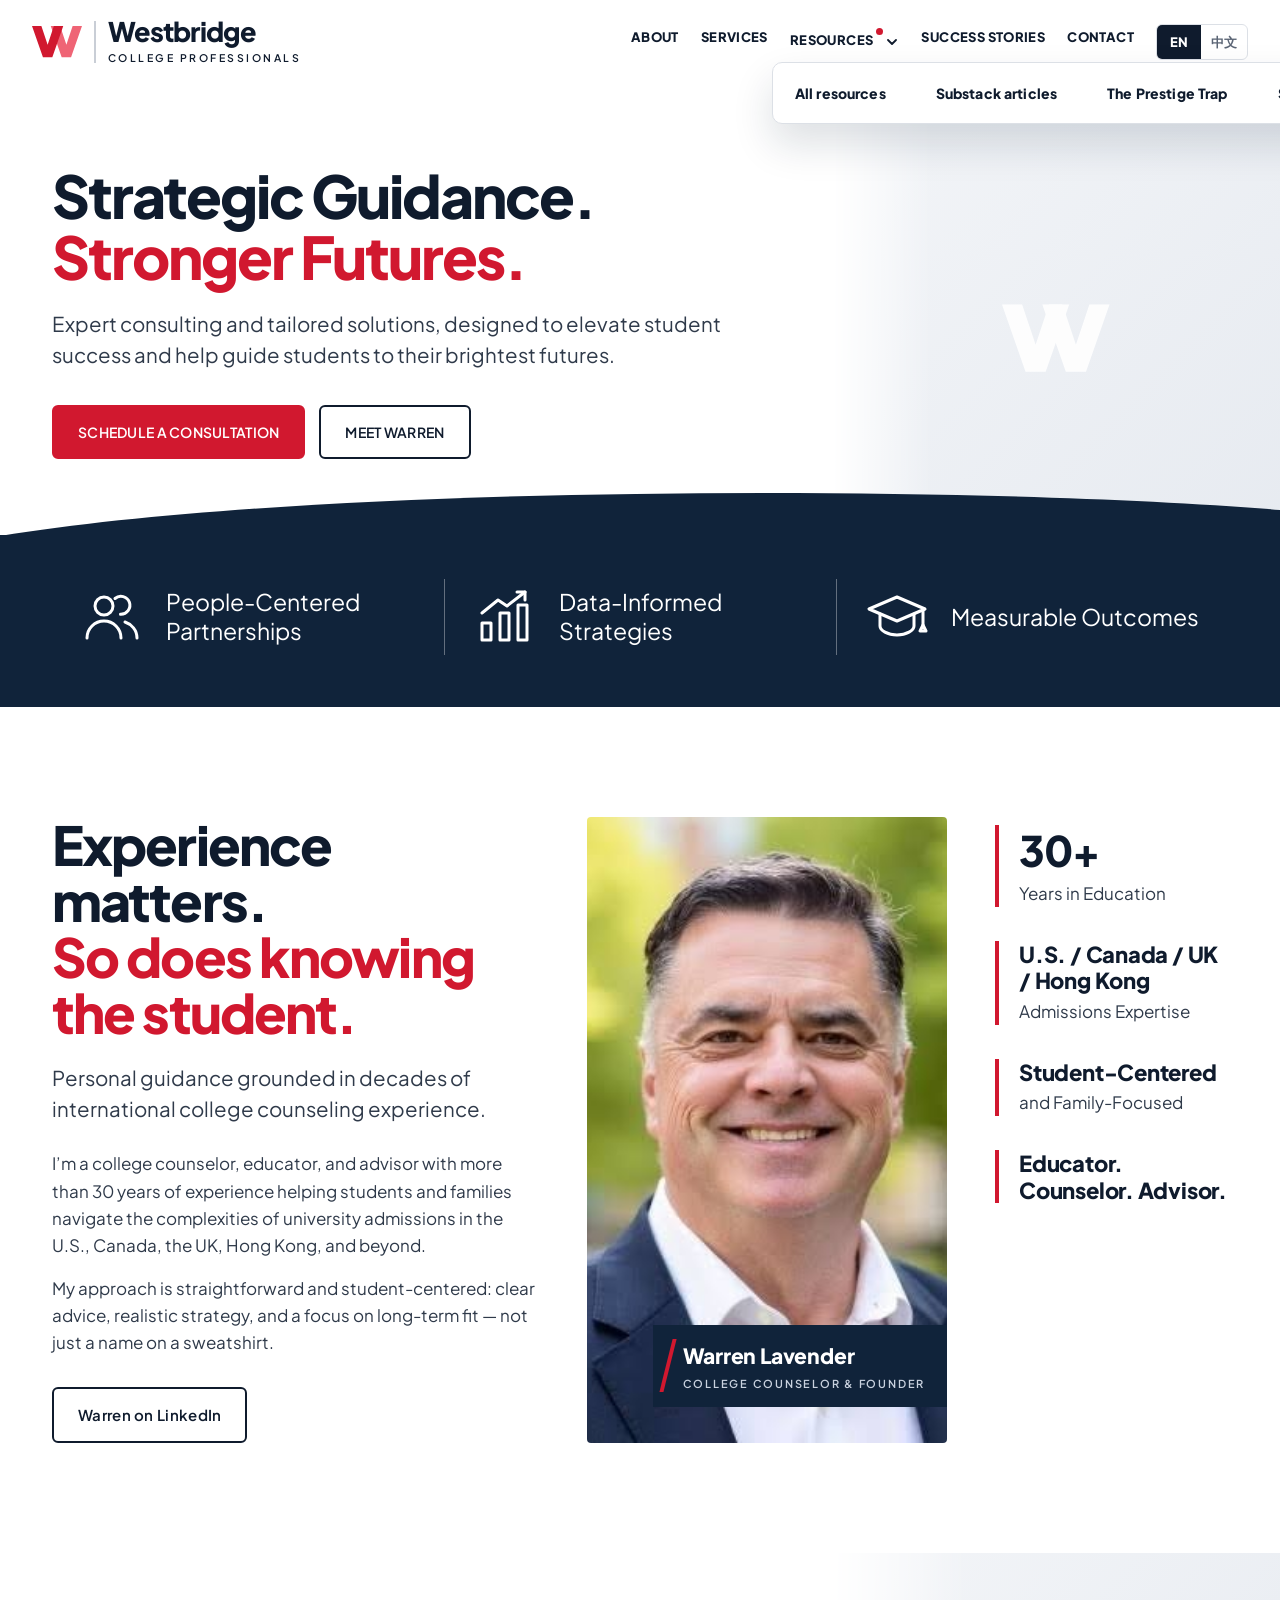
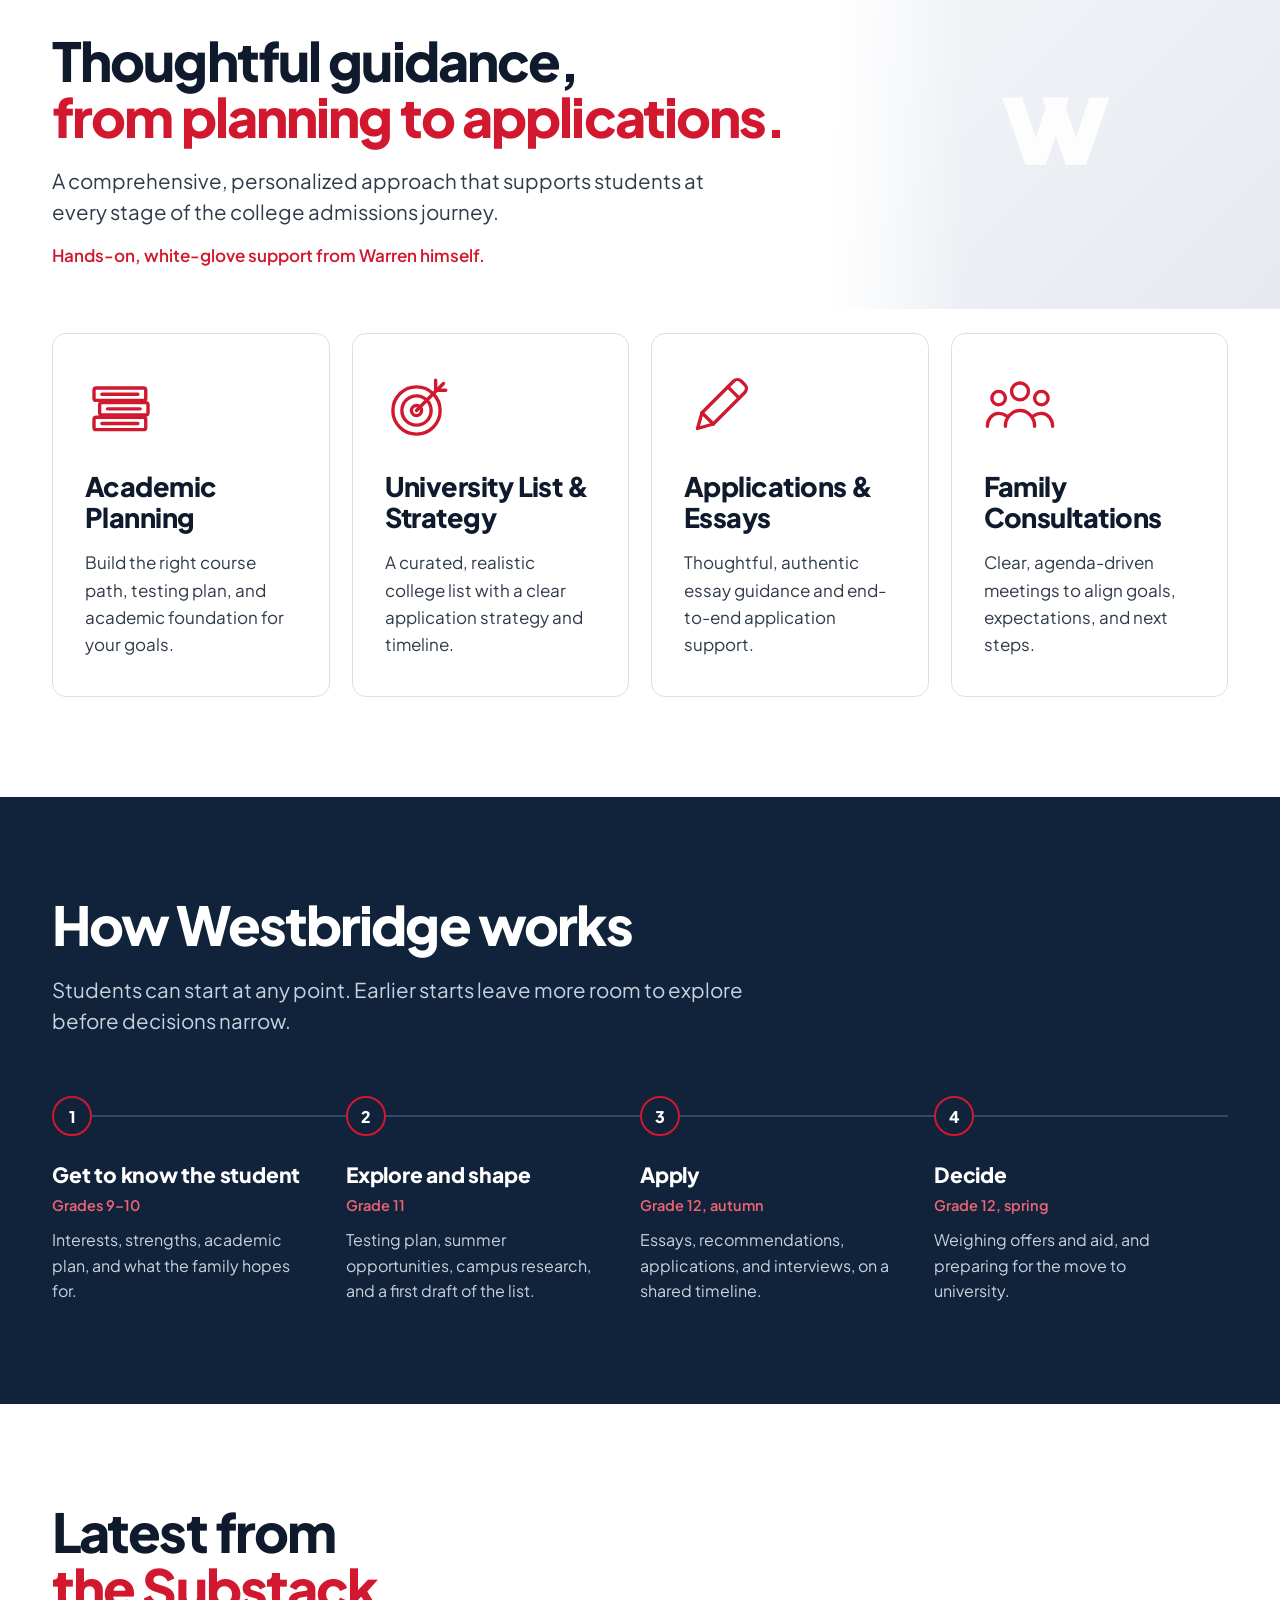
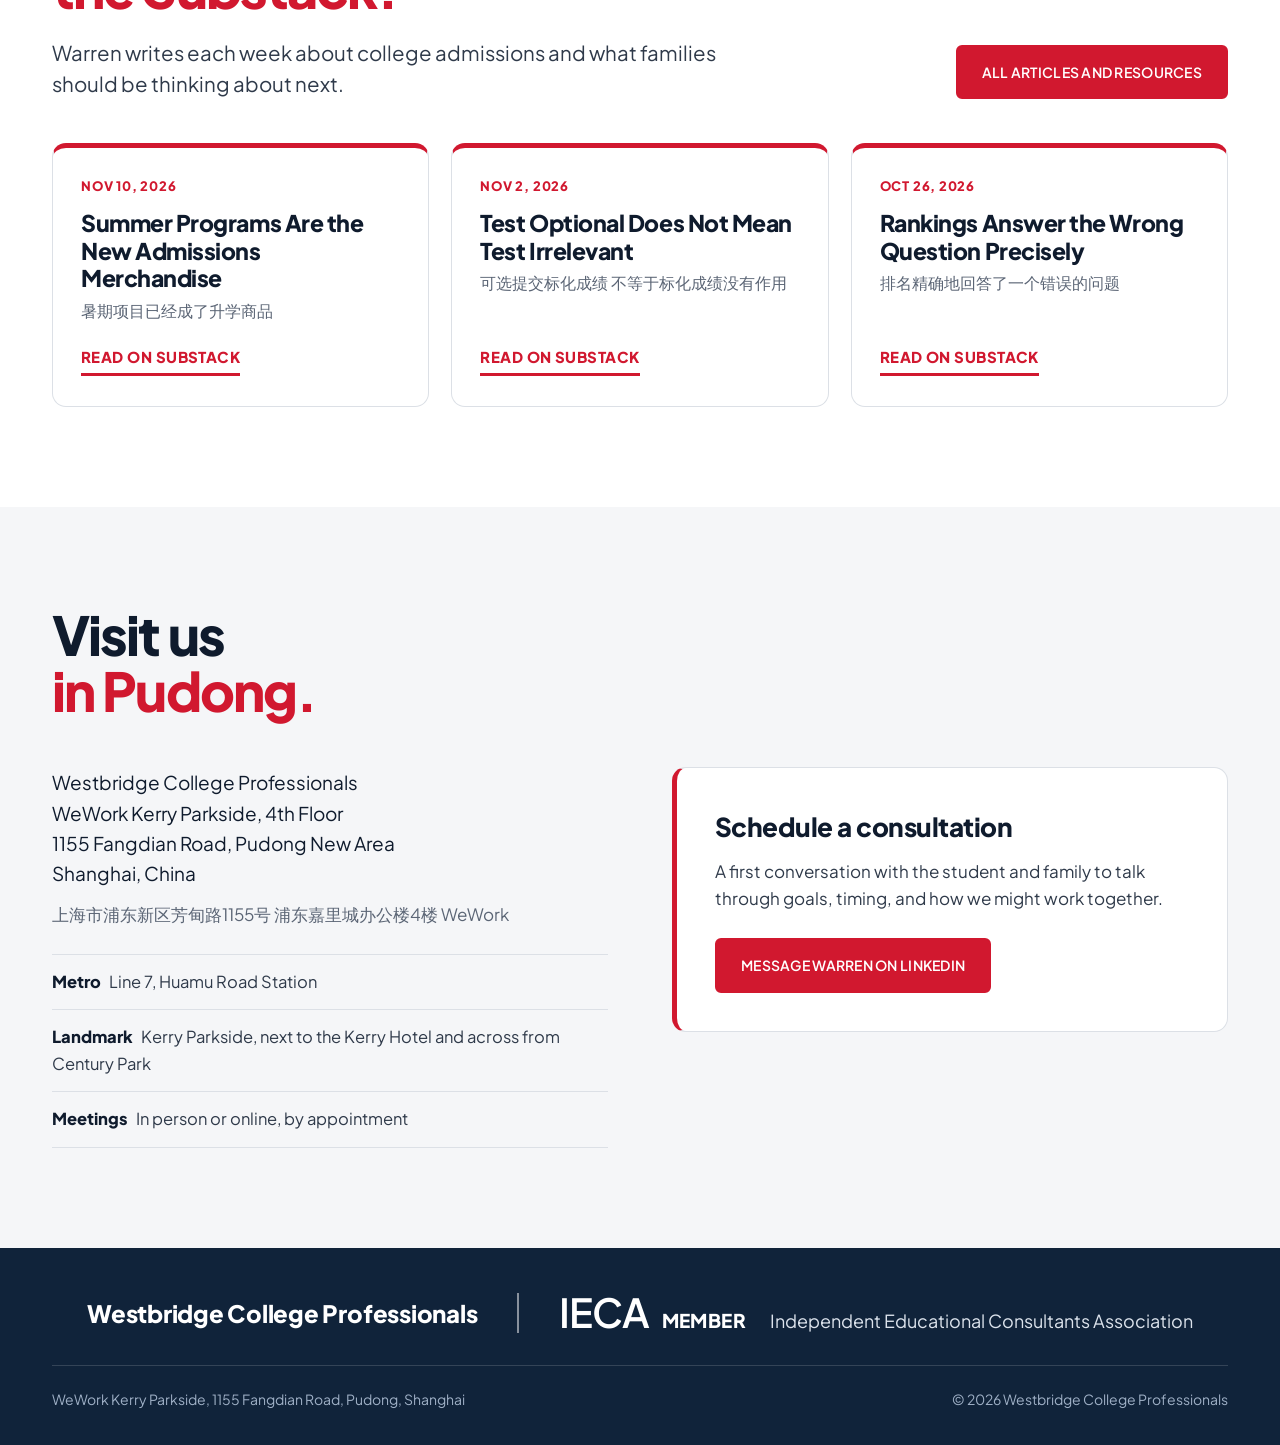
==== commit e66b4bfd: "Resources dropdown in the menu; Substack moved into it with an external-link arrow - Dropdown opens " ====
--- a/index.html
+++ b/index.html
@@ -12,9 +12,9 @@
 <meta property="og:image" content="https://westbridge.agency/assets/img/warren.jpg">
 <link rel="icon" href="/assets/favicon.svg" type="image/svg+xml">
 <link rel="preload" href="/assets/fonts/pjs-800.woff2" as="font" type="font/woff2" crossorigin>
-<link rel="stylesheet" href="/assets/site.css?v=aca2b81d">
-<script src="/assets/i18n-zh.js?v=28a9da85" defer></script>
-<script src="/assets/site.js?v=6fd84dea" defer></script>
+<link rel="stylesheet" href="/assets/site.css?v=727f0eb8">
+<script src="/assets/i18n-zh.js?v=1043d926" defer></script>
+<script src="/assets/site.js?v=3e6397ee" defer></script>
 </head>
 <body>
 <a class="skip" href="#main" data-i18n="ui.skip">Skip to content</a>
@@ -30,9 +30,16 @@
       <ul>
         <li><a href="/#about" data-spy="about" data-i18n="nav.about">About</a></li>
         <li><a href="/#services" data-spy="services" data-i18n="nav.services">Services</a></li>
-        <li><a href="/resources" data-i18n="nav.resources">Resources</a></li>
+        <li class="has-dd">
+          <a href="/resources" data-i18n="nav.resources">Resources</a><span class="nav-dot" aria-hidden="true"></span><button class="dd-toggle" type="button" aria-expanded="false" aria-label="More under Resources" data-i18n-aria="nav.resources.more"><svg viewBox="0 0 10 6" aria-hidden="true"><path d="M1 1l4 4 4-4" fill="none" stroke="currentColor" stroke-width="1.8" stroke-linecap="round" stroke-linejoin="round"/></svg></button>
+          <ul class="dd">
+            <li><a href="/resources" data-i18n="dd.all">All resources</a></li>
+            <li><a href="/resources#substack" data-i18n="dd.articles">Substack articles</a></li>
+            <li><a href="/resources#book" data-i18n="dd.book">The Prestige Trap</a></li>
+            <li><a class="ext" href="https://collegeclearly.substack.com/" target="_blank" rel="noopener noreferrer"><span data-i18n="dd.substack">Substack</span><svg class="ext-ic" viewBox="0 0 12 12" aria-hidden="true"><path d="M4 2h6v6M10 2 3.5 8.5" fill="none" stroke="currentColor" stroke-width="1.6" stroke-linecap="round"/></svg></a></li>
+          </ul>
+        </li>
         <li><a href="/success-stories" data-i18n="nav.stories">Success Stories</a></li>
-        <li><a href="https://collegeclearly.substack.com/" target="_blank" rel="noopener noreferrer" data-i18n="nav.substack">Substack</a></li>
         <li><a href="/#contact" data-spy="contact" data-i18n="nav.contact">Contact</a></li>
         <li class="menu-cta"><a class="btn caps" href="/#contact" data-i18n="cta.schedule">Schedule a consultation</a></li>
       </ul>
@@ -159,7 +166,7 @@
           <h2 class="display" id="latest-title"><span data-i18n="latest.title1">Latest from</span> <span class="accent" data-i18n="latest.title2">the Substack.</span></h2>
           <p class="lede" data-i18n="latest.lede">Warren writes each week about college admissions and what families should be thinking about next.</p>
         </div>
-        <a class="textlink" href="/resources#substack" data-i18n="latest.all">All articles and resources</a>
+        <a class="btn caps" href="/resources" data-i18n="latest.all">All articles and resources</a>
       </div>
       <div class="post-grid">
         <article class="post-card">
--- a/assets/site.css
+++ b/assets/site.css
@@ -89,6 +89,12 @@
   .nav li{border-bottom:1px solid var(--line)}
   .nav a{display:block;padding:15px 0;font-size:15px;border-bottom:0}
   .nav a[aria-current]{color:var(--red)}
+  .nav .has-dd{flex-wrap:wrap;gap:0}
+  .nav .has-dd>a{flex:1}
+  .nav .dd-toggle{padding:15px 10px}
+  .nav ul .dd{position:static;display:none;box-shadow:none;border:0;border-left:3px solid var(--line);border-radius:0;padding:0 0 10px 14px;min-width:0;width:100%}
+  .nav ul .has-dd.open .dd{display:block}
+  .nav .nav-dot{margin-top:16px}
   .nav .menu-cta{border:0;padding-top:16px}
   .nav .menu-cta a{color:#fff;text-align:center;display:flex}
   .lang{margin-left:auto}
@@ -96,6 +102,20 @@
 @media (max-width:640px){.bar{padding:0 20px}}
 @media (max-width:520px){.brand .rule,.brand .sub{display:none}.brand .word{font-size:23px}.brand .mark{width:40px}.bar{height:72px;gap:10px}.nav{top:72px}}
 @media (max-width:400px){.lang button{min-width:38px;padding:7px 8px}.menu-btn{padding:8px 10px}.brand .word{font-size:21px}}
+
+/* dropdown under Resources */
+.has-dd{position:relative;display:flex;align-items:center;gap:2px}
+.dd-toggle{display:inline-flex;align-items:center;background:none;border:0;color:var(--ink);cursor:pointer;padding:8px 2px}
+.dd-toggle svg{width:10px;height:6px;transition:transform .15s}
+.has-dd.open .dd-toggle svg{transform:rotate(180deg)}
+.nav-dot{width:7px;height:7px;border-radius:50%;background:var(--red);align-self:flex-start;margin:6px 0 0 1px;flex:none}
+.dd{list-style:none;position:absolute;top:100%;left:-18px;min-width:230px;background:#fff;border:1.5px solid var(--line);border-radius:10px;box-shadow:0 20px 40px rgba(16,35,58,.14);padding:8px;display:none;z-index:60}
+.has-dd.open .dd{display:block}
+.dd li{border:0}
+.dd a{display:flex;align-items:center;gap:8px;padding:11px 14px;border-radius:7px;font-size:14px;text-transform:none;letter-spacing:.01em;border-bottom:0}
+.dd a:hover{background:var(--soft);color:var(--red)}
+.ext-ic{width:12px;height:12px;color:var(--muted);flex:none}
+html[lang^="zh"] .dd a{font-size:15px}
 
 /* ---------- photo placeholders (swap for Warren's originals) ---------- */
 .ph{position:relative;overflow:hidden;background:linear-gradient(135deg,#F3F5F8 0%,#E6EAF0 100%);color:#fff;display:flex;align-items:center;justify-content:center}
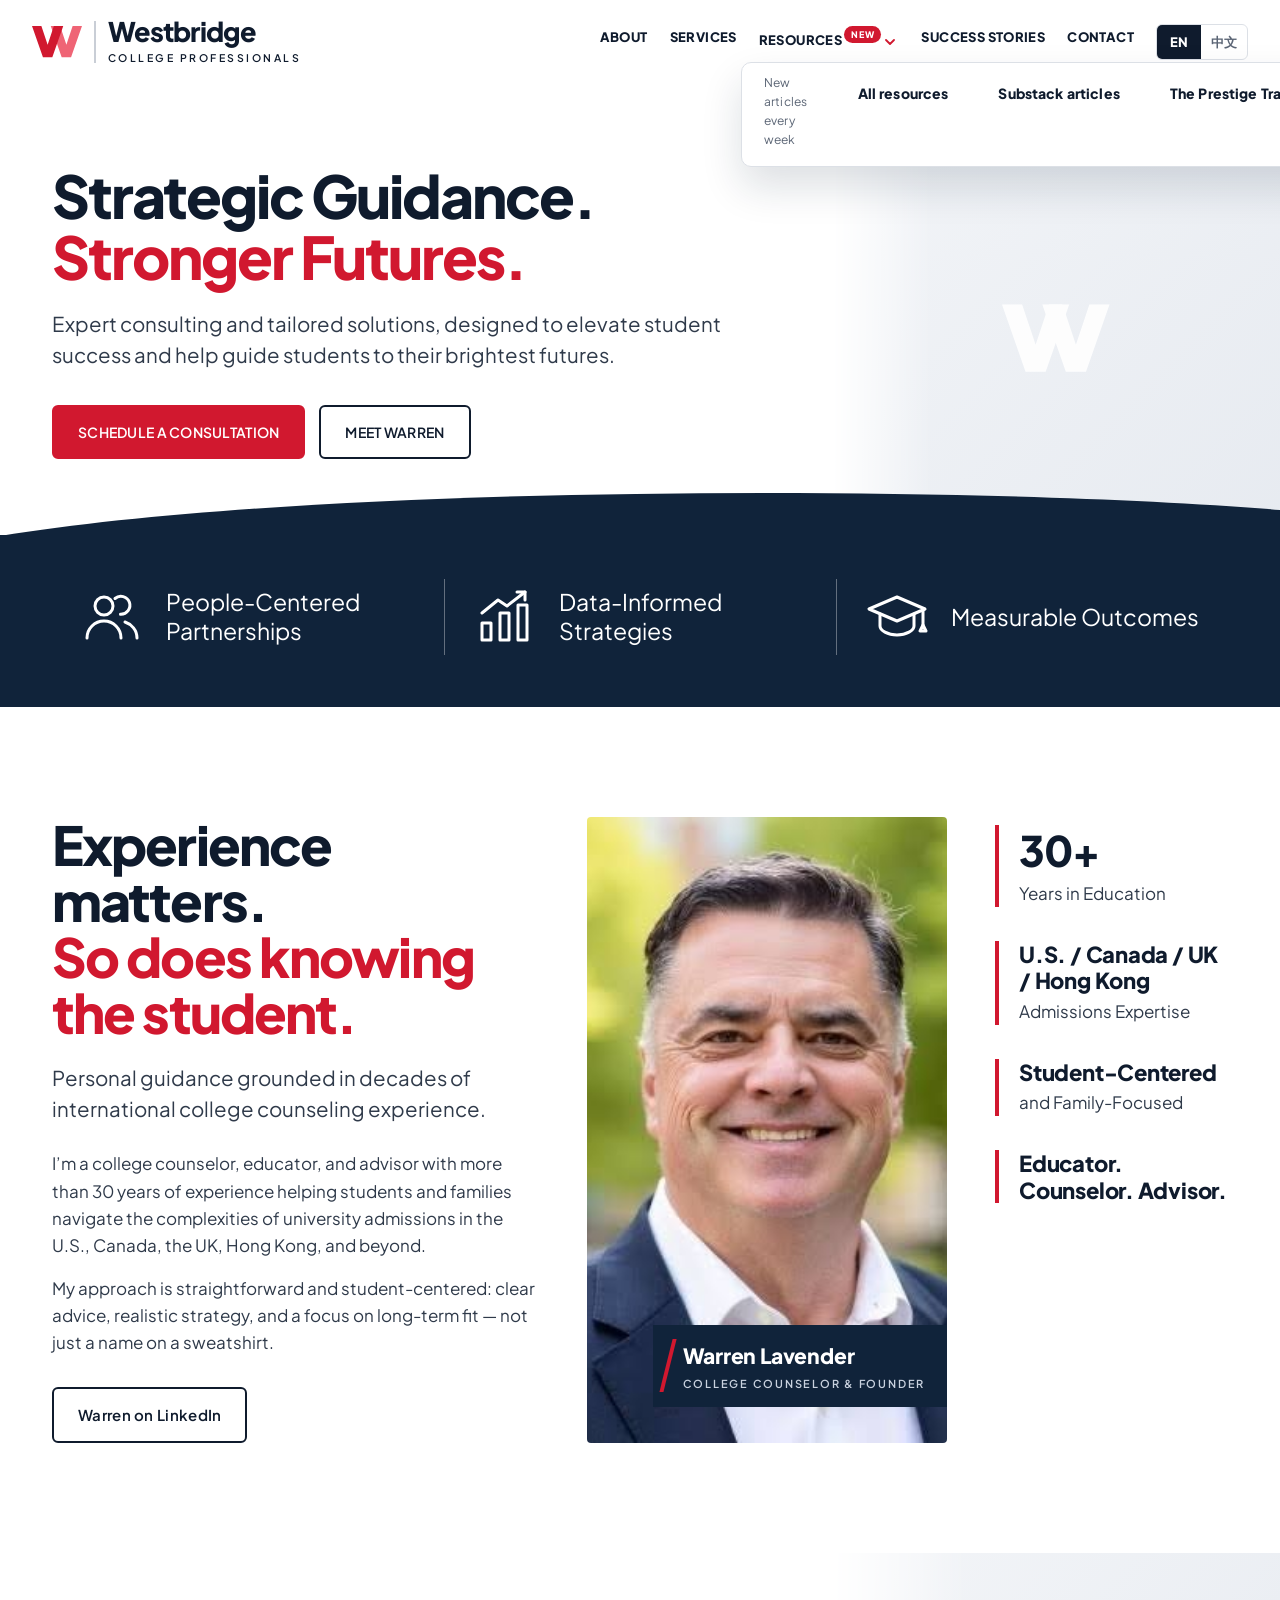
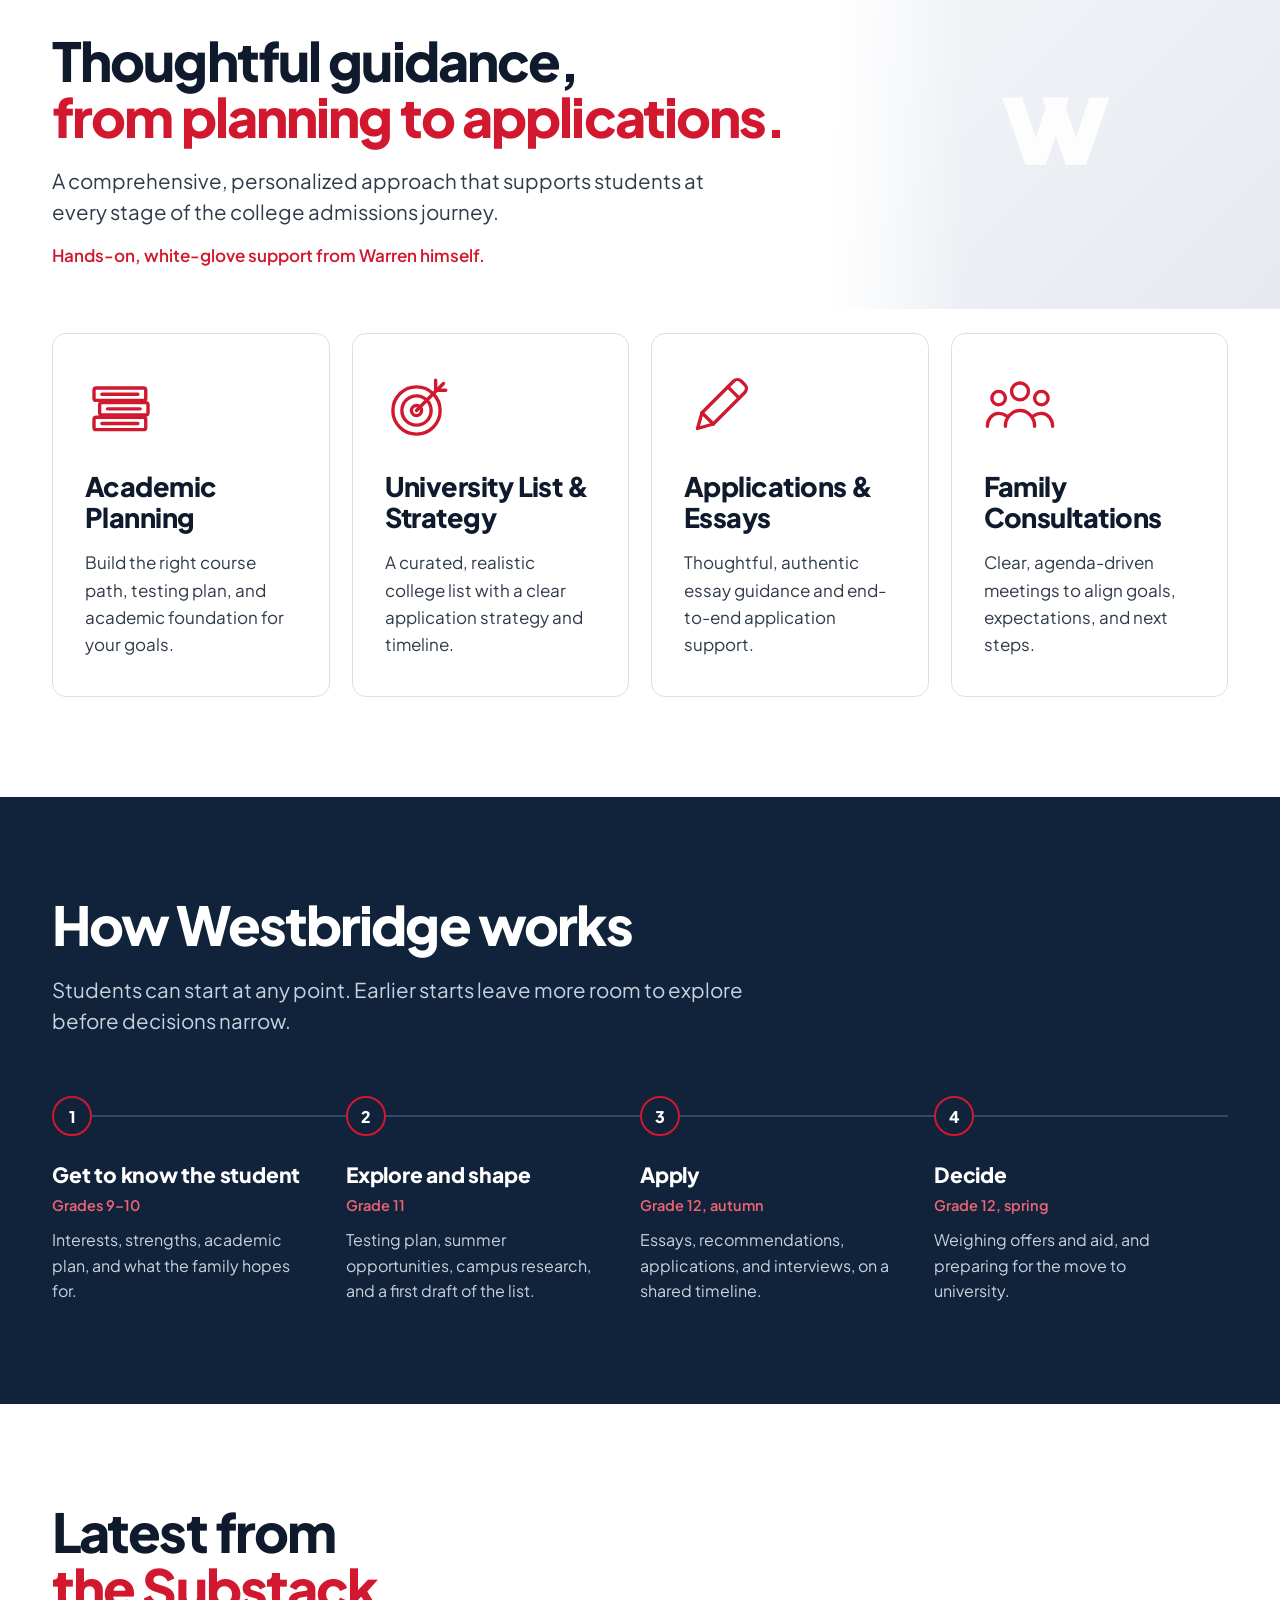
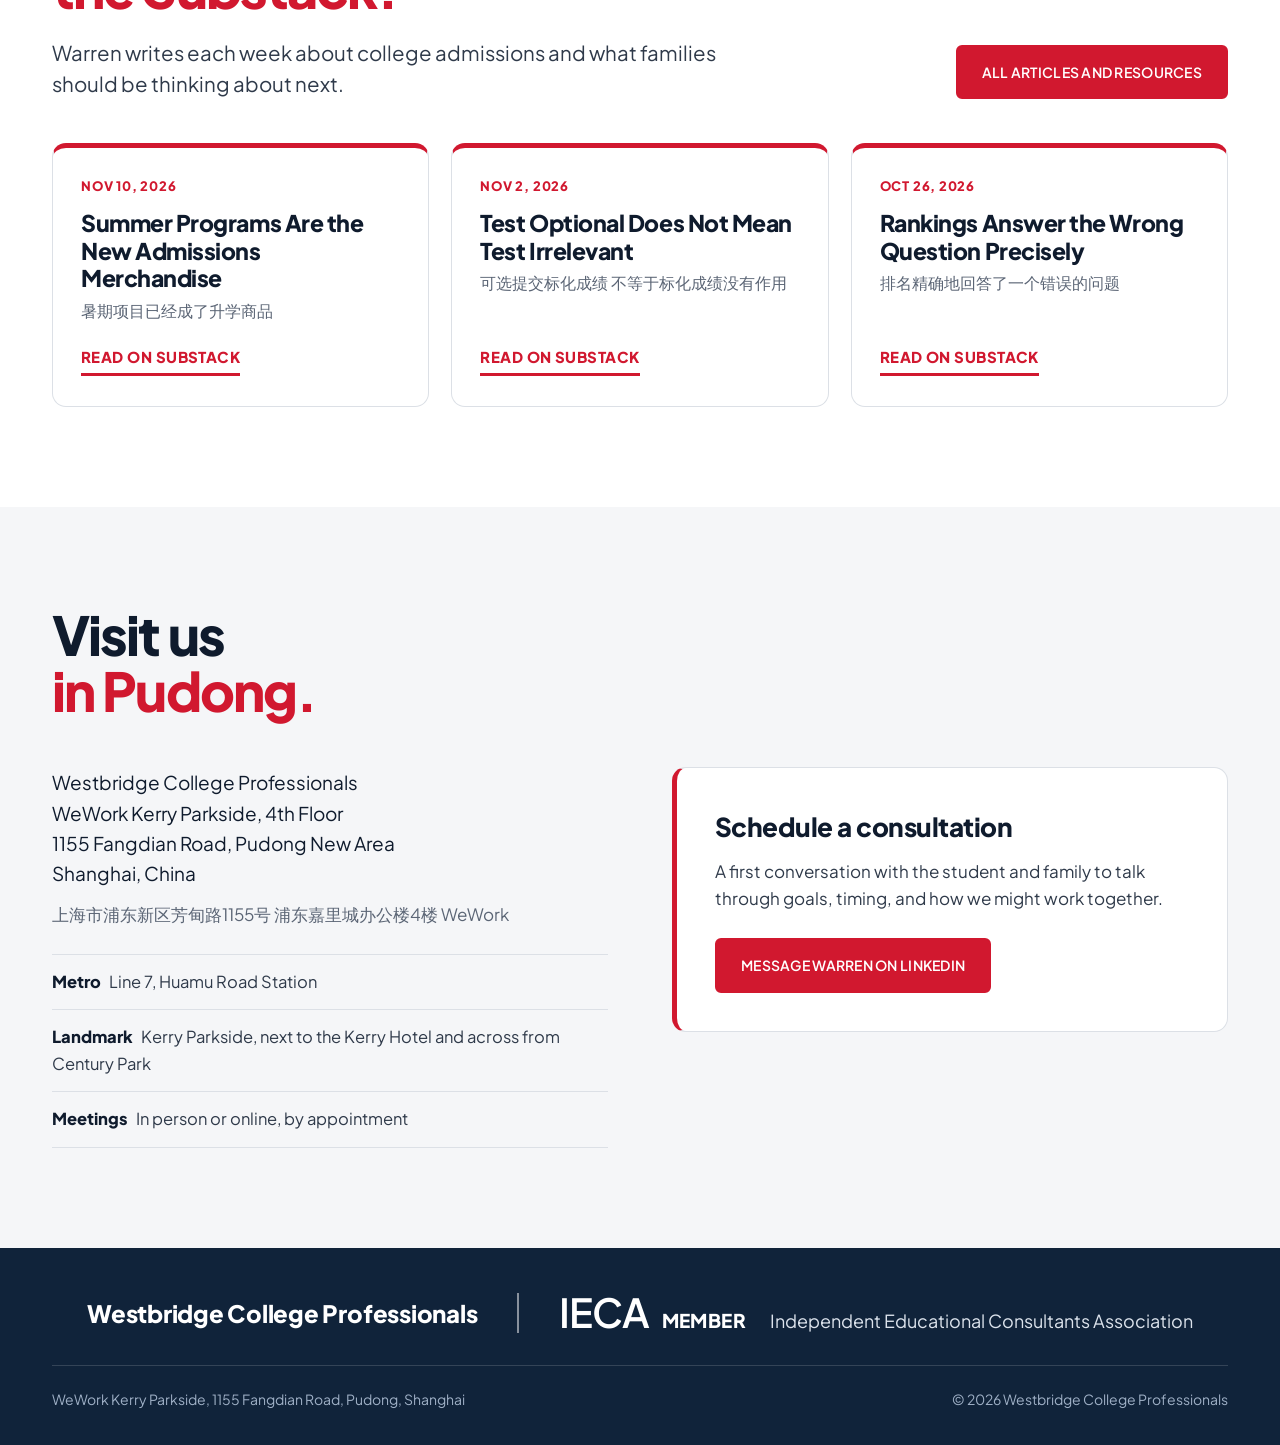
==== commit b92a3713: "Dropdown closes on outside click and back-navigation; NEW pill replaces the red dot Co-Authored-By: " ====
--- a/index.html
+++ b/index.html
@@ -12,9 +12,9 @@
 <meta property="og:image" content="https://westbridge.agency/assets/img/warren.jpg">
 <link rel="icon" href="/assets/favicon.svg" type="image/svg+xml">
 <link rel="preload" href="/assets/fonts/pjs-800.woff2" as="font" type="font/woff2" crossorigin>
-<link rel="stylesheet" href="/assets/site.css?v=727f0eb8">
-<script src="/assets/i18n-zh.js?v=1043d926" defer></script>
-<script src="/assets/site.js?v=3e6397ee" defer></script>
+<link rel="stylesheet" href="/assets/site.css?v=beebe16f">
+<script src="/assets/i18n-zh.js?v=b95c4b94" defer></script>
+<script src="/assets/site.js?v=145a90b2" defer></script>
 </head>
 <body>
 <a class="skip" href="#main" data-i18n="ui.skip">Skip to content</a>
@@ -31,8 +31,9 @@
         <li><a href="/#about" data-spy="about" data-i18n="nav.about">About</a></li>
         <li><a href="/#services" data-spy="services" data-i18n="nav.services">Services</a></li>
         <li class="has-dd">
-          <a href="/resources" data-i18n="nav.resources">Resources</a><span class="nav-dot" aria-hidden="true"></span><button class="dd-toggle" type="button" aria-expanded="false" aria-label="More under Resources" data-i18n-aria="nav.resources.more"><svg viewBox="0 0 10 6" aria-hidden="true"><path d="M1 1l4 4 4-4" fill="none" stroke="currentColor" stroke-width="1.8" stroke-linecap="round" stroke-linejoin="round"/></svg></button>
+          <a href="/resources" data-i18n="nav.resources">Resources</a><span class="new-pill" data-i18n="nav.new">NEW</span><button class="dd-toggle" type="button" aria-expanded="false" aria-label="More under Resources" data-i18n-aria="nav.resources.more"><svg viewBox="0 0 10 6" aria-hidden="true"><path d="M1 1l4 4 4-4" fill="none" stroke="currentColor" stroke-width="1.8" stroke-linecap="round" stroke-linejoin="round"/></svg></button>
           <ul class="dd">
+            <li><span class="dd-note" data-i18n="dd.note">New articles every week</span></li>
             <li><a href="/resources" data-i18n="dd.all">All resources</a></li>
             <li><a href="/resources#substack" data-i18n="dd.articles">Substack articles</a></li>
             <li><a href="/resources#book" data-i18n="dd.book">The Prestige Trap</a></li>
--- a/assets/site.css
+++ b/assets/site.css
@@ -94,7 +94,7 @@
   .nav .dd-toggle{padding:15px 10px}
   .nav ul .dd{position:static;display:none;box-shadow:none;border:0;border-left:3px solid var(--line);border-radius:0;padding:0 0 10px 14px;min-width:0;width:100%}
   .nav ul .has-dd.open .dd{display:block}
-  .nav .nav-dot{margin-top:16px}
+  .nav .new-pill{margin-top:14px}
   .nav .menu-cta{border:0;padding-top:16px}
   .nav .menu-cta a{color:#fff;text-align:center;display:flex}
   .lang{margin-left:auto}
@@ -104,16 +104,18 @@
 @media (max-width:400px){.lang button{min-width:38px;padding:7px 8px}.menu-btn{padding:8px 10px}.brand .word{font-size:21px}}
 
 /* dropdown under Resources */
-.has-dd{position:relative;display:flex;align-items:center;gap:2px}
-.dd-toggle{display:inline-flex;align-items:center;background:none;border:0;color:var(--ink);cursor:pointer;padding:8px 2px}
+.has-dd{position:relative;display:flex;align-items:center;gap:0}
+.dd-toggle{display:inline-flex;align-items:center;background:none;border:0;color:var(--red);cursor:pointer;padding:8px 4px}
 .dd-toggle svg{width:10px;height:6px;transition:transform .15s}
 .has-dd.open .dd-toggle svg{transform:rotate(180deg)}
-.nav-dot{width:7px;height:7px;border-radius:50%;background:var(--red);align-self:flex-start;margin:6px 0 0 1px;flex:none}
+.new-pill{font-size:9px;font-weight:800;letter-spacing:.08em;color:#fff;background:var(--red);border-radius:99px;padding:2.5px 7px;align-self:flex-start;margin:4px 0 0 2px;flex:none;line-height:1.3}
+html[lang^="zh"] .new-pill{font-size:11px;letter-spacing:.04em;padding:2px 7px}
 .dd{list-style:none;position:absolute;top:100%;left:-18px;min-width:230px;background:#fff;border:1.5px solid var(--line);border-radius:10px;box-shadow:0 20px 40px rgba(16,35,58,.14);padding:8px;display:none;z-index:60}
 .has-dd.open .dd{display:block}
 .dd li{border:0}
 .dd a{display:flex;align-items:center;gap:8px;padding:11px 14px;border-radius:7px;font-size:14px;text-transform:none;letter-spacing:.01em;border-bottom:0}
 .dd a:hover{background:var(--soft);color:var(--red)}
+.dd .dd-note{display:block;font-size:12px;color:var(--muted);padding:2px 14px 8px;letter-spacing:.02em}
 .ext-ic{width:12px;height:12px;color:var(--muted);flex:none}
 html[lang^="zh"] .dd a{font-size:15px}
 
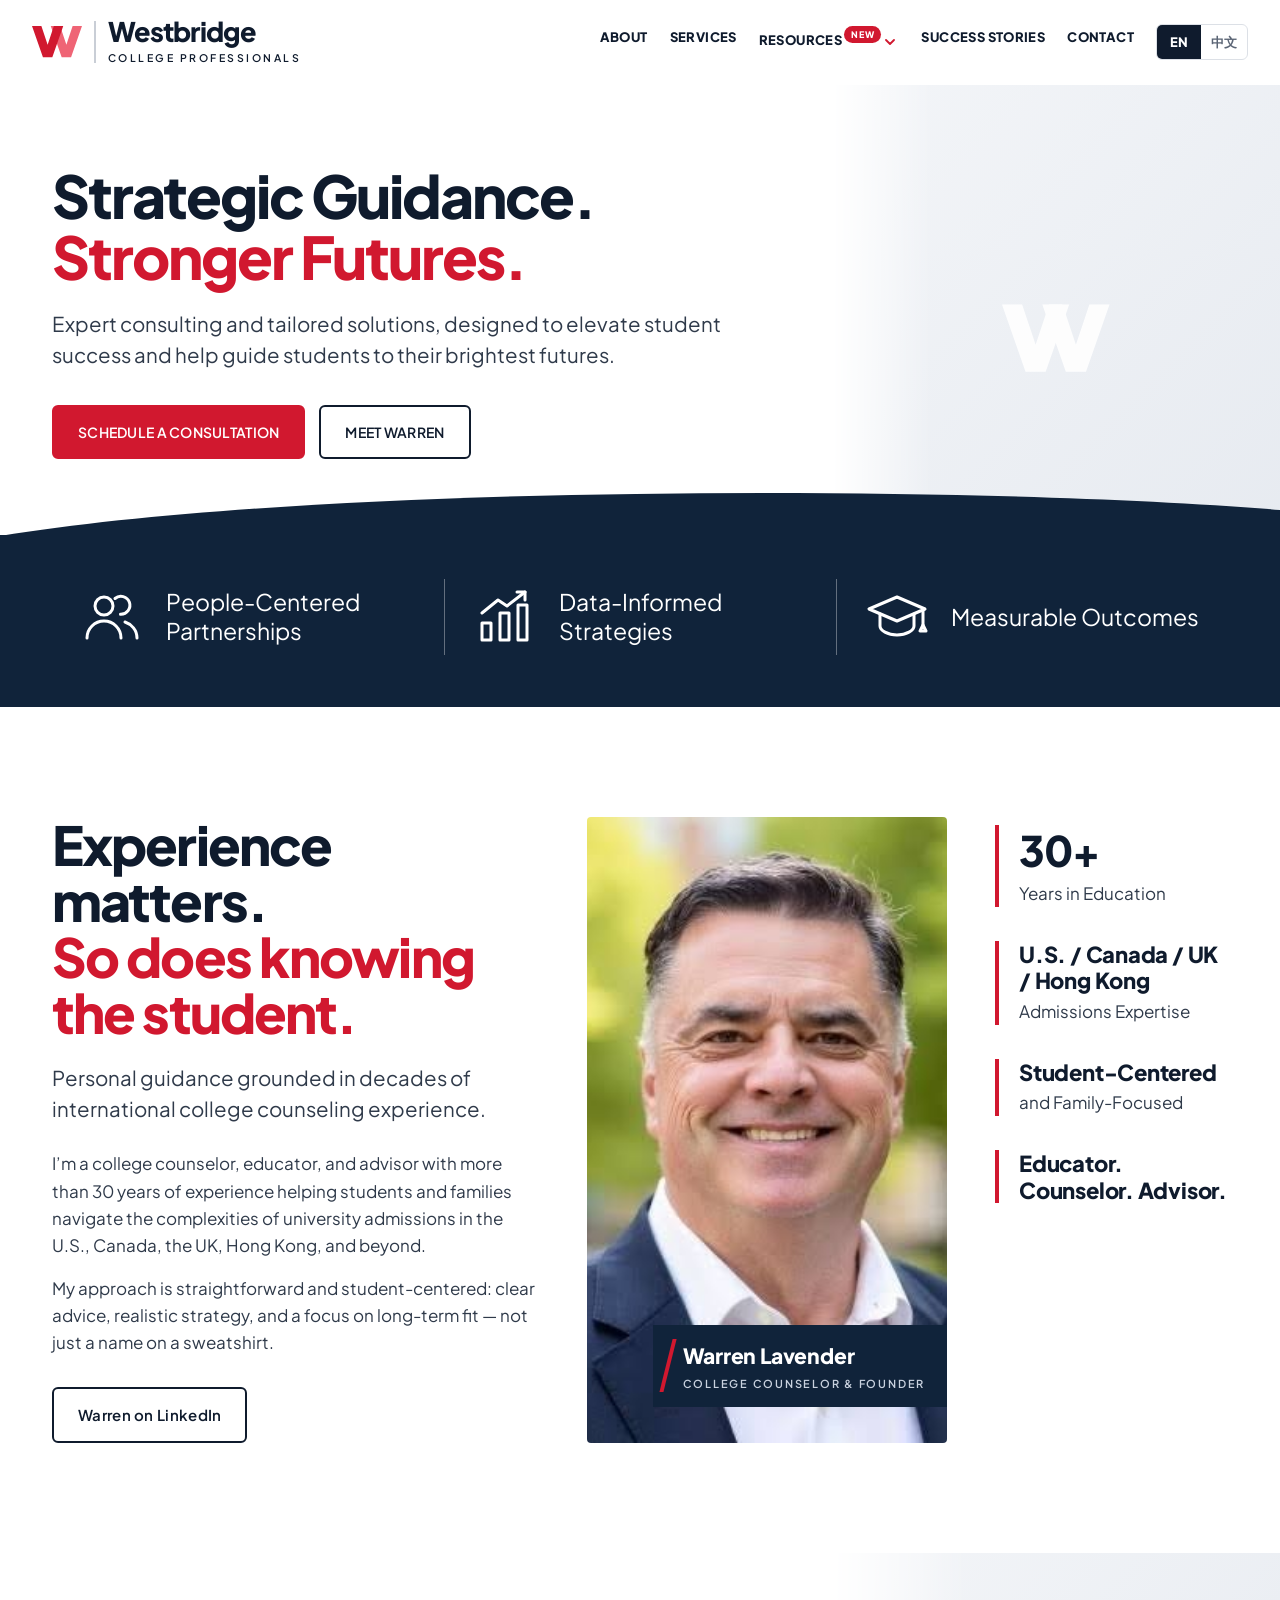
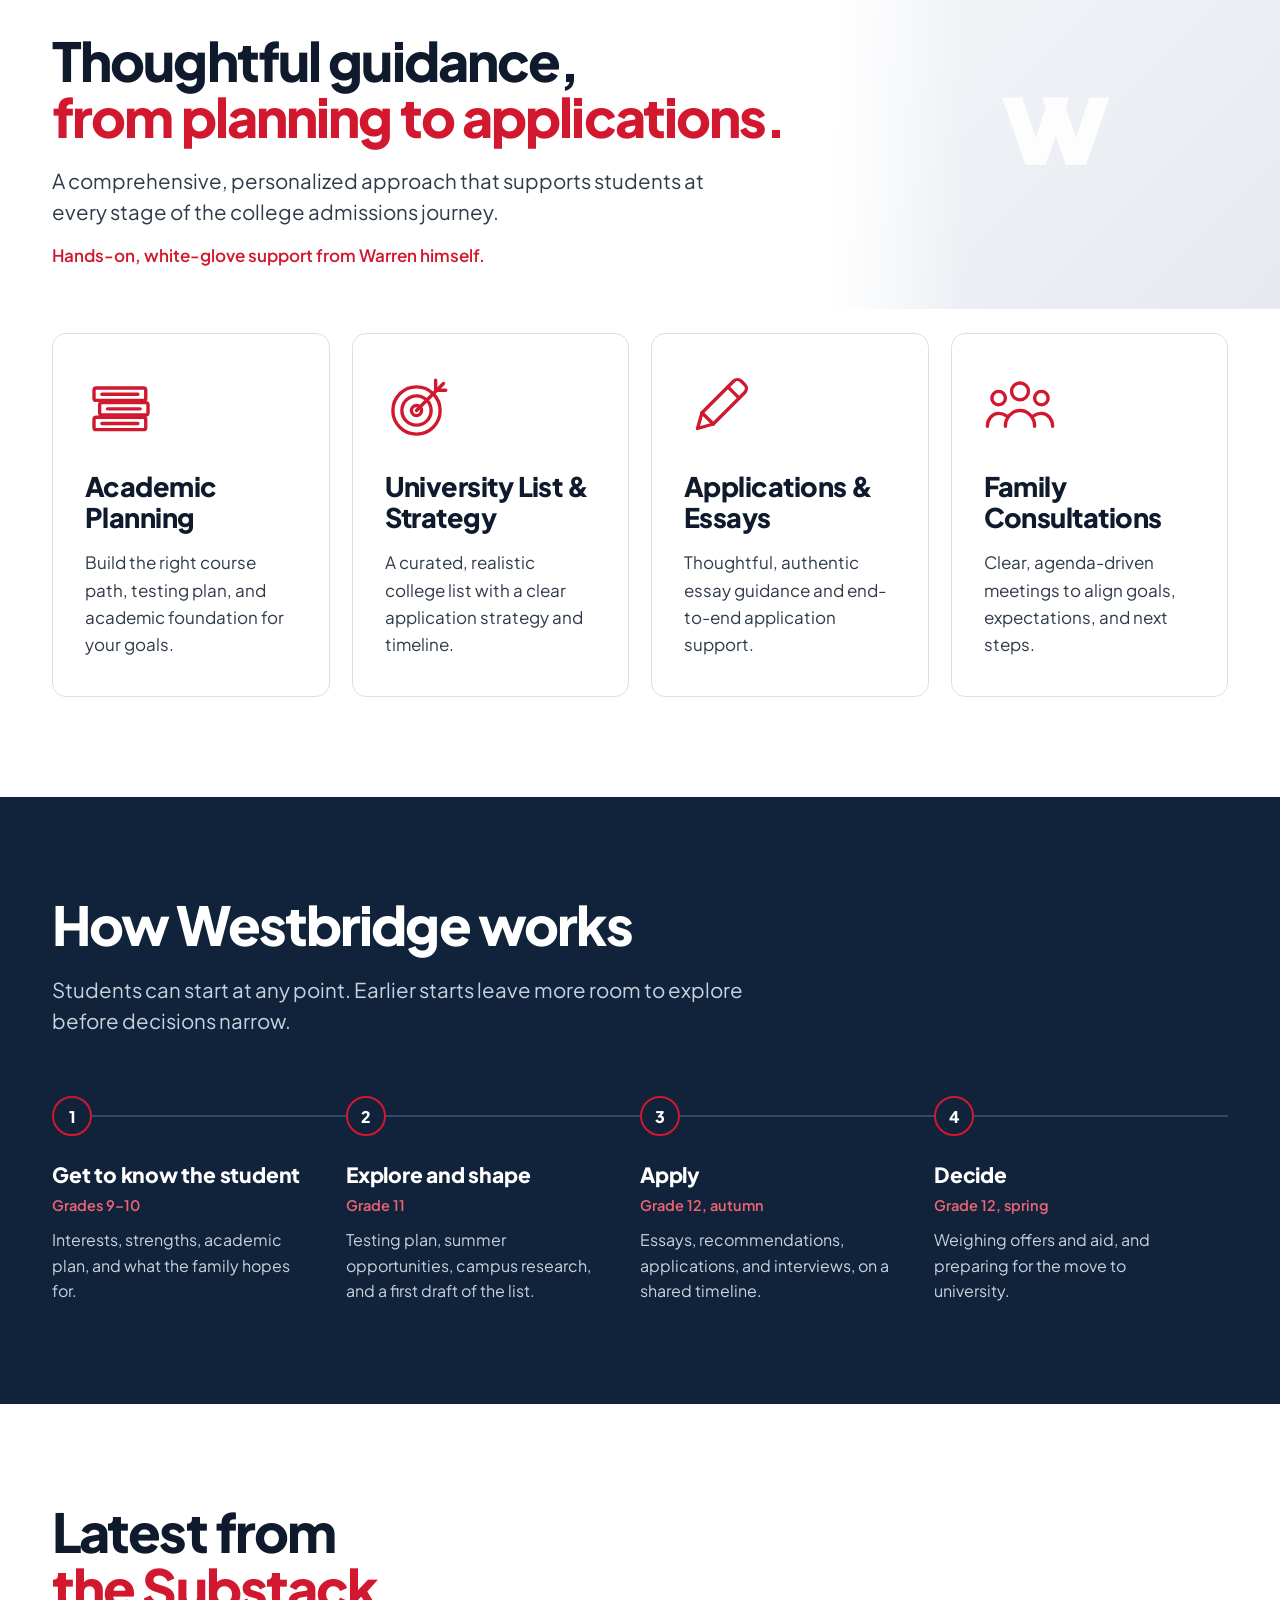
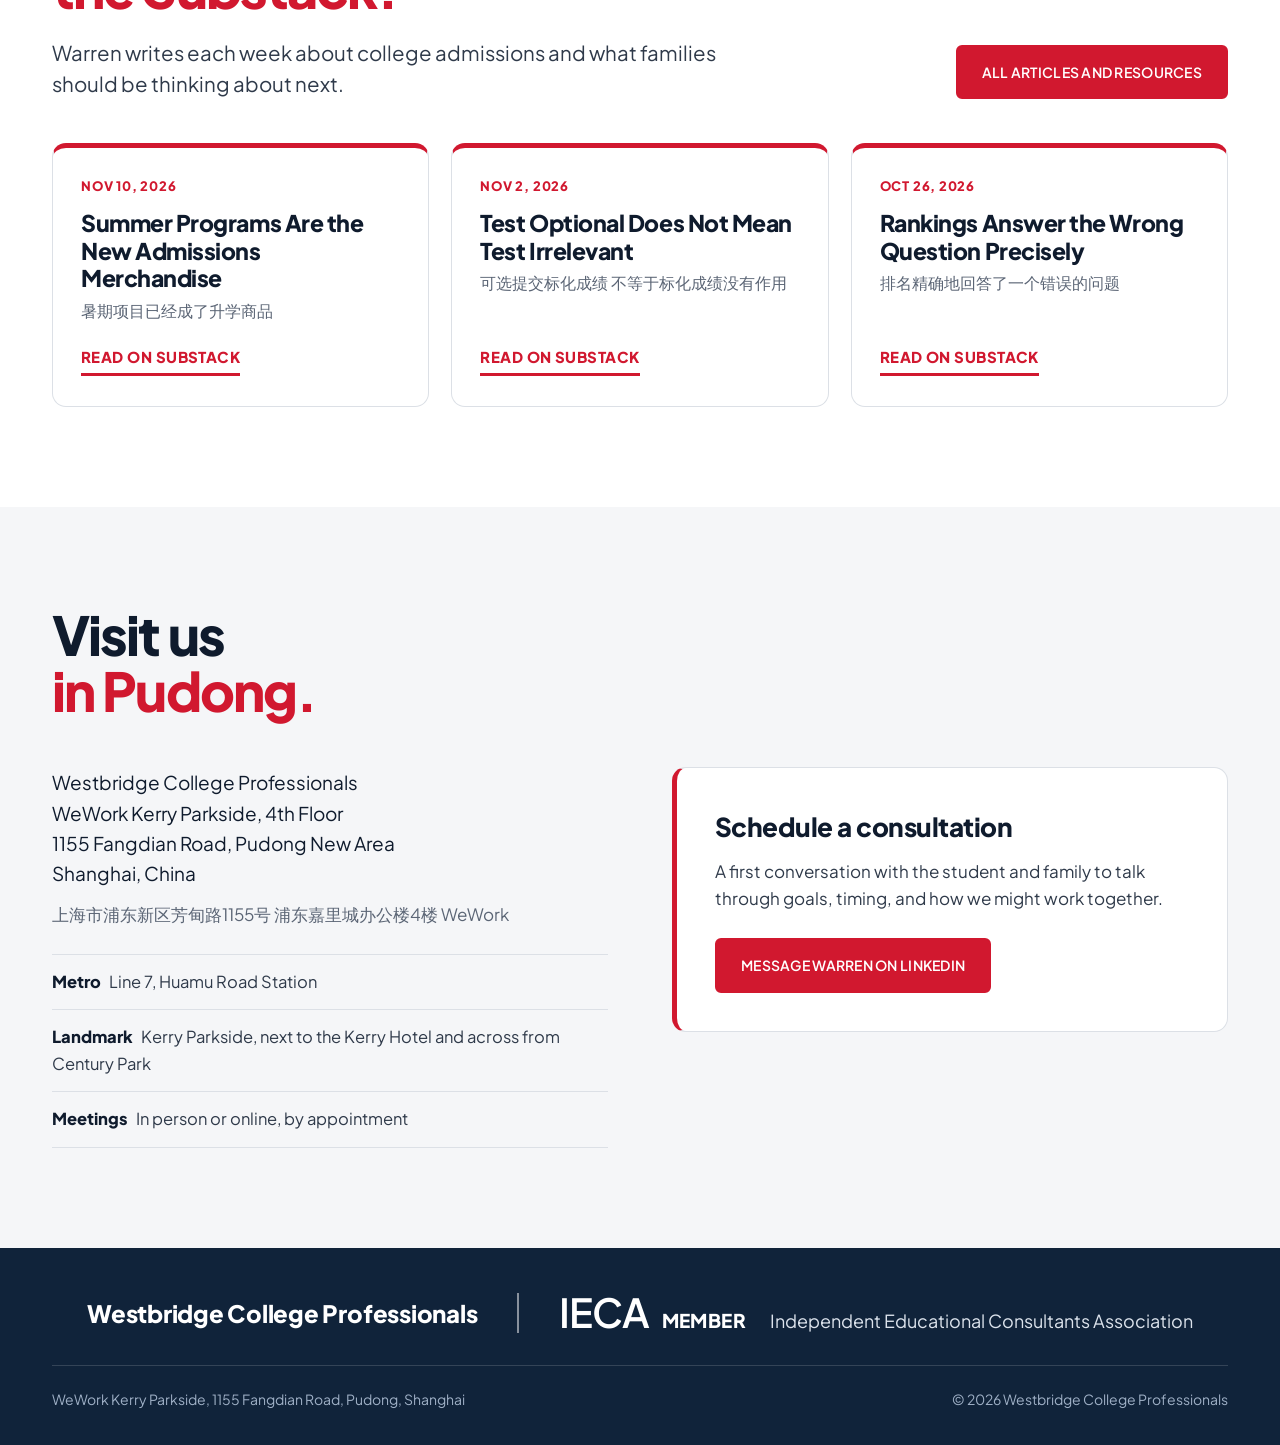
==== commit bec60ddd: "Fix dropdown showing permanently on wide screens The top-menu flex rule (.nav ul) also matched the d" ====
--- a/index.html
+++ b/index.html
@@ -12,7 +12,7 @@
 <meta property="og:image" content="https://westbridge.agency/assets/img/warren.jpg">
 <link rel="icon" href="/assets/favicon.svg" type="image/svg+xml">
 <link rel="preload" href="/assets/fonts/pjs-800.woff2" as="font" type="font/woff2" crossorigin>
-<link rel="stylesheet" href="/assets/site.css?v=beebe16f">
+<link rel="stylesheet" href="/assets/site.css?v=491b01d1">
 <script src="/assets/i18n-zh.js?v=b95c4b94" defer></script>
 <script src="/assets/site.js?v=145a90b2" defer></script>
 </head>
--- a/assets/site.css
+++ b/assets/site.css
@@ -68,7 +68,8 @@
 .brand .word{display:block;font-size:27px;font-weight:800;letter-spacing:-.03em;color:var(--ink);line-height:1}
 .brand .sub{display:block;font-size:10.5px;font-weight:600;letter-spacing:.24em;color:var(--ink);margin-top:5px}
 .nav{margin-left:auto}
-.nav ul{display:flex;gap:22px;list-style:none}
+.nav > ul{display:flex;gap:22px;list-style:none}
+.dd{display:none}
 .nav a{text-decoration:none;font-size:13px;font-weight:800;letter-spacing:.03em;text-transform:uppercase;color:var(--ink);padding:8px 0;border-bottom:3px solid transparent;white-space:nowrap}
 .nav a:hover{color:var(--red)}
 .nav a[aria-current]{border-bottom-color:var(--red)}
@@ -85,15 +86,15 @@
   .menu-btn{display:inline-block}
   .nav{position:absolute;left:0;right:0;top:84px;background:#fff;border-bottom:1px solid var(--line);box-shadow:0 18px 30px rgba(16,35,58,.08);display:none}
   .nav.open{display:block}
-  .nav ul{flex-direction:column;gap:0;padding:8px 24px 22px;max-width:1440px;margin:0 auto}
+  .nav > ul{flex-direction:column;gap:0;padding:8px 24px 22px;max-width:1440px;margin:0 auto}
   .nav li{border-bottom:1px solid var(--line)}
   .nav a{display:block;padding:15px 0;font-size:15px;border-bottom:0}
   .nav a[aria-current]{color:var(--red)}
   .nav .has-dd{flex-wrap:wrap;gap:0}
   .nav .has-dd>a{flex:1}
   .nav .dd-toggle{padding:15px 10px}
-  .nav ul .dd{position:static;display:none;box-shadow:none;border:0;border-left:3px solid var(--line);border-radius:0;padding:0 0 10px 14px;min-width:0;width:100%}
-  .nav ul .has-dd.open .dd{display:block}
+  .nav ul li.has-dd .dd{position:static;display:none;box-shadow:none;border:0;border-left:3px solid var(--line);border-radius:0;padding:0 0 10px 14px;min-width:0;width:100%}
+  .nav ul li.has-dd.open .dd{display:block}
   .nav .new-pill{margin-top:14px}
   .nav .menu-cta{border:0;padding-top:16px}
   .nav .menu-cta a{color:#fff;text-align:center;display:flex}
@@ -110,8 +111,8 @@
 .has-dd.open .dd-toggle svg{transform:rotate(180deg)}
 .new-pill{font-size:9px;font-weight:800;letter-spacing:.08em;color:#fff;background:var(--red);border-radius:99px;padding:2.5px 7px;align-self:flex-start;margin:4px 0 0 2px;flex:none;line-height:1.3}
 html[lang^="zh"] .new-pill{font-size:11px;letter-spacing:.04em;padding:2px 7px}
-.dd{list-style:none;position:absolute;top:100%;left:-18px;min-width:230px;background:#fff;border:1.5px solid var(--line);border-radius:10px;box-shadow:0 20px 40px rgba(16,35,58,.14);padding:8px;display:none;z-index:60}
-.has-dd.open .dd{display:block}
+.nav ul .dd{list-style:none;display:none;position:absolute;top:100%;left:-18px;min-width:230px;background:#fff;border:1.5px solid var(--line);border-radius:10px;box-shadow:0 20px 40px rgba(16,35,58,.14);padding:8px;display:none;z-index:60}
+.nav ul .has-dd.open .dd{display:block}
 .dd li{border:0}
 .dd a{display:flex;align-items:center;gap:8px;padding:11px 14px;border-radius:7px;font-size:14px;text-transform:none;letter-spacing:.01em;border-bottom:0}
 .dd a:hover{background:var(--soft);color:var(--red)}
